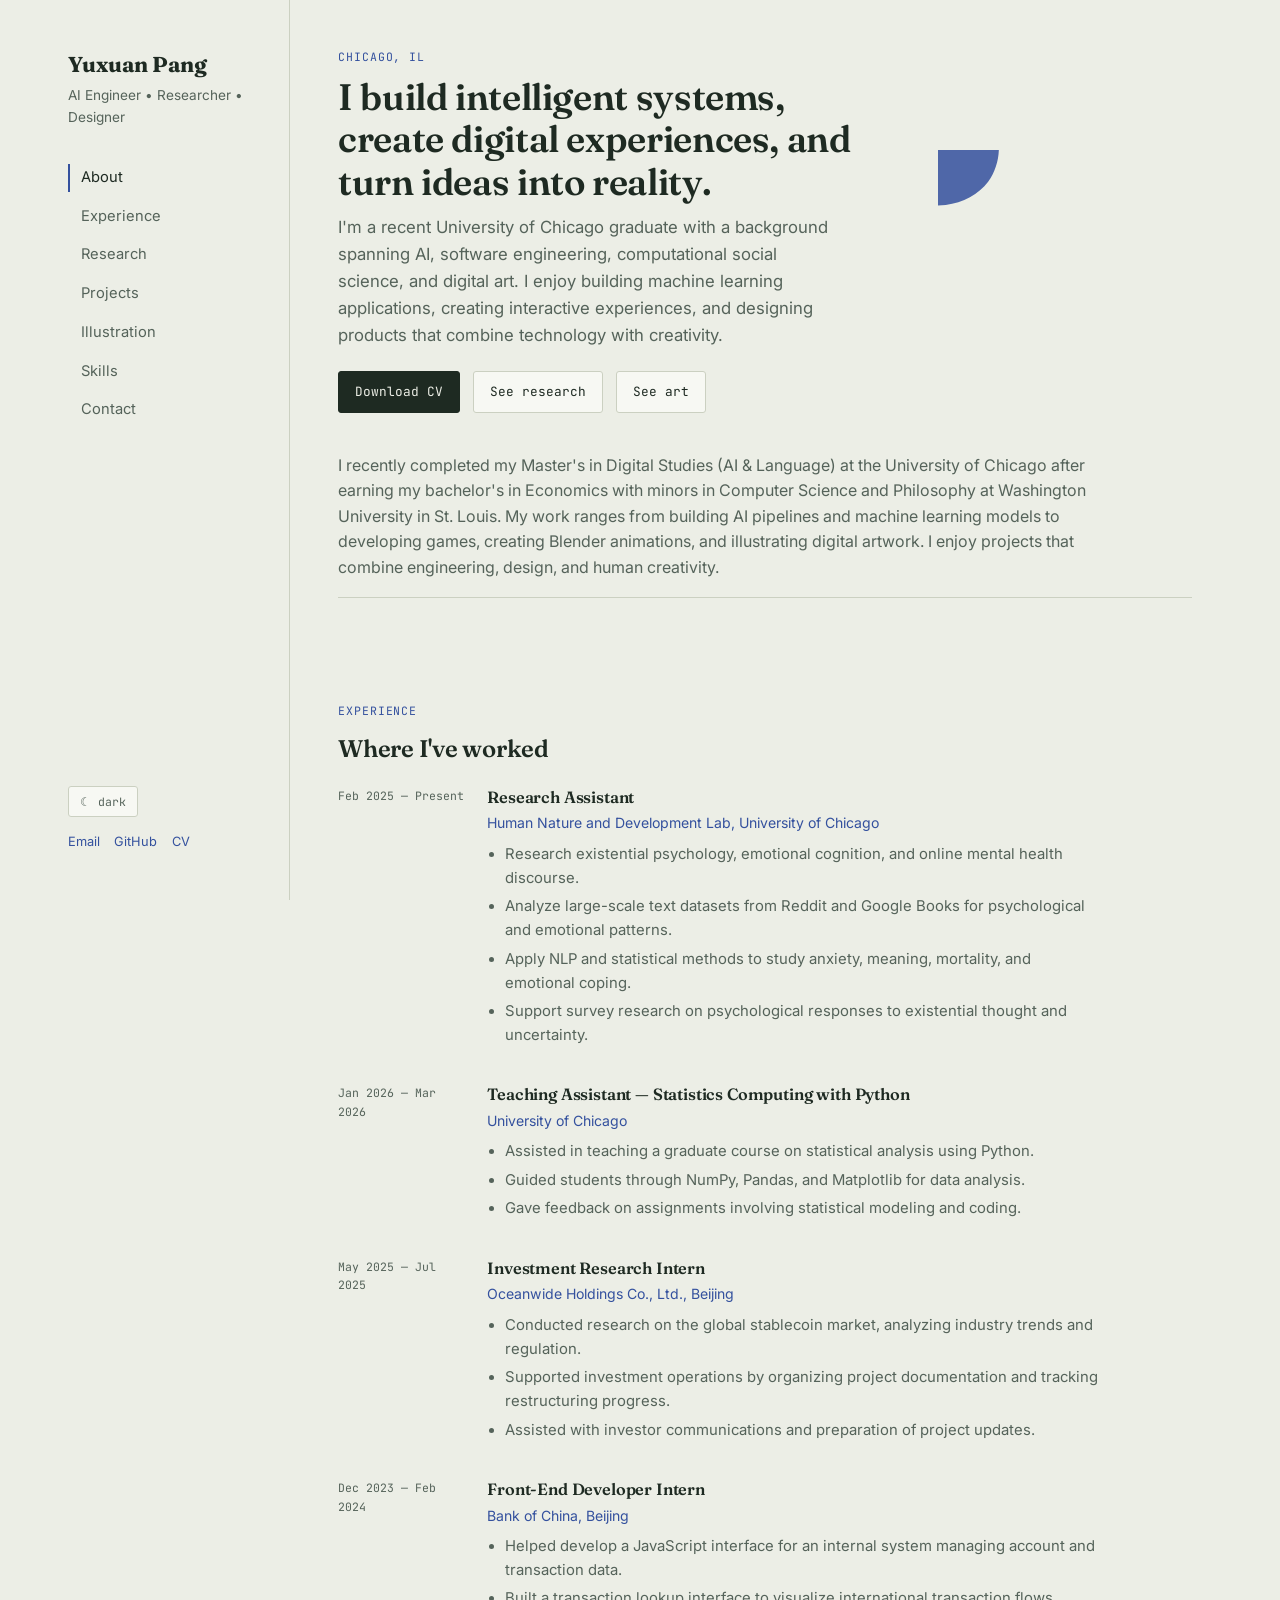
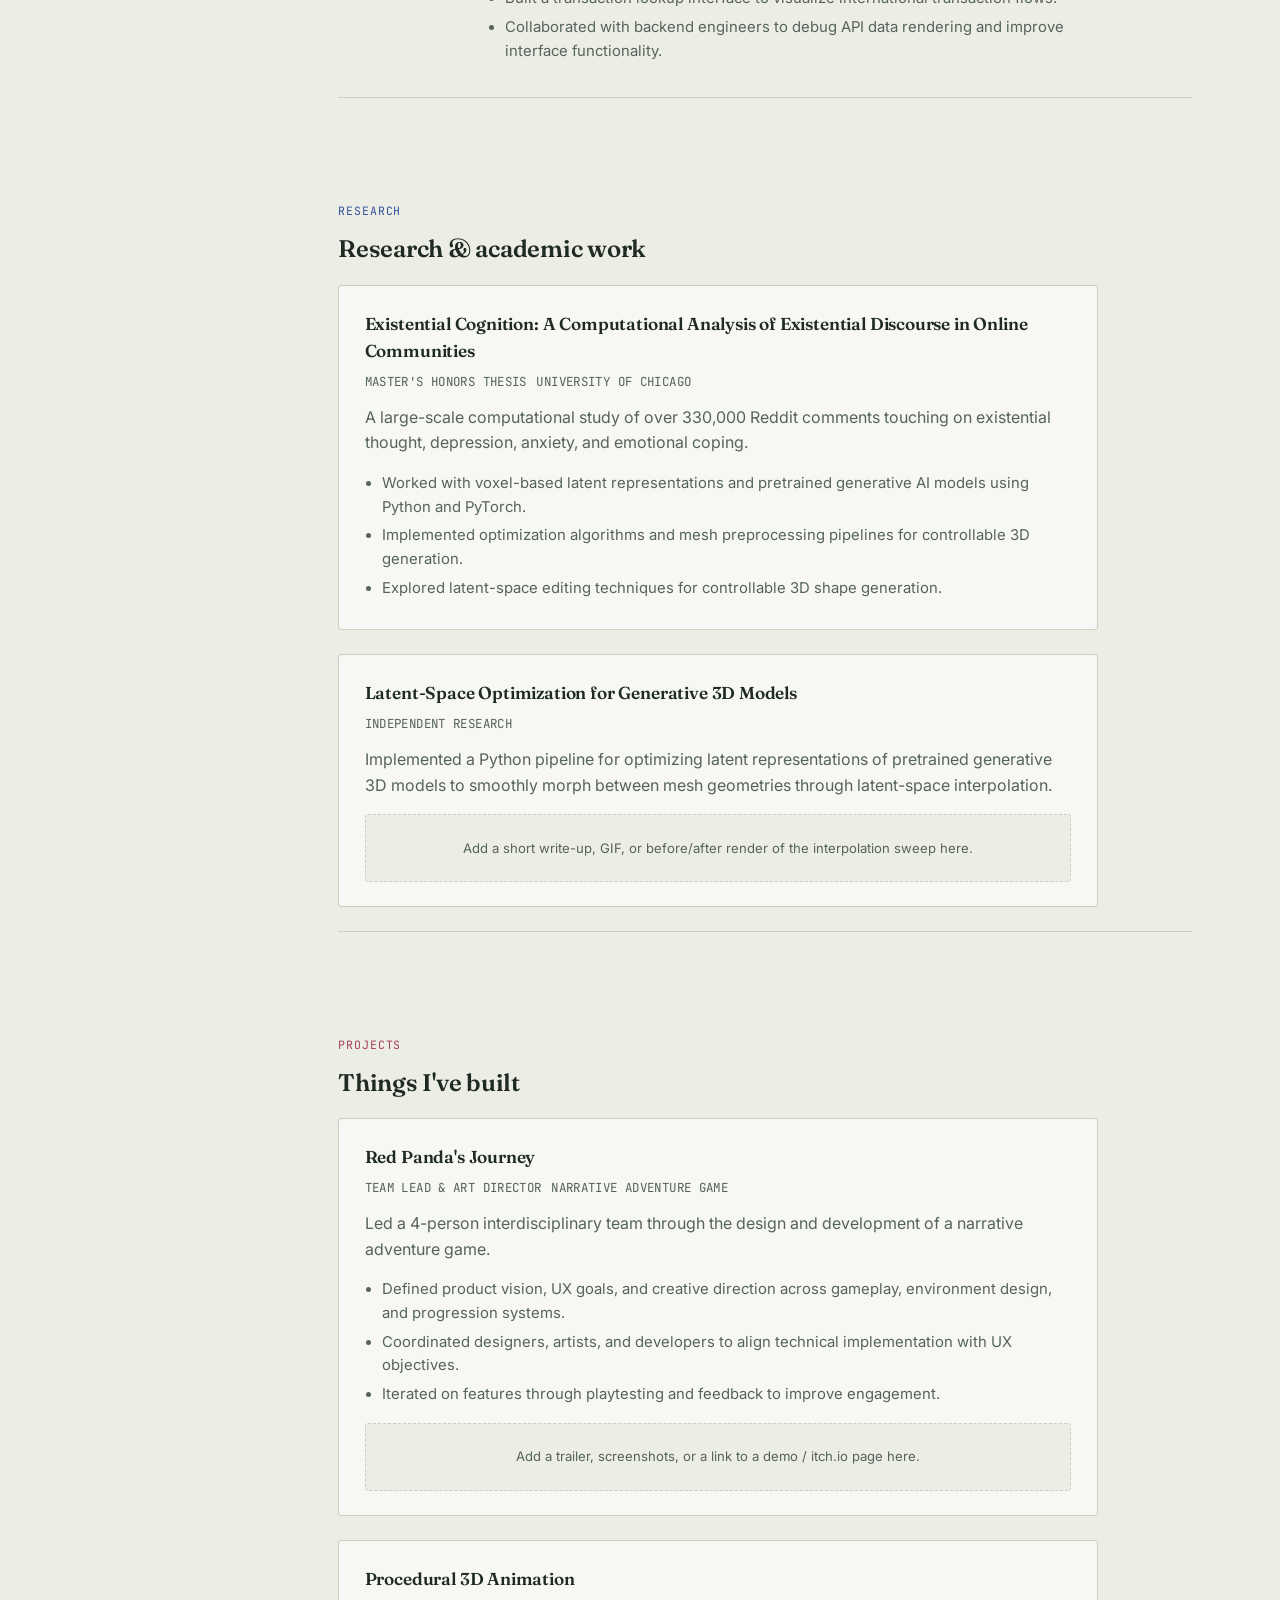
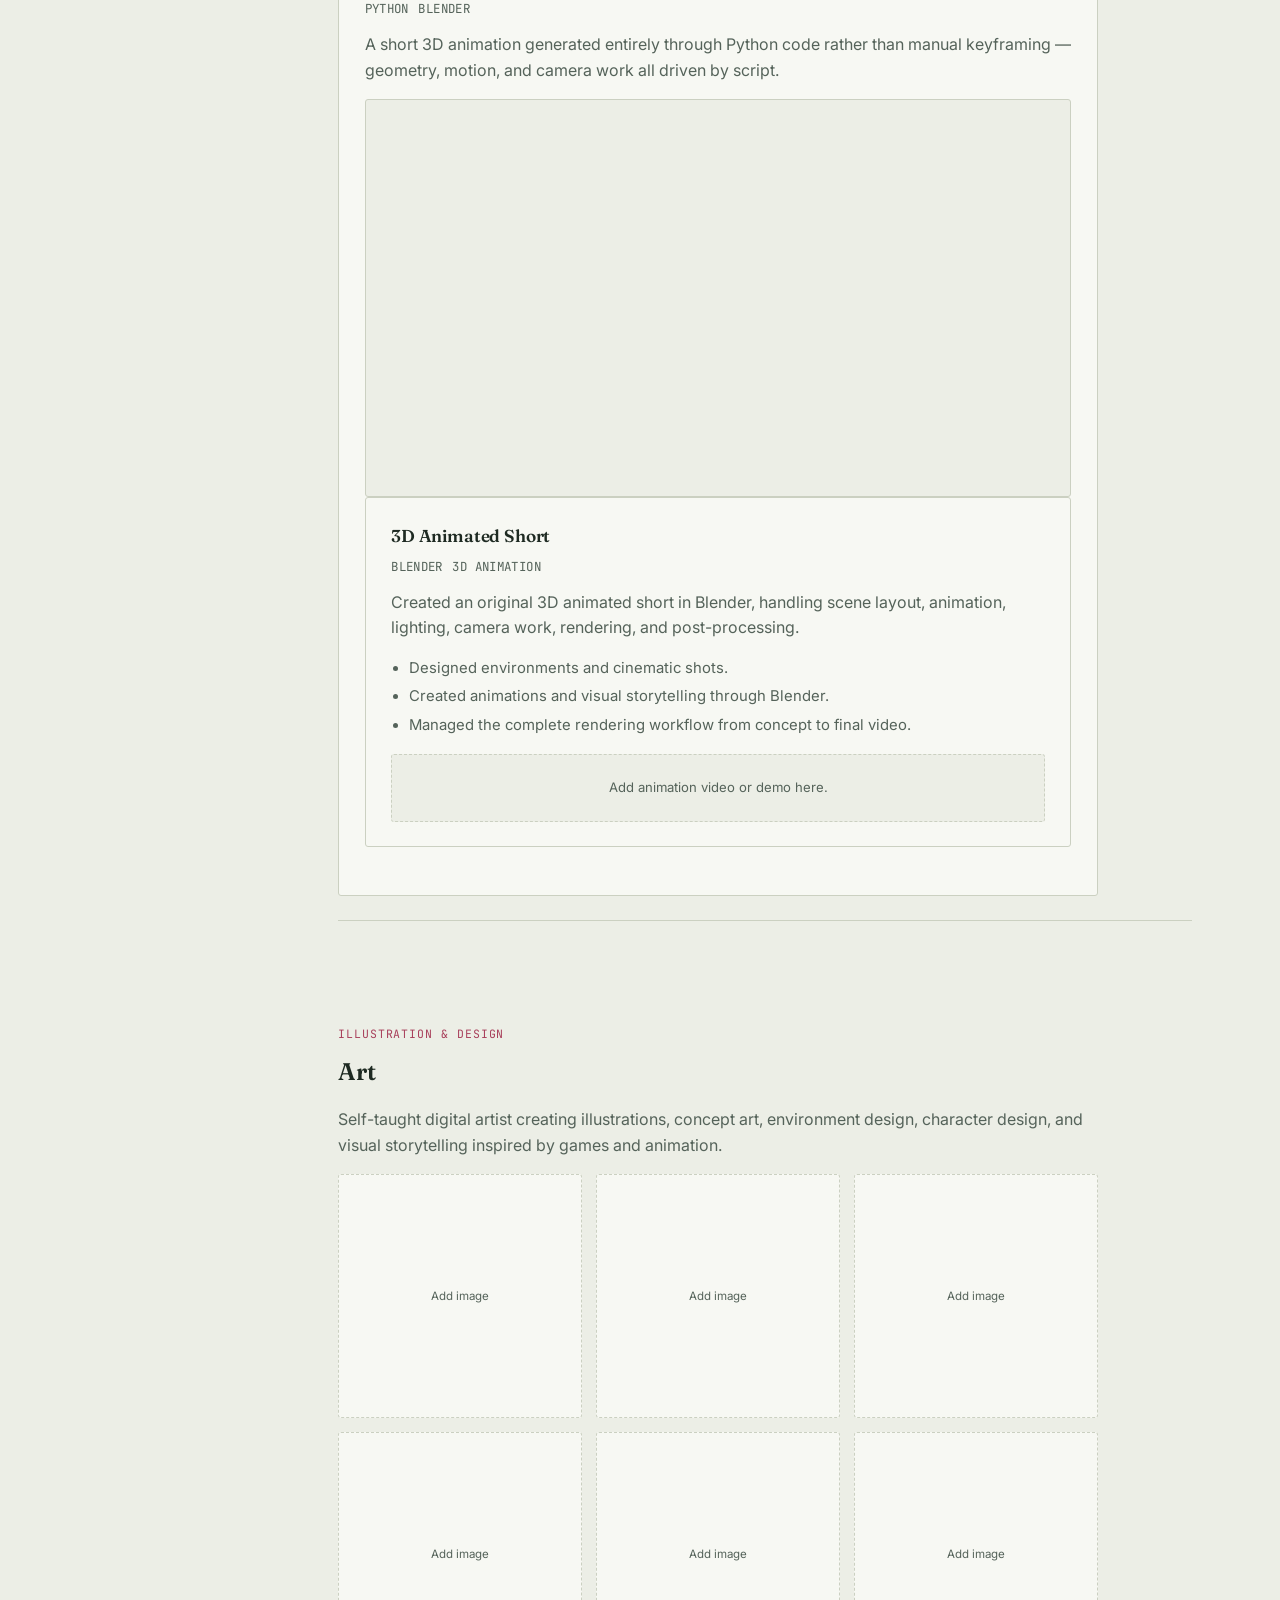
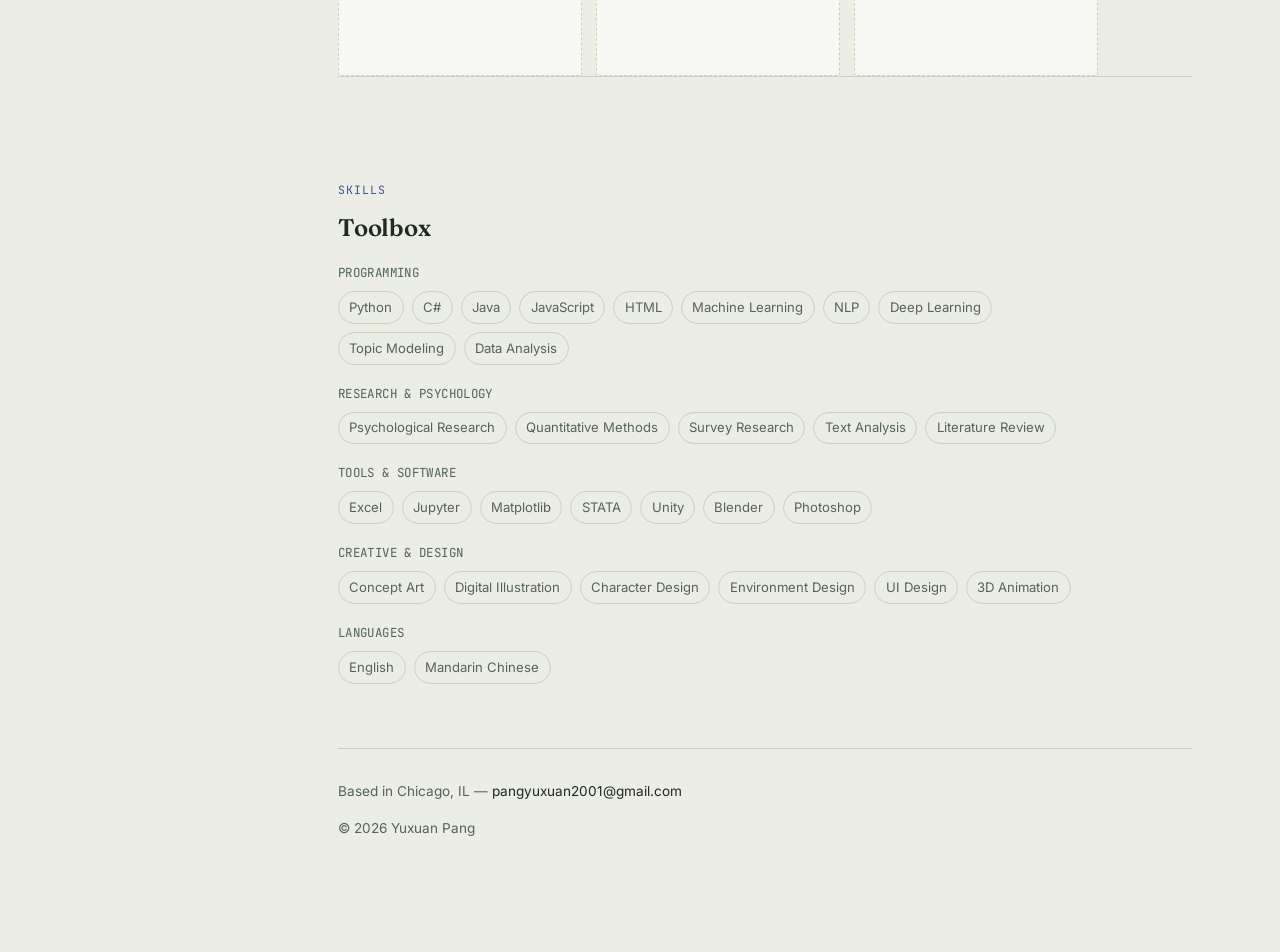
==== index.html @ 0842c8c3 "youtub" ====
<!doctype html>
<html lang="en" data-theme="light">
  <head>
    <meta charset="UTF-8" />
    <meta name="viewport" content="width=device-width, initial-scale=1.0" />
    <title>Yuxuan Pang</title>
    <meta
      name="description"
      content="Yuxuan Pang — computational social science researcher, developer, and self-taught artist."
    />
    <link rel="stylesheet" href="css/style.css" />
  </head>
  <body>
    <div class="shell">
      <aside class="sidebar">
        <div class="sidebar-top">
          <div>
            <div class="name">Yuxuan Pang</div>
            <div class="role">
              AI Engineer &bull; Researcher &bull; Designer
            </div>
          </div>
          <nav>
            <a href="#about">About</a>
            <a href="#experience">Experience</a>
            <a href="#research">Research</a>
            <a href="#projects">Projects</a>
            <a href="#illustration">Illustration</a>
            <a href="#skills">Skills</a>
            <a href="#contact">Contact</a>
          </nav>
        </div>
        <div class="sidebar-bottom">
          <button
            class="theme-toggle"
            id="theme-toggle"
            aria-label="Toggle color theme"
          >
            ☾ dark
          </button>
          <div class="socials">
            <a href="mailto:pangyuxuan2001@gmail.com">Email</a>
            <a href="#" id="github-link">GitHub</a>
            <a href="cv/Yuxuan_Pang_CV.pdf">CV</a>
          </div>
        </div>
      </aside>

      <main>
        <!-- ABOUT / HERO -->
        <section id="about">
          <div class="hero">
            <div class="hero-text">
              <span class="eyebrow">Chicago, IL</span>
              <h1>
                I build intelligent systems, create digital experiences, and
                turn ideas into reality.
              </h1>
              <p class="lede">
                I'm a recent University of Chicago graduate with a background
                spanning AI, software engineering, computational social science,
                and digital art. I enjoy building machine learning applications,
                creating interactive experiences, and designing products that
                combine technology with creativity.
              </p>
              <div class="hero-cta">
                <a class="btn primary" href="cv/Yuxuan_Pang_CV.pdf"
                  >Download CV</a
                >
                <a class="btn" href="#research">See research</a>
                <a class="btn" href="#illustration">See art</a>
              </div>
            </div>
            <div class="morph-wrap" aria-hidden="true">
              <svg viewBox="0 0 200 200">
                <path fill="var(--accent-research)" opacity="0.85">
                  <animate
                    attributeName="d"
                    dur="10s"
                    repeatCount="indefinite"
                    values="
                  M45,-58C59,-49,70,-34,74,-17C78,0,75,20,64,35C53,50,34,60,13,64C-8,68,-30,66,-46,54C-62,42,-72,20,-72,-2C-72,-24,-62,-46,-45,-58C-28,-70,-14,-72,2,-74C18,-76,31,-67,45,-58Z;
                  M52,-62C66,-51,74,-33,76,-14C78,5,74,26,62,42C50,58,30,69,8,71C-14,73,-38,66,-53,51C-68,36,-74,13,-71,-9C-68,-31,-56,-52,-38,-63C-20,-74,-4,-75,13,-74C30,-73,38,-73,52,-62Z;
                  M45,-58C59,-49,70,-34,74,-17C78,0,75,20,64,35C53,50,34,60,13,64C-8,68,-30,66,-46,54C-62,42,-72,20,-72,-2C-72,-24,-62,-46,-45,-58C-28,-70,-14,-72,2,-74C18,-76,31,-67,45,-58Z
                "
                  />
                </path>
              </svg>
            </div>
          </div>
          <p>
            I recently completed my Master's in Digital Studies (AI &amp;
            Language) at the University of Chicago after earning my bachelor's
            in Economics with minors in Computer Science and Philosophy at
            Washington University in St. Louis. My work ranges from building AI
            pipelines and machine learning models to developing games, creating
            Blender animations, and illustrating digital artwork. I enjoy
            projects that combine engineering, design, and human creativity.
          </p>
        </section>

        <hr class="divider" />

        <!-- EXPERIENCE -->
        <section id="experience">
          <span class="eyebrow">Experience</span>
          <h2>Where I've worked</h2>

          <div class="timeline-item">
            <div class="when">Feb 2025 — Present</div>
            <div>
              <h3>Research Assistant</h3>
              <span class="org"
                >Human Nature and Development Lab, University of Chicago</span
              >
              <ul>
                <li>
                  Research existential psychology, emotional cognition, and
                  online mental health discourse.
                </li>
                <li>
                  Analyze large-scale text datasets from Reddit and Google Books
                  for psychological and emotional patterns.
                </li>
                <li>
                  Apply NLP and statistical methods to study anxiety, meaning,
                  mortality, and emotional coping.
                </li>
                <li>
                  Support survey research on psychological responses to
                  existential thought and uncertainty.
                </li>
              </ul>
            </div>
          </div>

          <div class="timeline-item">
            <div class="when">Jan 2026 — Mar 2026</div>
            <div>
              <h3>Teaching Assistant — Statistics Computing with Python</h3>
              <span class="org">University of Chicago</span>
              <ul>
                <li>
                  Assisted in teaching a graduate course on statistical analysis
                  using Python.
                </li>
                <li>
                  Guided students through NumPy, Pandas, and Matplotlib for data
                  analysis.
                </li>
                <li>
                  Gave feedback on assignments involving statistical modeling
                  and coding.
                </li>
              </ul>
            </div>
          </div>

          <div class="timeline-item">
            <div class="when">May 2025 — Jul 2025</div>
            <div>
              <h3>Investment Research Intern</h3>
              <span class="org">Oceanwide Holdings Co., Ltd., Beijing</span>
              <ul>
                <li>
                  Conducted research on the global stablecoin market, analyzing
                  industry trends and regulation.
                </li>
                <li>
                  Supported investment operations by organizing project
                  documentation and tracking restructuring progress.
                </li>
                <li>
                  Assisted with investor communications and preparation of
                  project updates.
                </li>
              </ul>
            </div>
          </div>

          <div class="timeline-item">
            <div class="when">Dec 2023 — Feb 2024</div>
            <div>
              <h3>Front-End Developer Intern</h3>
              <span class="org">Bank of China, Beijing</span>
              <ul>
                <li>
                  Helped develop a JavaScript interface for an internal system
                  managing account and transaction data.
                </li>
                <li>
                  Built a transaction lookup interface to visualize
                  international transaction flows.
                </li>
                <li>
                  Collaborated with backend engineers to debug API data
                  rendering and improve interface functionality.
                </li>
              </ul>
            </div>
          </div>
        </section>

        <hr class="divider" />

        <!-- RESEARCH -->
        <section id="research">
          <span class="eyebrow">Research</span>
          <h2>Research &amp; academic work</h2>

          <div class="card">
            <h3>
              Existential Cognition: A Computational Analysis of Existential
              Discourse in Online Communities
            </h3>
            <div class="tag-row">
              <span class="mono">Master's Honors Thesis</span
              ><span class="mono">University of Chicago</span>
            </div>
            <p>
              A large-scale computational study of over 330,000 Reddit comments
              touching on existential thought, depression, anxiety, and
              emotional coping.
            </p>
            <ul>
              <li>
                Worked with voxel-based latent representations and pretrained
                generative AI models using Python and PyTorch.
              </li>
              <li>
                Implemented optimization algorithms and mesh preprocessing
                pipelines for controllable 3D generation.
              </li>
              <li>
                Explored latent-space editing techniques for controllable 3D
                shape generation.
              </li>
            </ul>
          </div>

          <div class="card">
            <h3>Latent-Space Optimization for Generative 3D Models</h3>
            <div class="tag-row">
              <span class="mono">Independent research</span>
            </div>
            <p>
              Implemented a Python pipeline for optimizing latent
              representations of pretrained generative 3D models to smoothly
              morph between mesh geometries through latent-space interpolation.
            </p>
            <div class="media-slot">
              Add a short write-up, GIF, or before/after render of the
              interpolation sweep here.
            </div>
          </div>
        </section>

        <hr class="divider" />

        <!-- PROJECTS -->
        <section id="projects">
          <span class="eyebrow">Projects</span>
          <h2>Things I've built</h2>

          <div class="card">
            <h3>Red Panda's Journey</h3>
            <div class="tag-row">
              <span class="mono">Team Lead &amp; Art Director</span
              ><span class="mono">Narrative adventure game</span>
            </div>
            <p>
              Led a 4-person interdisciplinary team through the design and
              development of a narrative adventure game.
            </p>
            <ul>
              <li>
                Defined product vision, UX goals, and creative direction across
                gameplay, environment design, and progression systems.
              </li>
              <li>
                Coordinated designers, artists, and developers to align
                technical implementation with UX objectives.
              </li>
              <li>
                Iterated on features through playtesting and feedback to improve
                engagement.
              </li>
            </ul>
            <div class="media-slot">
              Add a trailer, screenshots, or a link to a demo / itch.io page
              here.
            </div>
          </div>

          <div class="card">
            <h3>Procedural 3D Animation</h3>
            <div class="tag-row">
              <span class="mono">Python</span><span class="mono">Blender</span>
            </div>
            <p>
              A short 3D animation generated entirely through Python code rather
              than manual keyframing — geometry, motion, and camera work all
              driven by script.
            </p>
            <div class="media-slot" style="padding:0; border-style:solid; aspect-ratio:16/9; overflow:hidden;">
              <iframe width="100%" height="100%" src="https://www.youtube.com/embed/QjbVH9WRxBE"
                title="Procedural 3D Animation" frameborder="0" allowfullscreen></iframe>
              </div>

          <div class="card">
            <h3>3D Animated Short</h3>
            <div class="tag-row">
              <span class="mono">Blender</span
              ><span class="mono">3D Animation</span>
            </div>
            <p>
              Created an original 3D animated short in Blender, handling scene
              layout, animation, lighting, camera work, rendering, and
              post-processing.
            </p>
            <ul>
              <li>Designed environments and cinematic shots.</li>
              <li>
                Created animations and visual storytelling through Blender.
              </li>
              <li>
                Managed the complete rendering workflow from concept to final
                video.
              </li>
            </ul>
            <div class="media-slot">Add animation video or demo here.</div>
          </div>
        </section>

        <hr class="divider" />

        <!-- ILLUSTRATION -->
        <section id="illustration">
          <span class="eyebrow">Illustration &amp; design</span>
          <h2>Art</h2>
          <p>
            Self-taught digital artist creating illustrations, concept art,
            environment design, character design, and visual storytelling
            inspired by games and animation.
          </p>
          <div class="gallery">
            <div class="gallery-tile">Add image</div>
            <div class="gallery-tile">Add image</div>
            <div class="gallery-tile">Add image</div>
            <div class="gallery-tile">Add image</div>
            <div class="gallery-tile">Add image</div>
            <div class="gallery-tile">Add image</div>
          </div>
        </section>

        <hr class="divider" />

        <!-- SKILLS -->
        <section id="skills">
          <span class="eyebrow">Skills</span>
          <h2>Toolbox</h2>

          <div class="skill-group">
            <span class="mono">Programming</span>
            <div class="tag-list">
              <span>Python</span><span>C#</span><span>Java</span
              ><span>JavaScript</span><span>HTML</span>
              <span>Machine Learning</span><span>NLP</span
              ><span>Deep Learning</span><span>Topic Modeling</span>
              <span>Data Analysis</span>
            </div>
          </div>

          <div class="skill-group">
            <span class="mono">Research &amp; psychology</span>
            <div class="tag-list">
              <span>Psychological Research</span
              ><span>Quantitative Methods</span><span>Survey Research</span>
              <span>Text Analysis</span><span>Literature Review</span>
            </div>
          </div>

          <div class="skill-group">
            <span class="mono">Tools &amp; software</span>
            <div class="tag-list">
              <span>Excel</span><span>Jupyter</span><span>Matplotlib</span
              ><span>STATA</span><span>Unity</span> <span>Blender</span
              ><span>Photoshop</span>
            </div>
          </div>

          <div class="skill-group">
            <span class="mono">Creative &amp; design</span>
            <div class="tag-list">
              <span>Concept Art</span><span>Digital Illustration</span
              ><span>Character Design</span><span>Environment Design</span
              ><span>UI Design</span><span>3D Animation</span>
            </div>
          </div>

          <div class="skill-group">
            <span class="mono">Languages</span>
            <div class="tag-list">
              <span>English</span><span>Mandarin Chinese</span>
            </div>
          </div>
        </section>

        <footer class="contact" id="contact">
          <p>
            Based in Chicago, IL —
            <a href="mailto:pangyuxuan2001@gmail.com"
              >pangyuxuan2001@gmail.com</a
            >
          </p>
          <p>&copy; <span id="year"></span> Yuxuan Pang</p>
        </footer>
      </main>
    </div>

    <script src="js/main.js"></script>
  </body>
</html>
---- css/style.css ----
/* =========================================================
   Yuxuan Pang — personal site
   Design: stone/paper palette, indigo (research) + raspberry
   (creative) dual accent, Fraunces display / Inter body / 
   JetBrains Mono utility.
   ========================================================= */

@import url('https://fonts.googleapis.com/css2?family=Fraunces:opsz,wght@9..144,400;9..144,500;9..144,600;9..144,700&family=Inter:wght@400;500;600&family=JetBrains+Mono:wght@400;500&display=swap');

:root {
  --bg: #ECEEE6;
  --paper: #F7F8F3;
  --line: #CBD0C1;
  --ink: #1E2A22;
  --ink-soft: #55635a;
  --accent-research: #34519E;
  --accent-creative: #A83F5B;
  --radius: 3px;
  --sidebar-w: 250px;
  --maxw: 760px;
}

[data-theme="dark"] {
  --bg: #14181f;
  --paper: #1a1f26;
  --line: #2c3239;
  --ink: #e9ebe3;
  --ink-soft: #a3ab9f;
  --accent-research: #7C97DE;
  --accent-creative: #E68CA3;
}

* { box-sizing: border-box; }

html { scroll-behavior: smooth; }

body {
  margin: 0;
  background: var(--bg);
  color: var(--ink);
  font-family: 'Inter', -apple-system, BlinkMacSystemFont, sans-serif;
  font-size: 16px;
  line-height: 1.6;
  -webkit-font-smoothing: antialiased;
}

h1, h2, h3 {
  font-family: 'Fraunces', Georgia, serif;
  font-weight: 600;
  letter-spacing: -0.01em;
  color: var(--ink);
  margin: 0 0 0.4em;
}

a { color: var(--accent-research); text-decoration: none; }
a:hover { text-decoration: underline; }
a:focus-visible, button:focus-visible { outline: 2px solid var(--accent-research); outline-offset: 2px; }

.mono {
  font-family: 'JetBrains Mono', monospace;
  font-size: 0.78rem;
  letter-spacing: 0.03em;
  text-transform: uppercase;
  color: var(--ink-soft);
}

/* ---------- layout shell ---------- */
.shell {
  display: flex;
  min-height: 100vh;
  max-width: 1200px;
  margin: 0 auto;
}

.sidebar {
  width: var(--sidebar-w);
  flex-shrink: 0;
  padding: 3rem 1.75rem;
  position: sticky;
  top: 0;
  height: 100vh;
  display: flex;
  flex-direction: column;
  justify-content: space-between;
  border-right: 1px solid var(--line);
}

.sidebar-top .name {
  font-family: 'Fraunces', serif;
  font-size: 1.35rem;
  font-weight: 700;
  margin-bottom: 0.15rem;
}

.sidebar-top .role {
  font-size: 0.85rem;
  color: var(--ink-soft);
  margin-bottom: 2.2rem;
}

.sidebar nav {
  display: flex;
  flex-direction: column;
  gap: 0.65rem;
}

.sidebar nav a {
  color: var(--ink-soft);
  font-size: 0.92rem;
  padding: 0.15rem 0;
  border-left: 2px solid transparent;
  padding-left: 0.7rem;
  transition: color .15s, border-color .15s;
}

.sidebar nav a:hover,
.sidebar nav a.active {
  color: var(--ink);
  border-left-color: var(--accent-research);
  text-decoration: none;
}

.sidebar-bottom {
  display: flex;
  flex-direction: column;
  gap: 0.9rem;
}

.theme-toggle {
  background: var(--paper);
  border: 1px solid var(--line);
  color: var(--ink-soft);
  font-family: 'JetBrains Mono', monospace;
  font-size: 0.72rem;
  padding: 0.45rem 0.7rem;
  border-radius: var(--radius);
  cursor: pointer;
  width: fit-content;
}
.theme-toggle:hover { color: var(--ink); border-color: var(--ink-soft); }

.socials { display: flex; gap: 0.9rem; font-size: 0.8rem; }

/* ---------- main content ---------- */
main {
  flex: 1;
  min-width: 0;
  padding: 3rem 3rem 6rem;
}

section {
  max-width: var(--maxw);
  padding-top: 3.5rem;
  scroll-margin-top: 2rem;
}
section:first-of-type { padding-top: 0; }

.eyebrow {
  font-family: 'JetBrains Mono', monospace;
  font-size: 0.72rem;
  letter-spacing: 0.08em;
  text-transform: uppercase;
  color: var(--accent-research);
  margin-bottom: 0.6rem;
  display: block;
}
section#illustration .eyebrow,
section#projects .eyebrow { color: var(--accent-creative); }

h2 { font-size: 1.5rem; margin-bottom: 1rem; }

p { color: var(--ink-soft); margin: 0 0 1rem; }

hr.divider {
  border: none;
  border-top: 1px solid var(--line);
  margin: 0 0 3rem;
}

/* ---------- hero ---------- */
.hero {
  display: flex;
  align-items: center;
  gap: 2.5rem;
  padding-bottom: 2.5rem;
}

.hero-text h1 {
  font-size: 2.3rem;
  line-height: 1.15;
  margin-bottom: 0.7rem;
}

.hero-text .lede { font-size: 1.05rem; max-width: 46ch; }

.hero-cta {
  display: flex;
  gap: 0.8rem;
  margin-top: 1.4rem;
  flex-wrap: wrap;
}

.btn {
  font-family: 'JetBrains Mono', monospace;
  font-size: 0.8rem;
  padding: 0.6rem 1rem;
  border-radius: var(--radius);
  border: 1px solid var(--line);
  color: var(--ink);
  background: var(--paper);
  transition: border-color .15s, transform .15s;
}
.btn:hover { border-color: var(--accent-research); text-decoration: none; transform: translateY(-1px); }
.btn.primary { background: var(--ink); color: var(--bg); border-color: var(--ink); }
.btn.primary:hover { background: var(--accent-research); border-color: var(--accent-research); }

.morph-wrap { flex-shrink: 0; width: 160px; height: 160px; }
.morph-wrap svg { width: 100%; height: 100%; }

/* ---------- timeline (experience) ---------- */
.timeline-item {
  display: grid;
  grid-template-columns: 130px 1fr;
  gap: 1.2rem;
  margin-bottom: 1.8rem;
}
.timeline-item .when {
  font-family: 'JetBrains Mono', monospace;
  font-size: 0.72rem;
  color: var(--ink-soft);
  padding-top: 0.2rem;
}
.timeline-item h3 { font-size: 1.02rem; margin-bottom: 0.15rem; }
.timeline-item .org { font-size: 0.88rem; color: var(--accent-research); margin-bottom: 0.5rem; display: block; }
.timeline-item ul { margin: 0; padding-left: 1.1rem; color: var(--ink-soft); font-size: 0.93rem; }
.timeline-item li { margin-bottom: 0.3rem; }

@media (max-width: 640px) {
  .timeline-item { grid-template-columns: 1fr; gap: 0.2rem; }
}

/* ---------- cards (research / projects) ---------- */
.card {
  background: var(--paper);
  border: 1px solid var(--line);
  border-radius: var(--radius);
  padding: 1.5rem 1.6rem;
  margin-bottom: 1.5rem;
}
.card h3 { font-size: 1.08rem; margin-bottom: 0.2rem; }
.card .tag-row { margin-bottom: 0.7rem; }
.card .tag-row .mono { margin-right: 0.6rem; }
.card ul { margin: 0.6rem 0 0; padding-left: 1.1rem; color: var(--ink-soft); font-size: 0.93rem; }
.card li { margin-bottom: 0.3rem; }
.card .media-slot {
  margin-top: 1rem;
  border: 1px dashed var(--line);
  border-radius: var(--radius);
  padding: 1.4rem;
  text-align: center;
  color: var(--ink-soft);
  font-size: 0.82rem;
  background: var(--bg);
}

/* ---------- illustration gallery ---------- */
.gallery {
  display: grid;
  grid-template-columns: repeat(3, 1fr);
  gap: 0.9rem;
}
.gallery-tile {
  aspect-ratio: 1;
  border: 1px dashed var(--line);
  border-radius: var(--radius);
  display: flex;
  align-items: center;
  justify-content: center;
  color: var(--ink-soft);
  font-size: 0.72rem;
  text-align: center;
  padding: 0.6rem;
  background: var(--paper);
}
@media (max-width: 640px) {
  .gallery { grid-template-columns: repeat(2, 1fr); }
}

/* ---------- skills ---------- */
.skill-group { margin-bottom: 1.2rem; }
.skill-group .mono { display: block; margin-bottom: 0.5rem; }
.tag-list { display: flex; flex-wrap: wrap; gap: 0.5rem; }
.tag-list span {
  font-size: 0.82rem;
  padding: 0.3rem 0.65rem;
  border: 1px solid var(--line);
  border-radius: 20px;
  color: var(--ink-soft);
}

/* ---------- footer / contact ---------- */
footer.contact {
  border-top: 1px solid var(--line);
  margin-top: 4rem;
  padding-top: 2rem;
  font-size: 0.85rem;
  color: var(--ink-soft);
}
footer.contact a { color: var(--ink); }

/* ---------- mobile topbar ---------- */
.topbar { display: none; }

@media (max-width: 900px) {
  .shell { flex-direction: column; }
  .sidebar {
    position: static;
    height: auto;
    width: 100%;
    border-right: none;
    border-bottom: 1px solid var(--line);
    flex-direction: row;
    align-items: center;
    justify-content: space-between;
    padding: 1.2rem 1.5rem;
  }
  .sidebar-top { display: flex; align-items: center; gap: 1rem; }
  .sidebar-top .role { display: none; }
  .sidebar nav {
    flex-direction: row;
    gap: 1rem;
    overflow-x: auto;
    -webkit-overflow-scrolling: touch;
  }
  .sidebar nav a { padding-left: 0; border-left: none; border-bottom: 2px solid transparent; white-space: nowrap; }
  .sidebar nav a:hover, .sidebar nav a.active { border-left-color: transparent; border-bottom-color: var(--accent-research); }
  .sidebar-bottom { flex-direction: row; align-items: center; }
  main { padding: 2rem 1.4rem 4rem; }
  .hero { flex-direction: column-reverse; text-align: left; }
  .gallery { grid-template-columns: repeat(2, 1fr); }
}
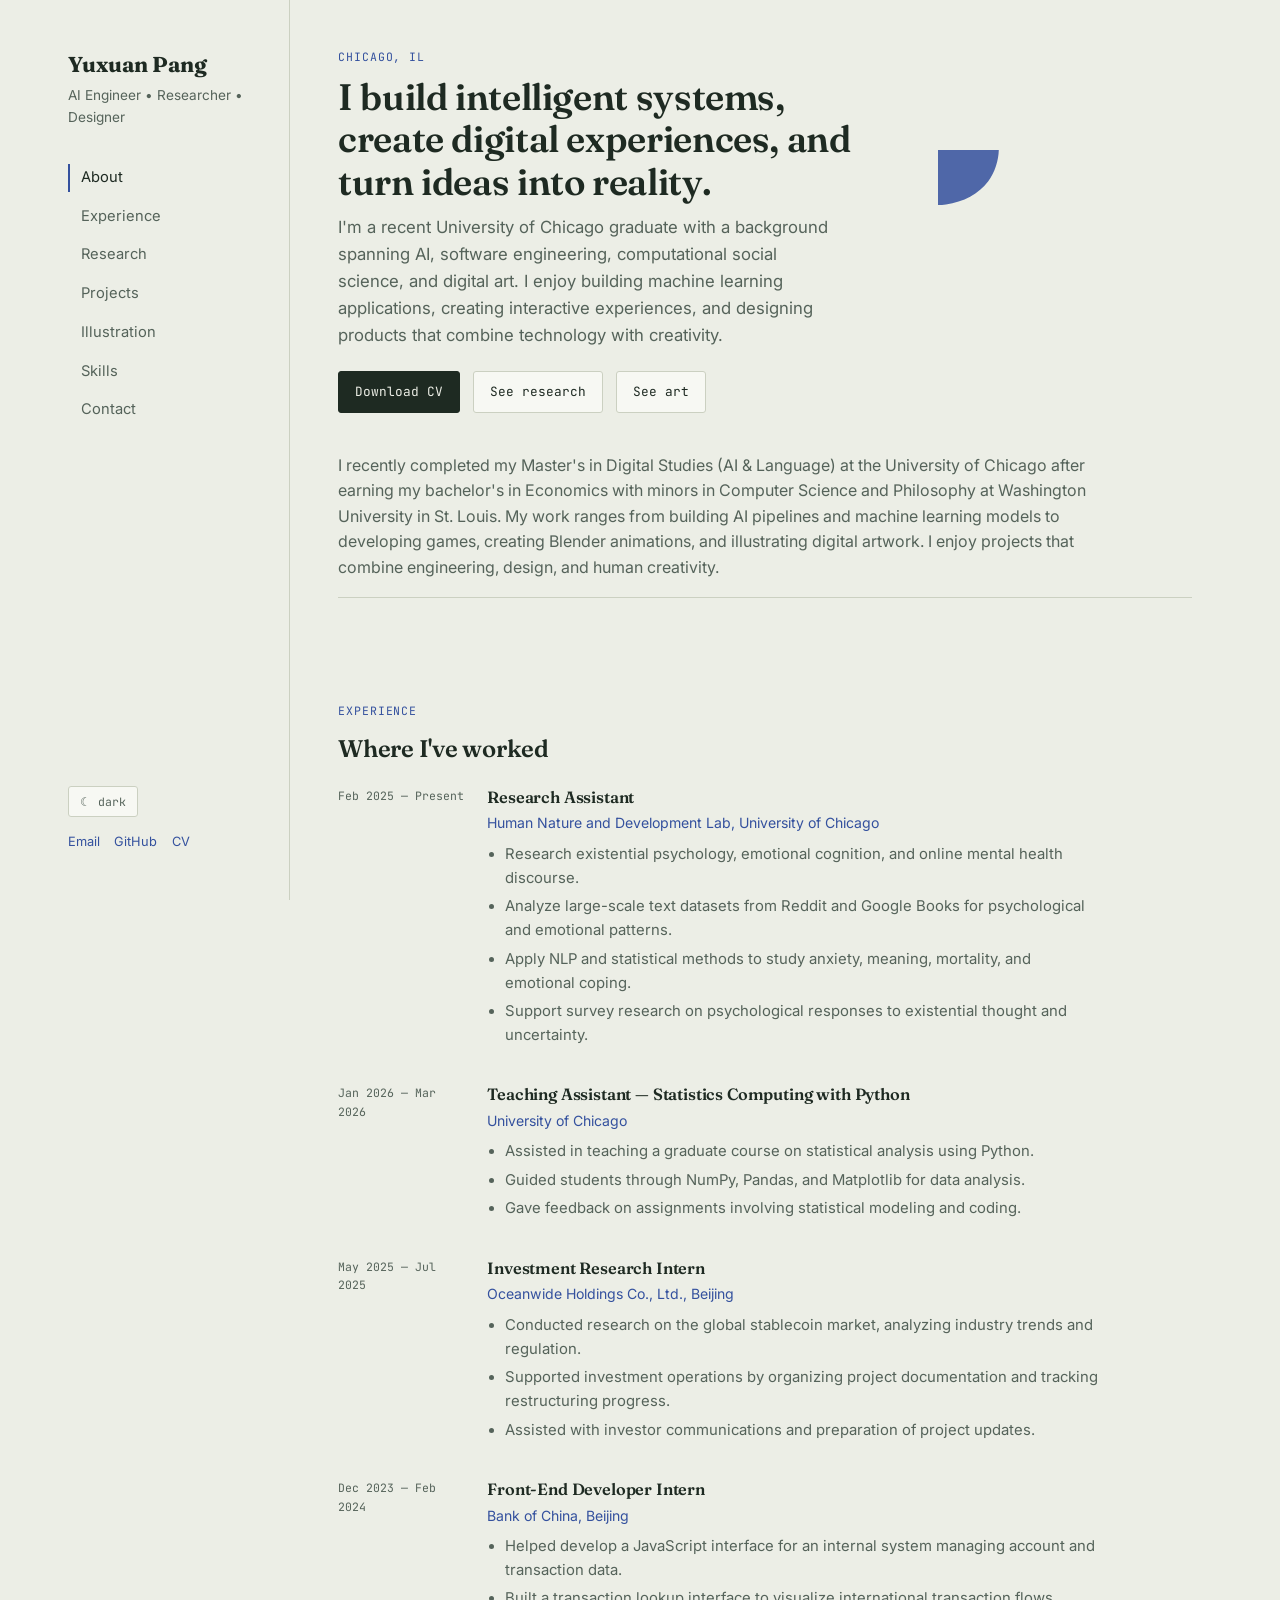
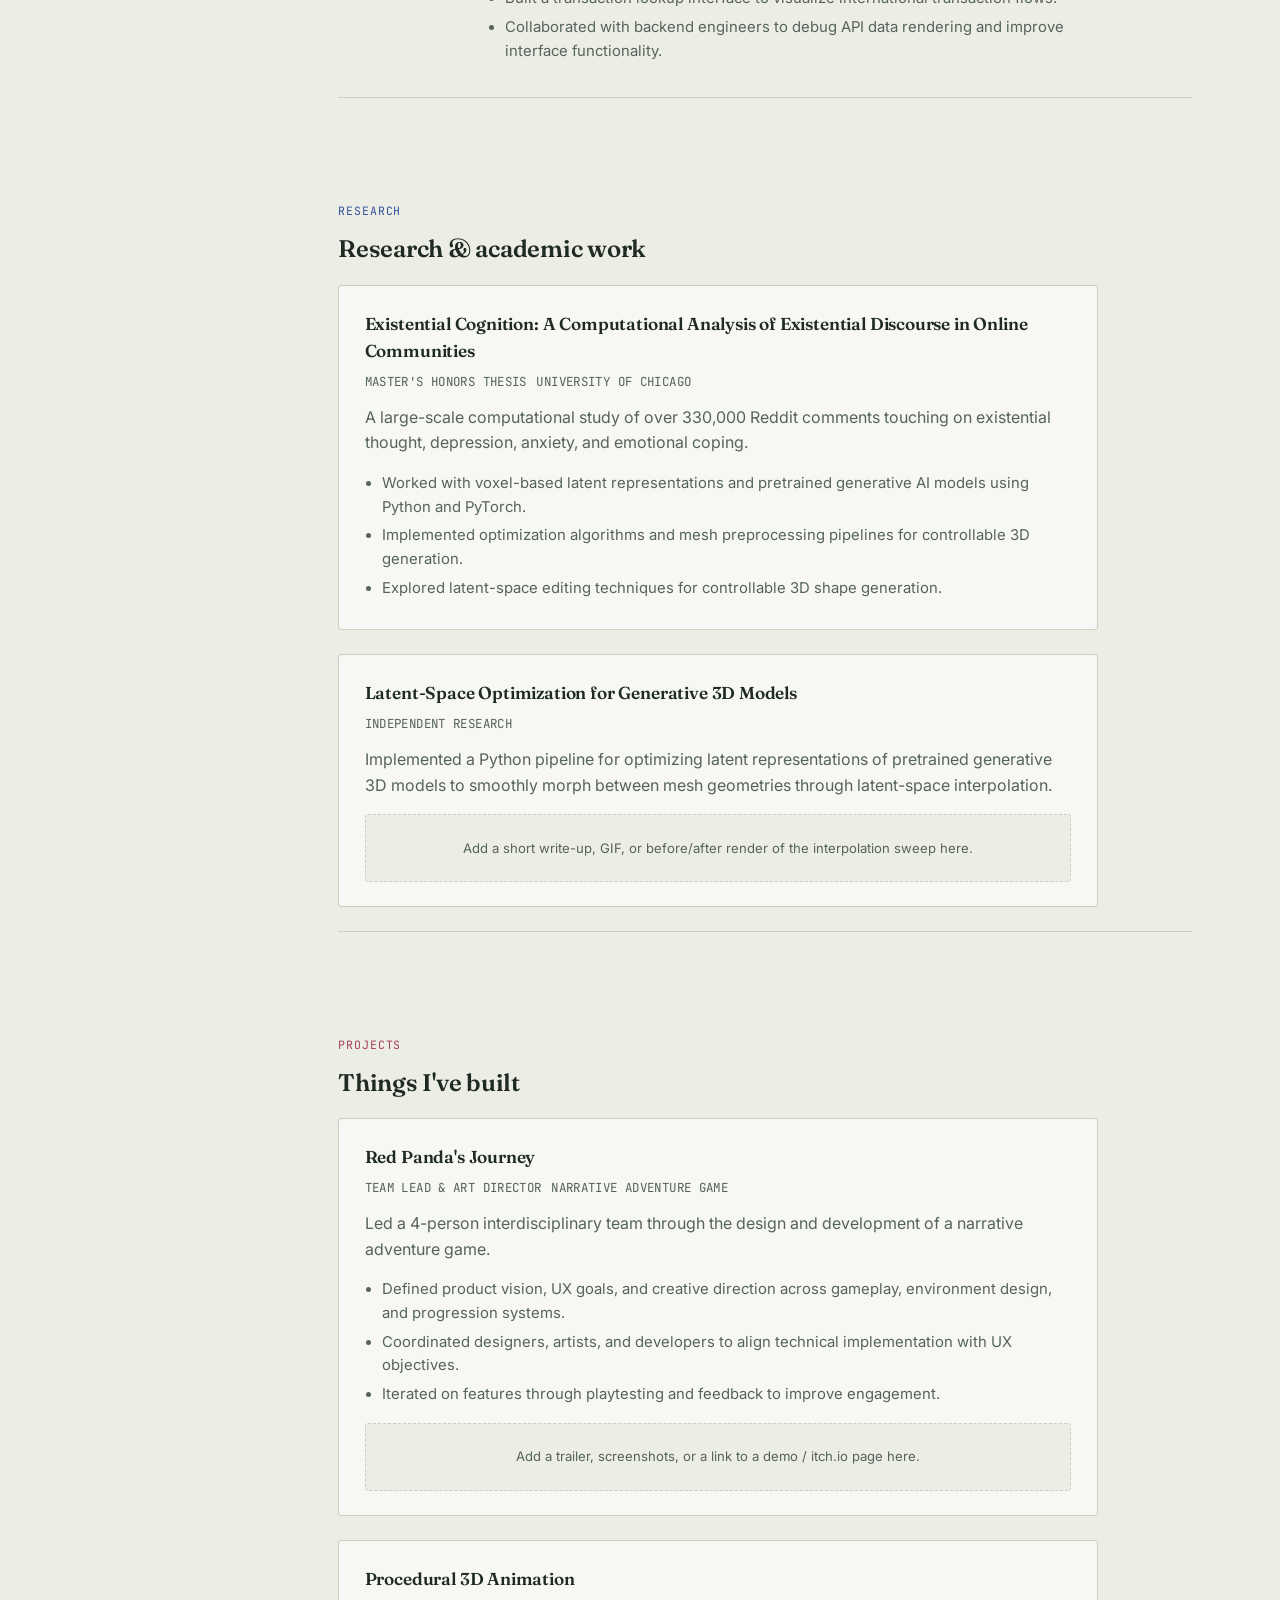
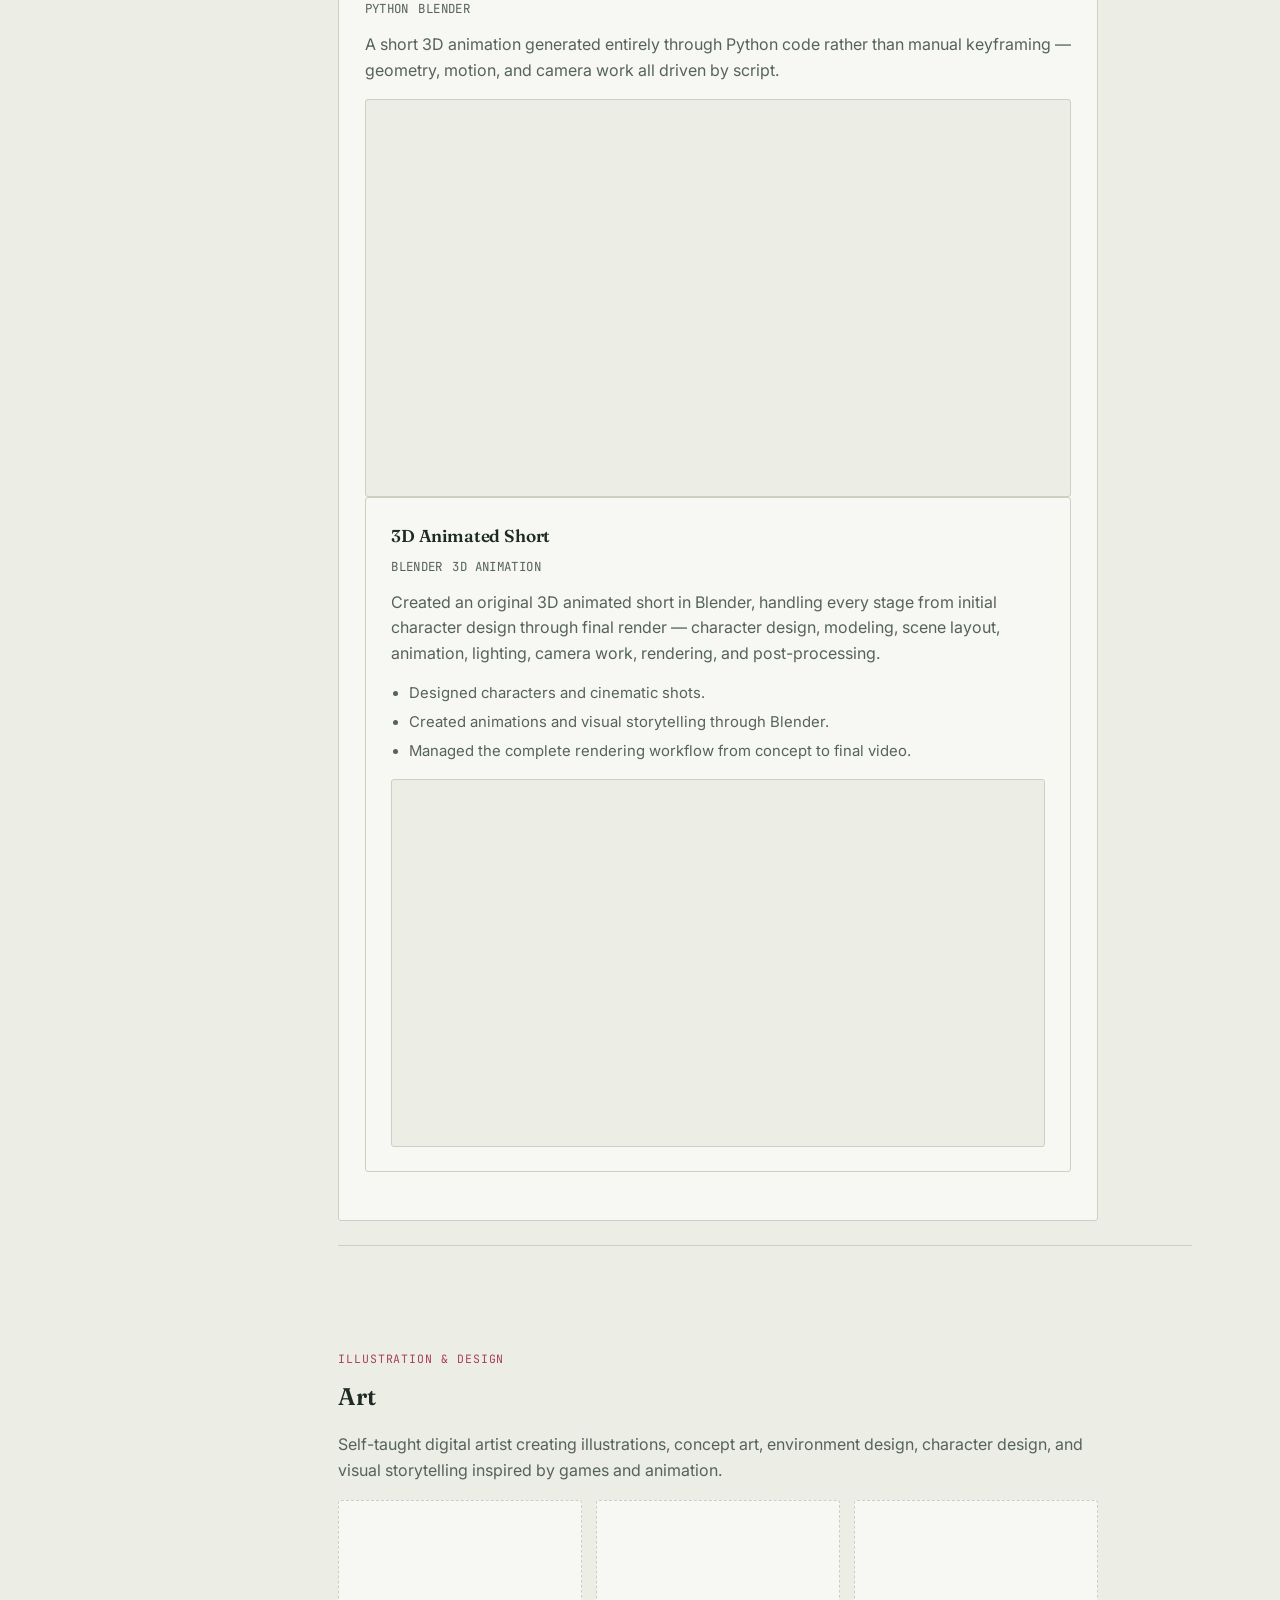
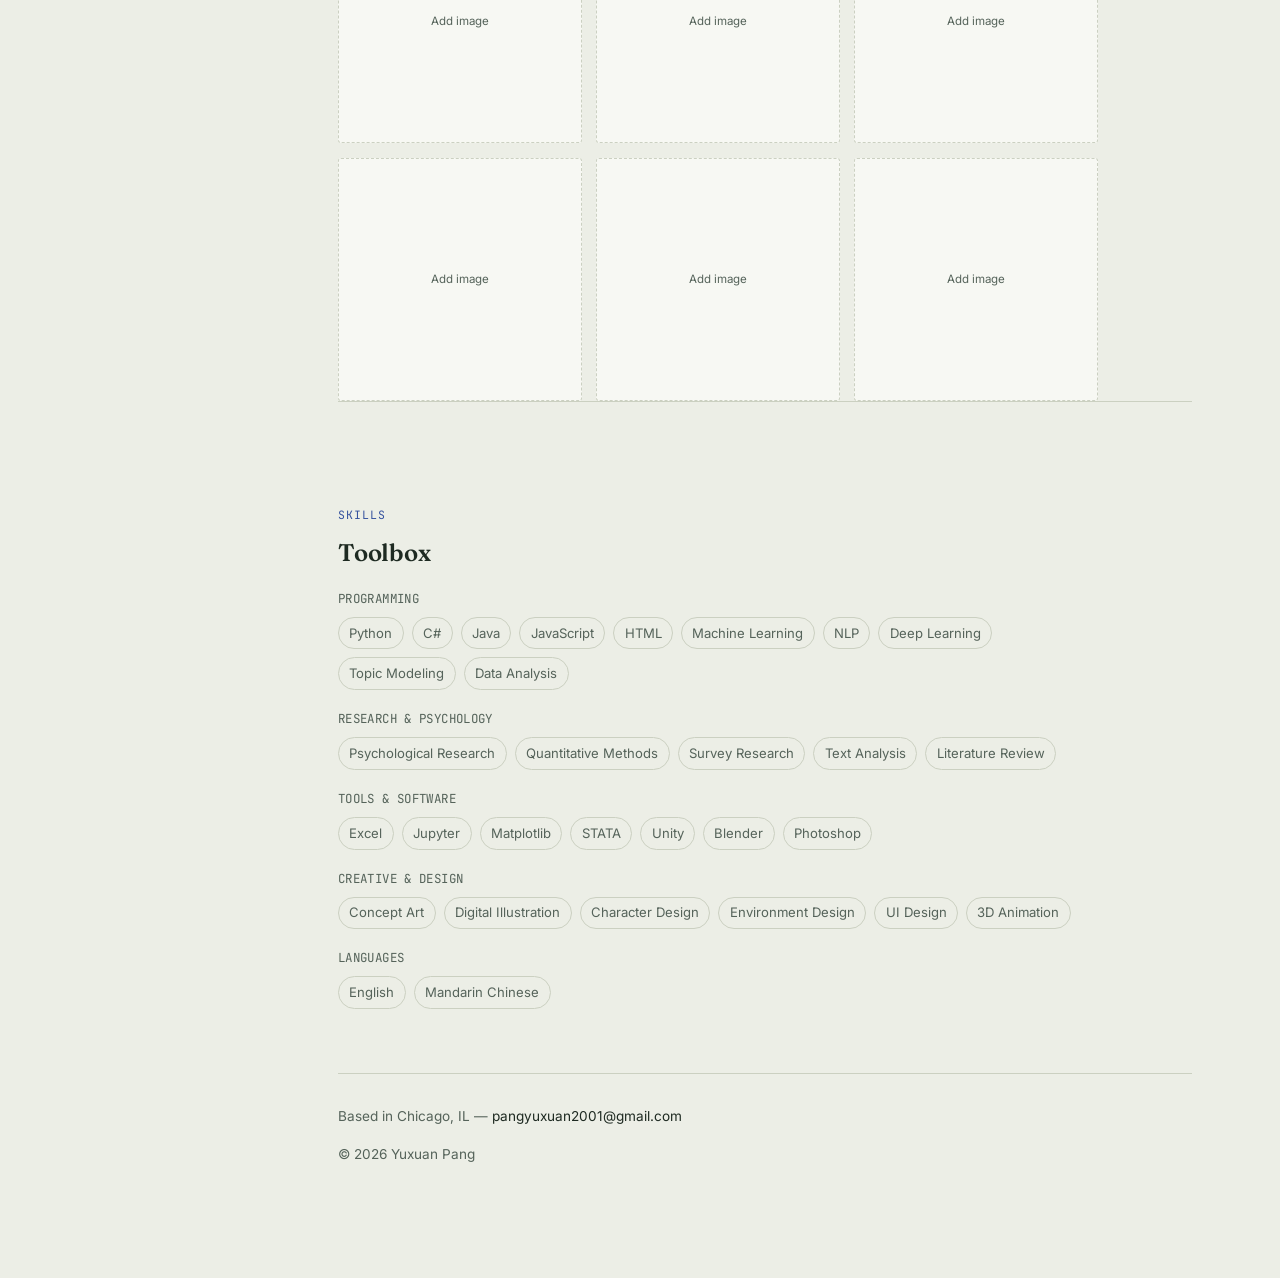
==== commit 56306126: "blender" ====
--- a/index.html
+++ b/index.html
@@ -314,12 +314,13 @@
               ><span class="mono">3D Animation</span>
             </div>
             <p>
-              Created an original 3D animated short in Blender, handling scene
-              layout, animation, lighting, camera work, rendering, and
+              Created an original 3D animated short in Blender, handling every stage
+              from initial character design through final render — character design,
+              modeling, scene layout, animation, lighting, camera work, rendering, and
               post-processing.
             </p>
             <ul>
-              <li>Designed environments and cinematic shots.</li>
+              <li>Designed characters and cinematic shots.</li>
               <li>
                 Created animations and visual storytelling through Blender.
               </li>
@@ -328,8 +329,10 @@
                 video.
               </li>
             </ul>
-            <div class="media-slot">Add animation video or demo here.</div>
-          </div>
+            <div class="media-slot" style="padding:0; border-style:solid; aspect-ratio:16/9; overflow:hidden;">
+                <iframe width="100%" height="100%" src="https://www.youtube.com/embed/gDL03Rq1xI8"
+                title="3D Animated Short" frameborder="0" allowfullscreen></iframe>
+            </div>
         </section>
 
         <hr class="divider" />
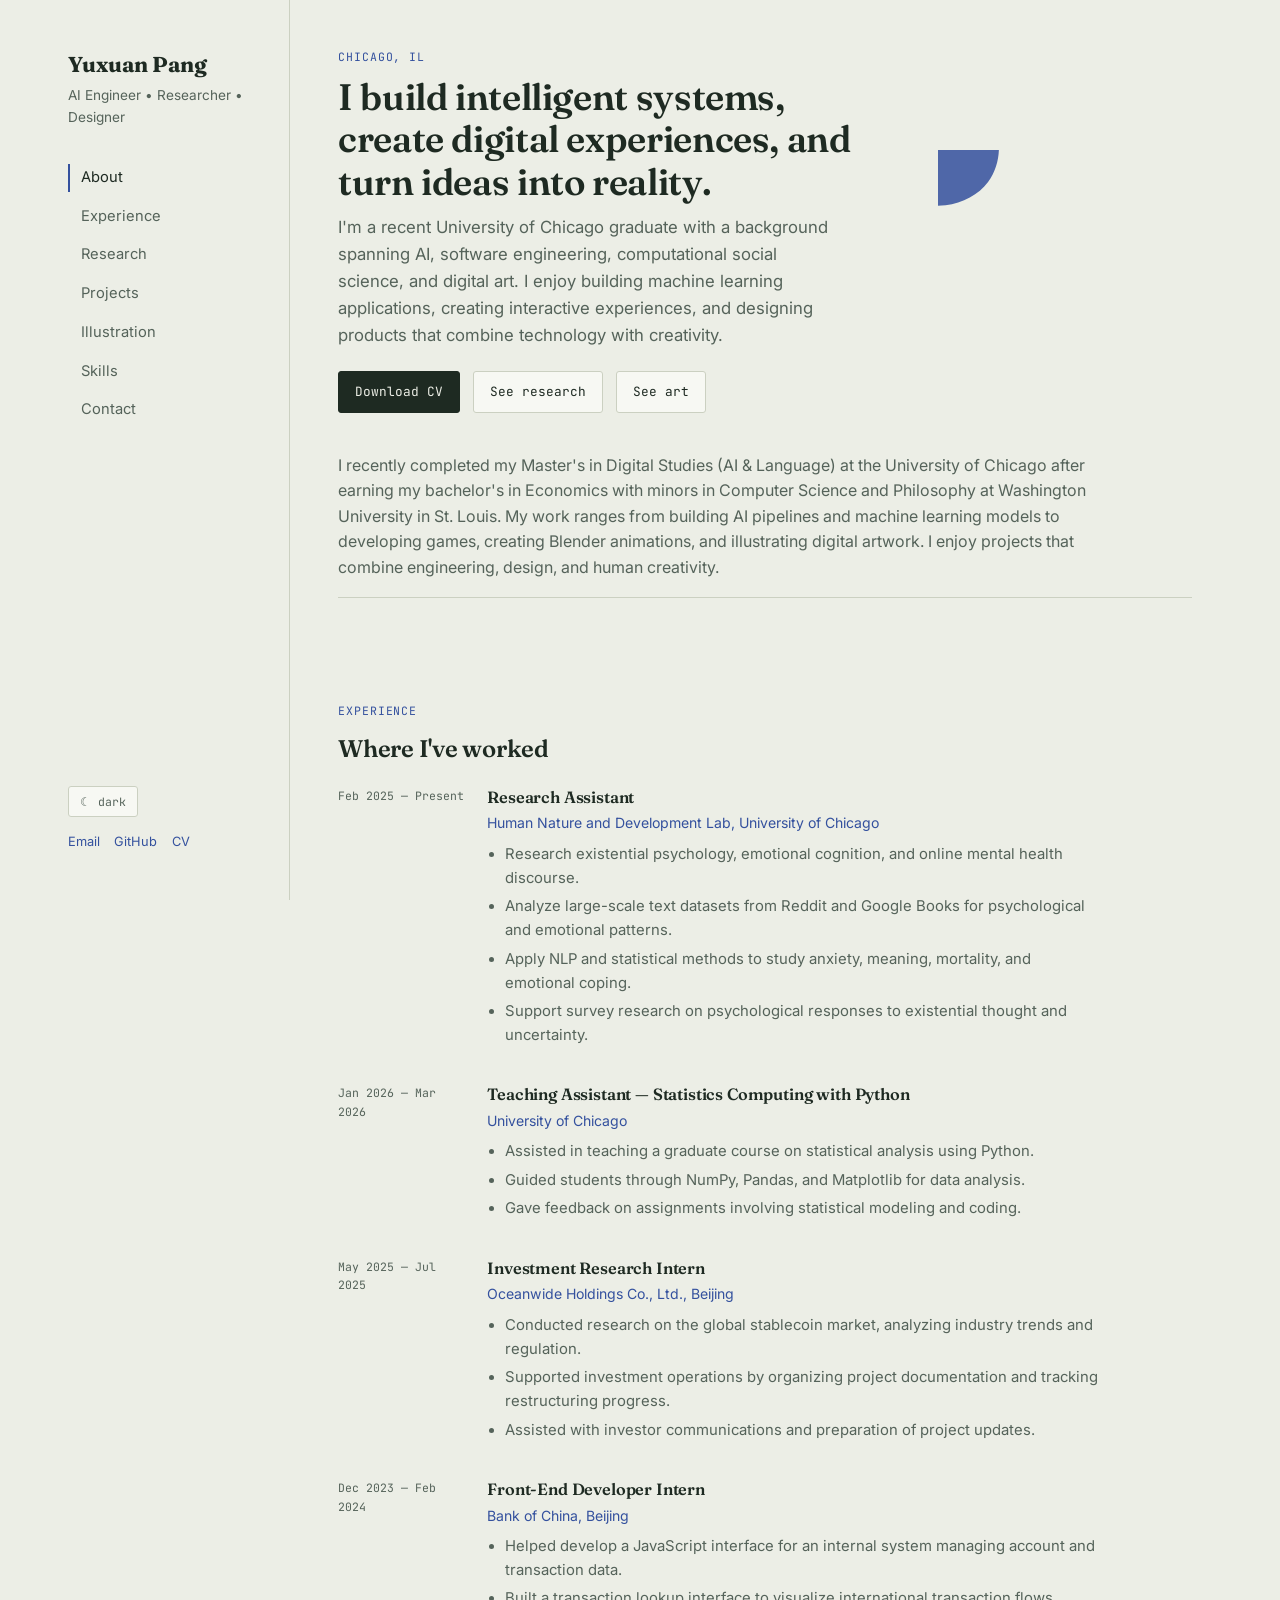
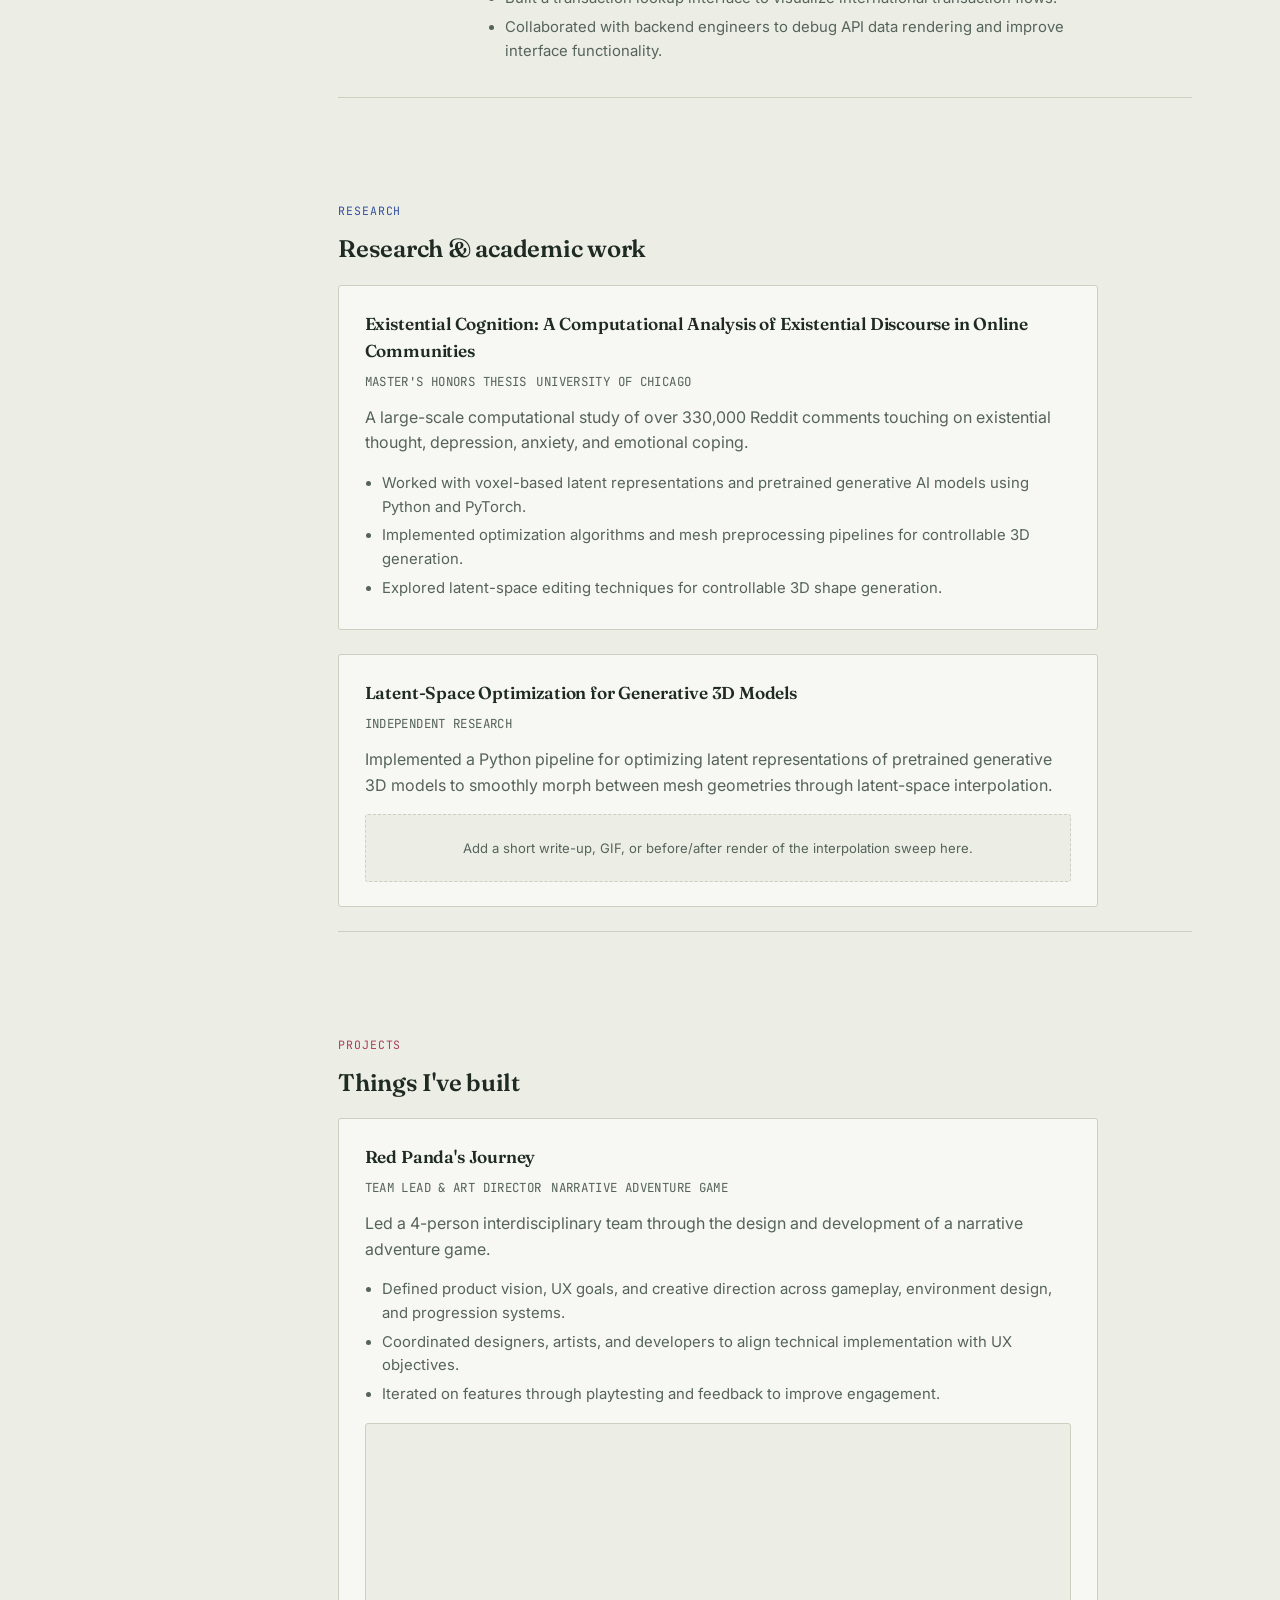
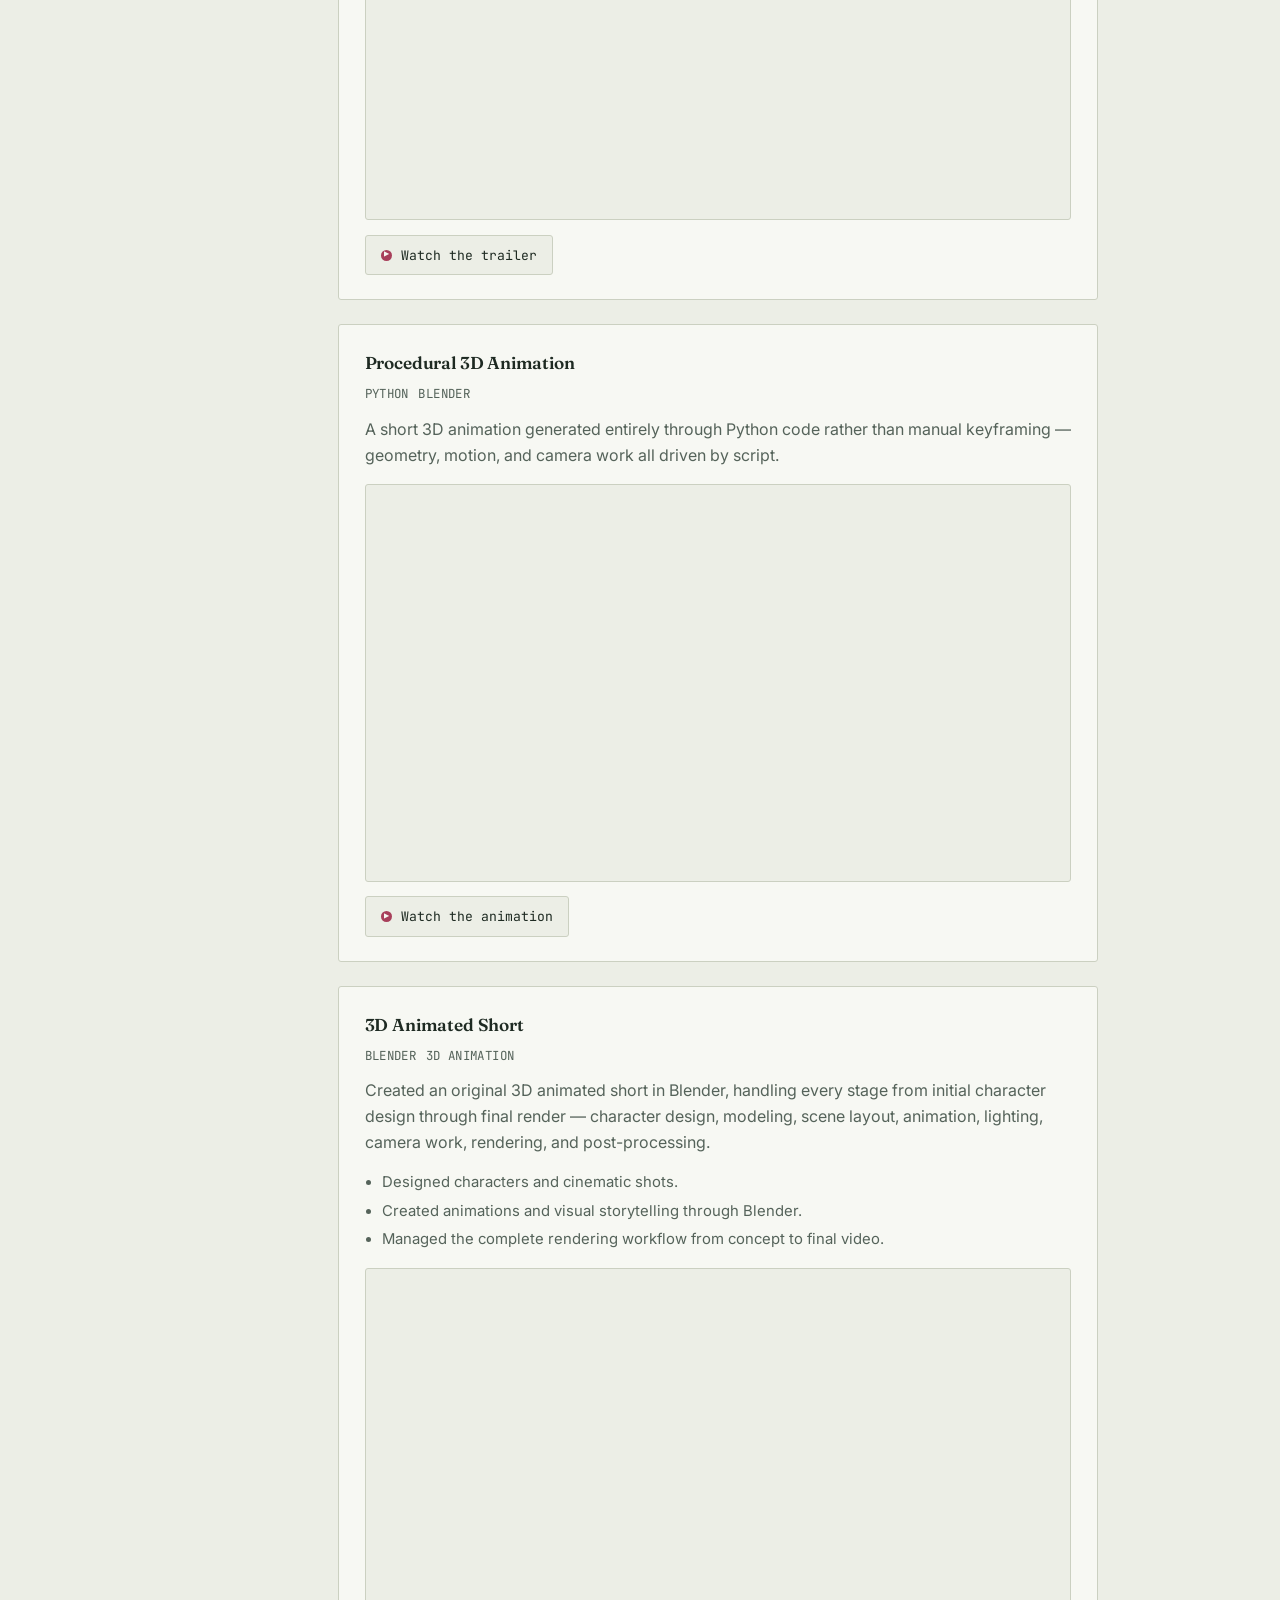
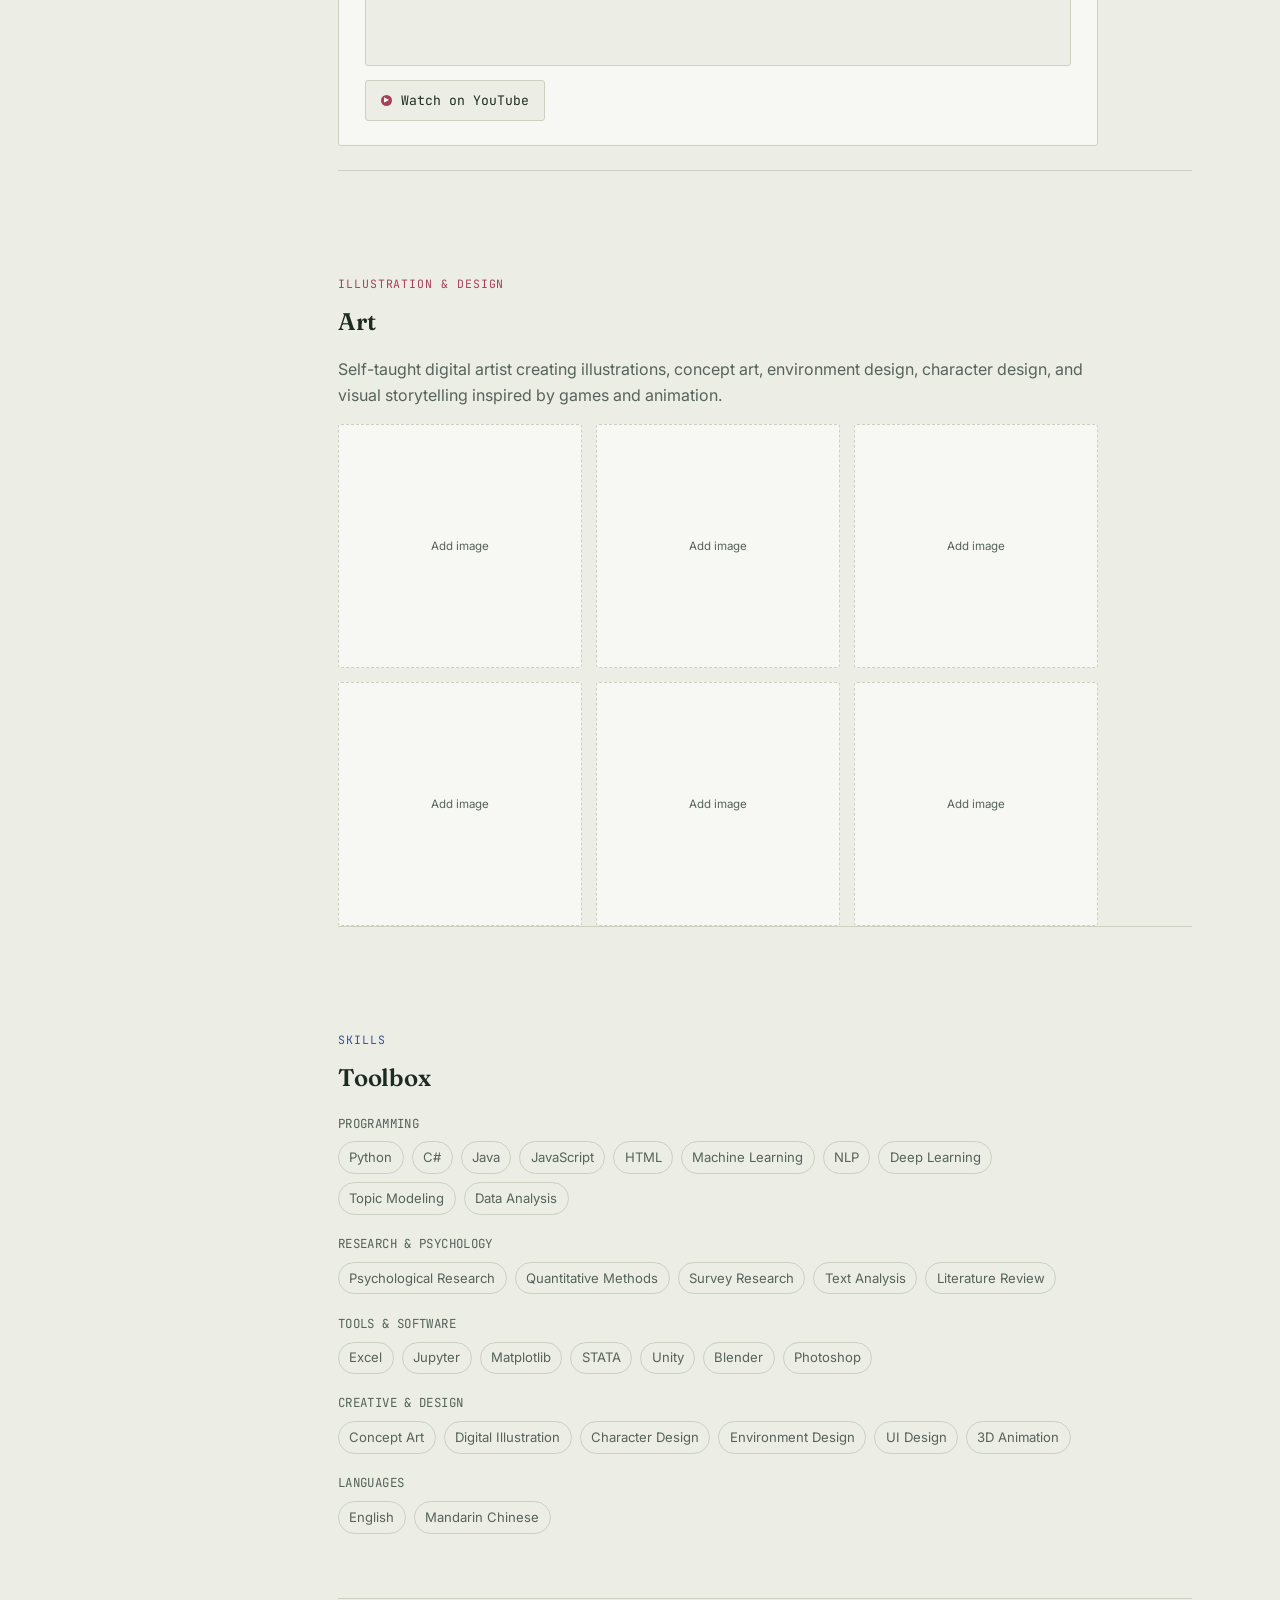
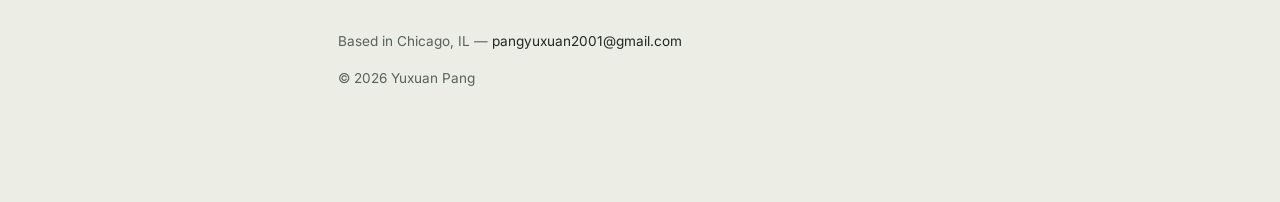
==== commit b1e70560: "change" ====
--- a/index.html
+++ b/index.html
@@ -256,7 +256,6 @@
         </section>
 
         <hr class="divider" />
-
         <!-- PROJECTS -->
         <section id="projects">
           <span class="eyebrow">Projects</span>
@@ -286,10 +285,32 @@
                 engagement.
               </li>
             </ul>
-            <div class="media-slot">
-              Add a trailer, screenshots, or a link to a demo / itch.io page
-              here.
-            </div>
+            <div
+              class="media-slot"
+              style="
+                padding: 0;
+                border-style: solid;
+                aspect-ratio: 16/9;
+                overflow: hidden;
+              "
+            >
+              <iframe
+                width="100%"
+                height="100%"
+                src="https://www.youtube.com/embed/azziTP1Il64"
+                title="Red Panda's Journey trailer"
+                frameborder="0"
+                allowfullscreen
+              ></iframe>
+            </div>
+            <a
+              class="watch-link"
+              href="https://www.youtube.com/watch?v=azziTP1Il64"
+              target="_blank"
+              rel="noopener"
+            >
+              <span class="watch-icon">▶</span> Watch the trailer
+            </a>
           </div>
 
           <div class="card">
@@ -302,10 +323,33 @@
               than manual keyframing — geometry, motion, and camera work all
               driven by script.
             </p>
-            <div class="media-slot" style="padding:0; border-style:solid; aspect-ratio:16/9; overflow:hidden;">
-              <iframe width="100%" height="100%" src="https://www.youtube.com/embed/QjbVH9WRxBE"
-                title="Procedural 3D Animation" frameborder="0" allowfullscreen></iframe>
-              </div>
+            <div
+              class="media-slot"
+              style="
+                padding: 0;
+                border-style: solid;
+                aspect-ratio: 16/9;
+                overflow: hidden;
+              "
+            >
+              <iframe
+                width="100%"
+                height="100%"
+                src="https://www.youtube.com/embed/QjbVH9WRxBE"
+                title="Procedural 3D Animation"
+                frameborder="0"
+                allowfullscreen
+              ></iframe>
+            </div>
+            <a
+              class="watch-link"
+              href="https://www.youtube.com/watch?v=QjbVH9WRxBE"
+              target="_blank"
+              rel="noopener"
+            >
+              <span class="watch-icon">▶</span> Watch the animation
+            </a>
+          </div>
 
           <div class="card">
             <h3>3D Animated Short</h3>
@@ -314,10 +358,10 @@
               ><span class="mono">3D Animation</span>
             </div>
             <p>
-              Created an original 3D animated short in Blender, handling every stage
-              from initial character design through final render — character design,
-              modeling, scene layout, animation, lighting, camera work, rendering, and
-              post-processing.
+              Created an original 3D animated short in Blender, handling every
+              stage from initial character design through final render —
+              character design, modeling, scene layout, animation, lighting,
+              camera work, rendering, and post-processing.
             </p>
             <ul>
               <li>Designed characters and cinematic shots.</li>
@@ -329,10 +373,33 @@
                 video.
               </li>
             </ul>
-            <div class="media-slot" style="padding:0; border-style:solid; aspect-ratio:16/9; overflow:hidden;">
-                <iframe width="100%" height="100%" src="https://www.youtube.com/embed/gDL03Rq1xI8"
-                title="3D Animated Short" frameborder="0" allowfullscreen></iframe>
-            </div>
+            <div
+              class="media-slot"
+              style="
+                padding: 0;
+                border-style: solid;
+                aspect-ratio: 16/9;
+                overflow: hidden;
+              "
+            >
+              <iframe
+                width="100%"
+                height="100%"
+                src="https://www.youtube.com/embed/gDL03Rq1xI8"
+                title="3D Animated Short"
+                frameborder="0"
+                allowfullscreen
+              ></iframe>
+            </div>
+            <a
+              class="watch-link"
+              href="https://www.youtube.com/watch?v=gDL03Rq1xI8"
+              target="_blank"
+              rel="noopener"
+            >
+              <span class="watch-icon">▶</span> Watch on YouTube
+            </a>
+          </div>
         </section>
 
         <hr class="divider" />
--- a/css/style.css
+++ b/css/style.css
@@ -5,16 +5,16 @@
    JetBrains Mono utility.
    ========================================================= */
 
-@import url('https://fonts.googleapis.com/css2?family=Fraunces:opsz,wght@9..144,400;9..144,500;9..144,600;9..144,700&family=Inter:wght@400;500;600&family=JetBrains+Mono:wght@400;500&display=swap');
+@import url("https://fonts.googleapis.com/css2?family=Fraunces:opsz,wght@9..144,400;9..144,500;9..144,600;9..144,700&family=Inter:wght@400;500;600&family=JetBrains+Mono:wght@400;500&display=swap");
 
 :root {
-  --bg: #ECEEE6;
-  --paper: #F7F8F3;
-  --line: #CBD0C1;
-  --ink: #1E2A22;
+  --bg: #eceee6;
+  --paper: #f7f8f3;
+  --line: #cbd0c1;
+  --ink: #1e2a22;
   --ink-soft: #55635a;
-  --accent-research: #34519E;
-  --accent-creative: #A83F5B;
+  --accent-research: #34519e;
+  --accent-creative: #a83f5b;
   --radius: 3px;
   --sidebar-w: 250px;
   --maxw: 760px;
@@ -26,38 +26,57 @@
   --line: #2c3239;
   --ink: #e9ebe3;
   --ink-soft: #a3ab9f;
-  --accent-research: #7C97DE;
-  --accent-creative: #E68CA3;
-}
-
-* { box-sizing: border-box; }
-
-html { scroll-behavior: smooth; }
+  --accent-research: #7c97de;
+  --accent-creative: #e68ca3;
+}
+
+* {
+  box-sizing: border-box;
+}
+
+html {
+  scroll-behavior: smooth;
+}
 
 body {
   margin: 0;
   background: var(--bg);
   color: var(--ink);
-  font-family: 'Inter', -apple-system, BlinkMacSystemFont, sans-serif;
+  font-family:
+    "Inter",
+    -apple-system,
+    BlinkMacSystemFont,
+    sans-serif;
   font-size: 16px;
   line-height: 1.6;
   -webkit-font-smoothing: antialiased;
 }
 
-h1, h2, h3 {
-  font-family: 'Fraunces', Georgia, serif;
+h1,
+h2,
+h3 {
+  font-family: "Fraunces", Georgia, serif;
   font-weight: 600;
   letter-spacing: -0.01em;
   color: var(--ink);
   margin: 0 0 0.4em;
 }
 
-a { color: var(--accent-research); text-decoration: none; }
-a:hover { text-decoration: underline; }
-a:focus-visible, button:focus-visible { outline: 2px solid var(--accent-research); outline-offset: 2px; }
+a {
+  color: var(--accent-research);
+  text-decoration: none;
+}
+a:hover {
+  text-decoration: underline;
+}
+a:focus-visible,
+button:focus-visible {
+  outline: 2px solid var(--accent-research);
+  outline-offset: 2px;
+}
 
 .mono {
-  font-family: 'JetBrains Mono', monospace;
+  font-family: "JetBrains Mono", monospace;
   font-size: 0.78rem;
   letter-spacing: 0.03em;
   text-transform: uppercase;
@@ -86,7 +105,7 @@
 }
 
 .sidebar-top .name {
-  font-family: 'Fraunces', serif;
+  font-family: "Fraunces", serif;
   font-size: 1.35rem;
   font-weight: 700;
   margin-bottom: 0.15rem;
@@ -110,7 +129,9 @@
   padding: 0.15rem 0;
   border-left: 2px solid transparent;
   padding-left: 0.7rem;
-  transition: color .15s, border-color .15s;
+  transition:
+    color 0.15s,
+    border-color 0.15s;
 }
 
 .sidebar nav a:hover,
@@ -130,16 +151,23 @@
   background: var(--paper);
   border: 1px solid var(--line);
   color: var(--ink-soft);
-  font-family: 'JetBrains Mono', monospace;
+  font-family: "JetBrains Mono", monospace;
   font-size: 0.72rem;
   padding: 0.45rem 0.7rem;
   border-radius: var(--radius);
   cursor: pointer;
   width: fit-content;
 }
-.theme-toggle:hover { color: var(--ink); border-color: var(--ink-soft); }
-
-.socials { display: flex; gap: 0.9rem; font-size: 0.8rem; }
+.theme-toggle:hover {
+  color: var(--ink);
+  border-color: var(--ink-soft);
+}
+
+.socials {
+  display: flex;
+  gap: 0.9rem;
+  font-size: 0.8rem;
+}
 
 /* ---------- main content ---------- */
 main {
@@ -153,10 +181,12 @@
   padding-top: 3.5rem;
   scroll-margin-top: 2rem;
 }
-section:first-of-type { padding-top: 0; }
+section:first-of-type {
+  padding-top: 0;
+}
 
 .eyebrow {
-  font-family: 'JetBrains Mono', monospace;
+  font-family: "JetBrains Mono", monospace;
   font-size: 0.72rem;
   letter-spacing: 0.08em;
   text-transform: uppercase;
@@ -165,11 +195,19 @@
   display: block;
 }
 section#illustration .eyebrow,
-section#projects .eyebrow { color: var(--accent-creative); }
-
-h2 { font-size: 1.5rem; margin-bottom: 1rem; }
-
-p { color: var(--ink-soft); margin: 0 0 1rem; }
+section#projects .eyebrow {
+  color: var(--accent-creative);
+}
+
+h2 {
+  font-size: 1.5rem;
+  margin-bottom: 1rem;
+}
+
+p {
+  color: var(--ink-soft);
+  margin: 0 0 1rem;
+}
 
 hr.divider {
   border: none;
@@ -191,7 +229,10 @@
   margin-bottom: 0.7rem;
 }
 
-.hero-text .lede { font-size: 1.05rem; max-width: 46ch; }
+.hero-text .lede {
+  font-size: 1.05rem;
+  max-width: 46ch;
+}
 
 .hero-cta {
   display: flex;
@@ -201,21 +242,41 @@
 }
 
 .btn {
-  font-family: 'JetBrains Mono', monospace;
+  font-family: "JetBrains Mono", monospace;
   font-size: 0.8rem;
   padding: 0.6rem 1rem;
   border-radius: var(--radius);
   border: 1px solid var(--line);
   color: var(--ink);
   background: var(--paper);
-  transition: border-color .15s, transform .15s;
-}
-.btn:hover { border-color: var(--accent-research); text-decoration: none; transform: translateY(-1px); }
-.btn.primary { background: var(--ink); color: var(--bg); border-color: var(--ink); }
-.btn.primary:hover { background: var(--accent-research); border-color: var(--accent-research); }
-
-.morph-wrap { flex-shrink: 0; width: 160px; height: 160px; }
-.morph-wrap svg { width: 100%; height: 100%; }
+  transition:
+    border-color 0.15s,
+    transform 0.15s;
+}
+.btn:hover {
+  border-color: var(--accent-research);
+  text-decoration: none;
+  transform: translateY(-1px);
+}
+.btn.primary {
+  background: var(--ink);
+  color: var(--bg);
+  border-color: var(--ink);
+}
+.btn.primary:hover {
+  background: var(--accent-research);
+  border-color: var(--accent-research);
+}
+
+.morph-wrap {
+  flex-shrink: 0;
+  width: 160px;
+  height: 160px;
+}
+.morph-wrap svg {
+  width: 100%;
+  height: 100%;
+}
 
 /* ---------- timeline (experience) ---------- */
 .timeline-item {
@@ -225,18 +286,36 @@
   margin-bottom: 1.8rem;
 }
 .timeline-item .when {
-  font-family: 'JetBrains Mono', monospace;
+  font-family: "JetBrains Mono", monospace;
   font-size: 0.72rem;
   color: var(--ink-soft);
   padding-top: 0.2rem;
 }
-.timeline-item h3 { font-size: 1.02rem; margin-bottom: 0.15rem; }
-.timeline-item .org { font-size: 0.88rem; color: var(--accent-research); margin-bottom: 0.5rem; display: block; }
-.timeline-item ul { margin: 0; padding-left: 1.1rem; color: var(--ink-soft); font-size: 0.93rem; }
-.timeline-item li { margin-bottom: 0.3rem; }
+.timeline-item h3 {
+  font-size: 1.02rem;
+  margin-bottom: 0.15rem;
+}
+.timeline-item .org {
+  font-size: 0.88rem;
+  color: var(--accent-research);
+  margin-bottom: 0.5rem;
+  display: block;
+}
+.timeline-item ul {
+  margin: 0;
+  padding-left: 1.1rem;
+  color: var(--ink-soft);
+  font-size: 0.93rem;
+}
+.timeline-item li {
+  margin-bottom: 0.3rem;
+}
 
 @media (max-width: 640px) {
-  .timeline-item { grid-template-columns: 1fr; gap: 0.2rem; }
+  .timeline-item {
+    grid-template-columns: 1fr;
+    gap: 0.2rem;
+  }
 }
 
 /* ---------- cards (research / projects) ---------- */
@@ -247,11 +326,25 @@
   padding: 1.5rem 1.6rem;
   margin-bottom: 1.5rem;
 }
-.card h3 { font-size: 1.08rem; margin-bottom: 0.2rem; }
-.card .tag-row { margin-bottom: 0.7rem; }
-.card .tag-row .mono { margin-right: 0.6rem; }
-.card ul { margin: 0.6rem 0 0; padding-left: 1.1rem; color: var(--ink-soft); font-size: 0.93rem; }
-.card li { margin-bottom: 0.3rem; }
+.card h3 {
+  font-size: 1.08rem;
+  margin-bottom: 0.2rem;
+}
+.card .tag-row {
+  margin-bottom: 0.7rem;
+}
+.card .tag-row .mono {
+  margin-right: 0.6rem;
+}
+.card ul {
+  margin: 0.6rem 0 0;
+  padding-left: 1.1rem;
+  color: var(--ink-soft);
+  font-size: 0.93rem;
+}
+.card li {
+  margin-bottom: 0.3rem;
+}
 .card .media-slot {
   margin-top: 1rem;
   border: 1px dashed var(--line);
@@ -283,13 +376,24 @@
   background: var(--paper);
 }
 @media (max-width: 640px) {
-  .gallery { grid-template-columns: repeat(2, 1fr); }
+  .gallery {
+    grid-template-columns: repeat(2, 1fr);
+  }
 }
 
 /* ---------- skills ---------- */
-.skill-group { margin-bottom: 1.2rem; }
-.skill-group .mono { display: block; margin-bottom: 0.5rem; }
-.tag-list { display: flex; flex-wrap: wrap; gap: 0.5rem; }
+.skill-group {
+  margin-bottom: 1.2rem;
+}
+.skill-group .mono {
+  display: block;
+  margin-bottom: 0.5rem;
+}
+.tag-list {
+  display: flex;
+  flex-wrap: wrap;
+  gap: 0.5rem;
+}
 .tag-list span {
   font-size: 0.82rem;
   padding: 0.3rem 0.65rem;
@@ -306,13 +410,19 @@
   font-size: 0.85rem;
   color: var(--ink-soft);
 }
-footer.contact a { color: var(--ink); }
+footer.contact a {
+  color: var(--ink);
+}
 
 /* ---------- mobile topbar ---------- */
-.topbar { display: none; }
+.topbar {
+  display: none;
+}
 
 @media (max-width: 900px) {
-  .shell { flex-direction: column; }
+  .shell {
+    flex-direction: column;
+  }
   .sidebar {
     position: static;
     height: auto;
@@ -324,18 +434,77 @@
     justify-content: space-between;
     padding: 1.2rem 1.5rem;
   }
-  .sidebar-top { display: flex; align-items: center; gap: 1rem; }
-  .sidebar-top .role { display: none; }
+  .sidebar-top {
+    display: flex;
+    align-items: center;
+    gap: 1rem;
+  }
+  .sidebar-top .role {
+    display: none;
+  }
   .sidebar nav {
     flex-direction: row;
     gap: 1rem;
     overflow-x: auto;
     -webkit-overflow-scrolling: touch;
   }
-  .sidebar nav a { padding-left: 0; border-left: none; border-bottom: 2px solid transparent; white-space: nowrap; }
-  .sidebar nav a:hover, .sidebar nav a.active { border-left-color: transparent; border-bottom-color: var(--accent-research); }
-  .sidebar-bottom { flex-direction: row; align-items: center; }
-  main { padding: 2rem 1.4rem 4rem; }
-  .hero { flex-direction: column-reverse; text-align: left; }
-  .gallery { grid-template-columns: repeat(2, 1fr); }
-}
+  .sidebar nav a {
+    padding-left: 0;
+    border-left: none;
+    border-bottom: 2px solid transparent;
+    white-space: nowrap;
+  }
+  .sidebar nav a:hover,
+  .sidebar nav a.active {
+    border-left-color: transparent;
+    border-bottom-color: var(--accent-research);
+  }
+  .sidebar-bottom {
+    flex-direction: row;
+    align-items: center;
+  }
+  main {
+    padding: 2rem 1.4rem 4rem;
+  }
+  .hero {
+    flex-direction: column-reverse;
+    text-align: left;
+  }
+  .gallery {
+    grid-template-columns: repeat(2, 1fr);
+  }
+}
+
+.watch-link {
+  display: inline-flex;
+  align-items: center;
+  gap: 0.55rem;
+  margin-top: 0.9rem;
+  font-family: "JetBrains Mono", monospace;
+  font-size: 0.82rem;
+  color: var(--ink);
+  padding: 0.55rem 0.95rem;
+  border: 1px solid var(--line);
+  border-radius: var(--radius);
+  background: var(--bg);
+  transition:
+    border-color 0.15s,
+    transform 0.15s;
+}
+.watch-link:hover {
+  border-color: var(--accent-creative);
+  text-decoration: none;
+  transform: translateY(-1px);
+}
+.watch-icon {
+  display: inline-flex;
+  align-items: center;
+  justify-content: center;
+  width: 1.3em;
+  height: 1.3em;
+  border-radius: 50%;
+  background: var(--accent-creative);
+  color: var(--paper);
+  font-size: 0.65em;
+  padding-left: 1px;
+}
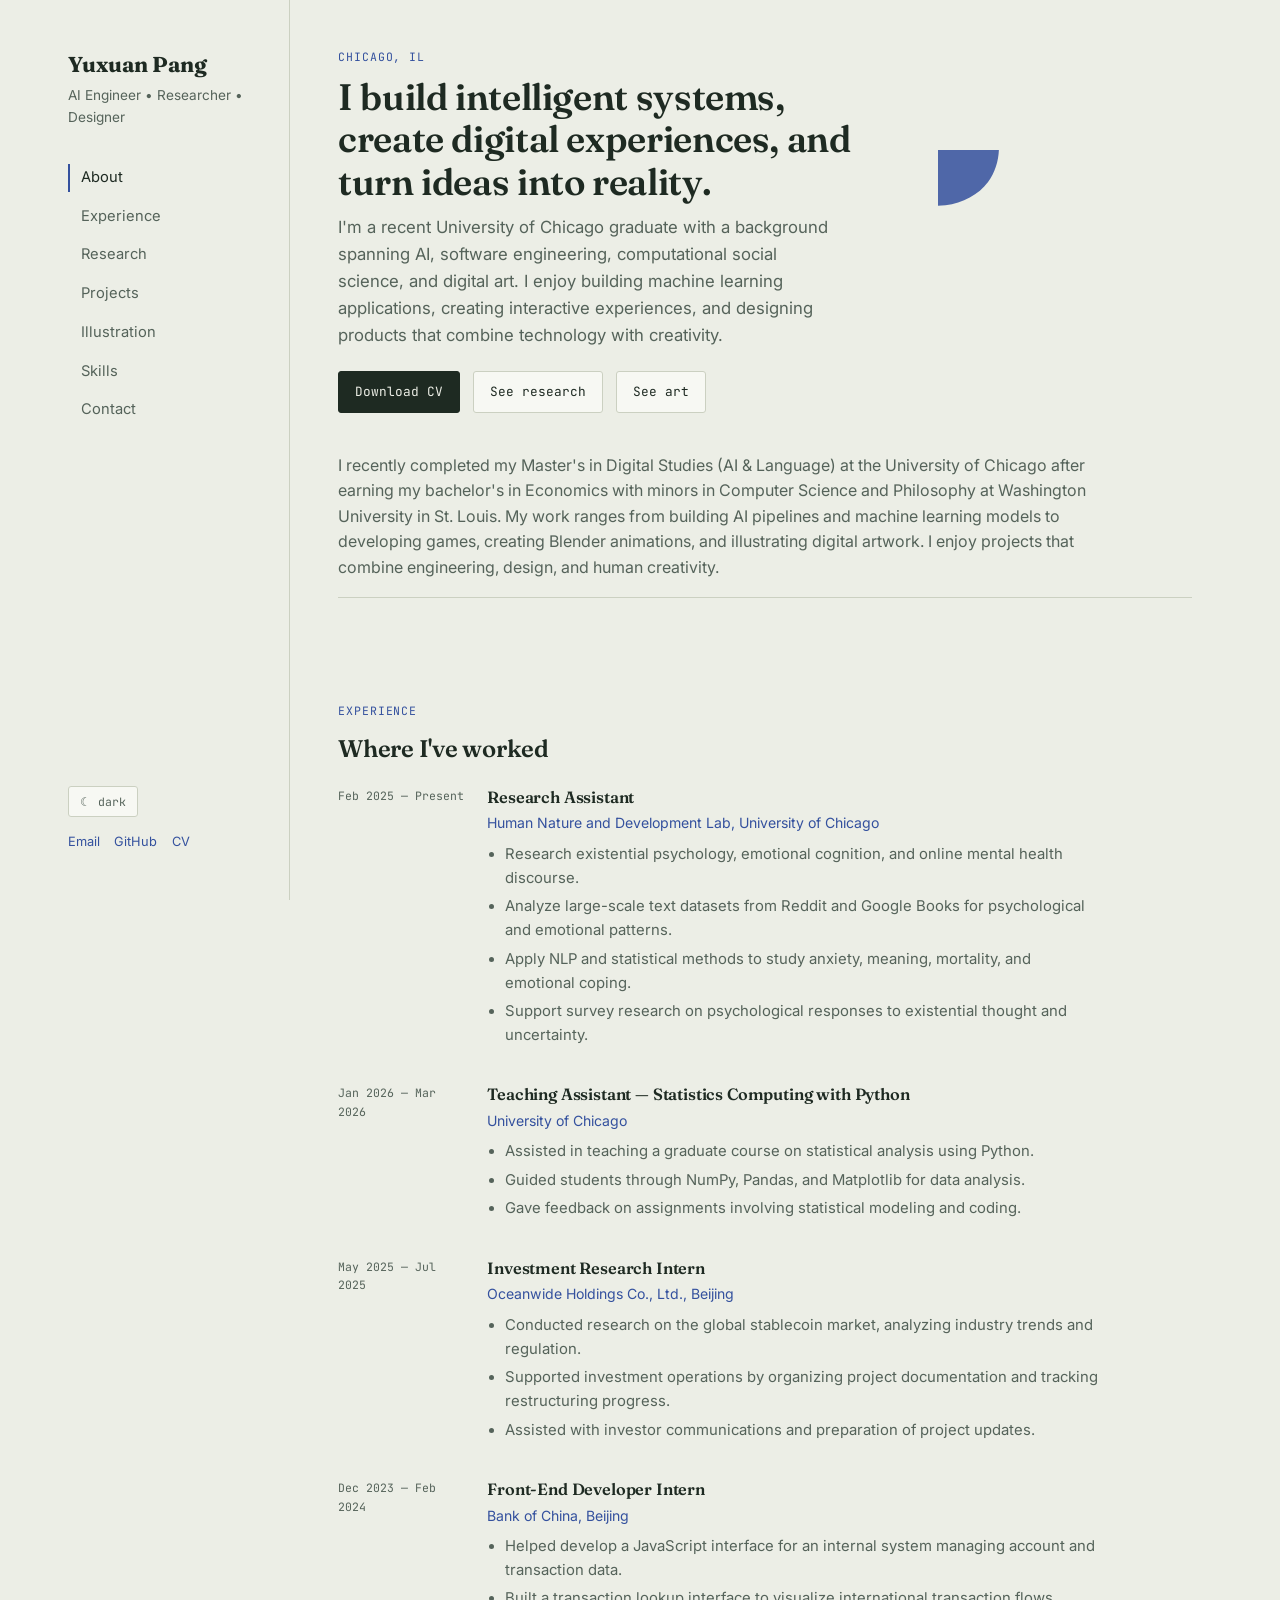
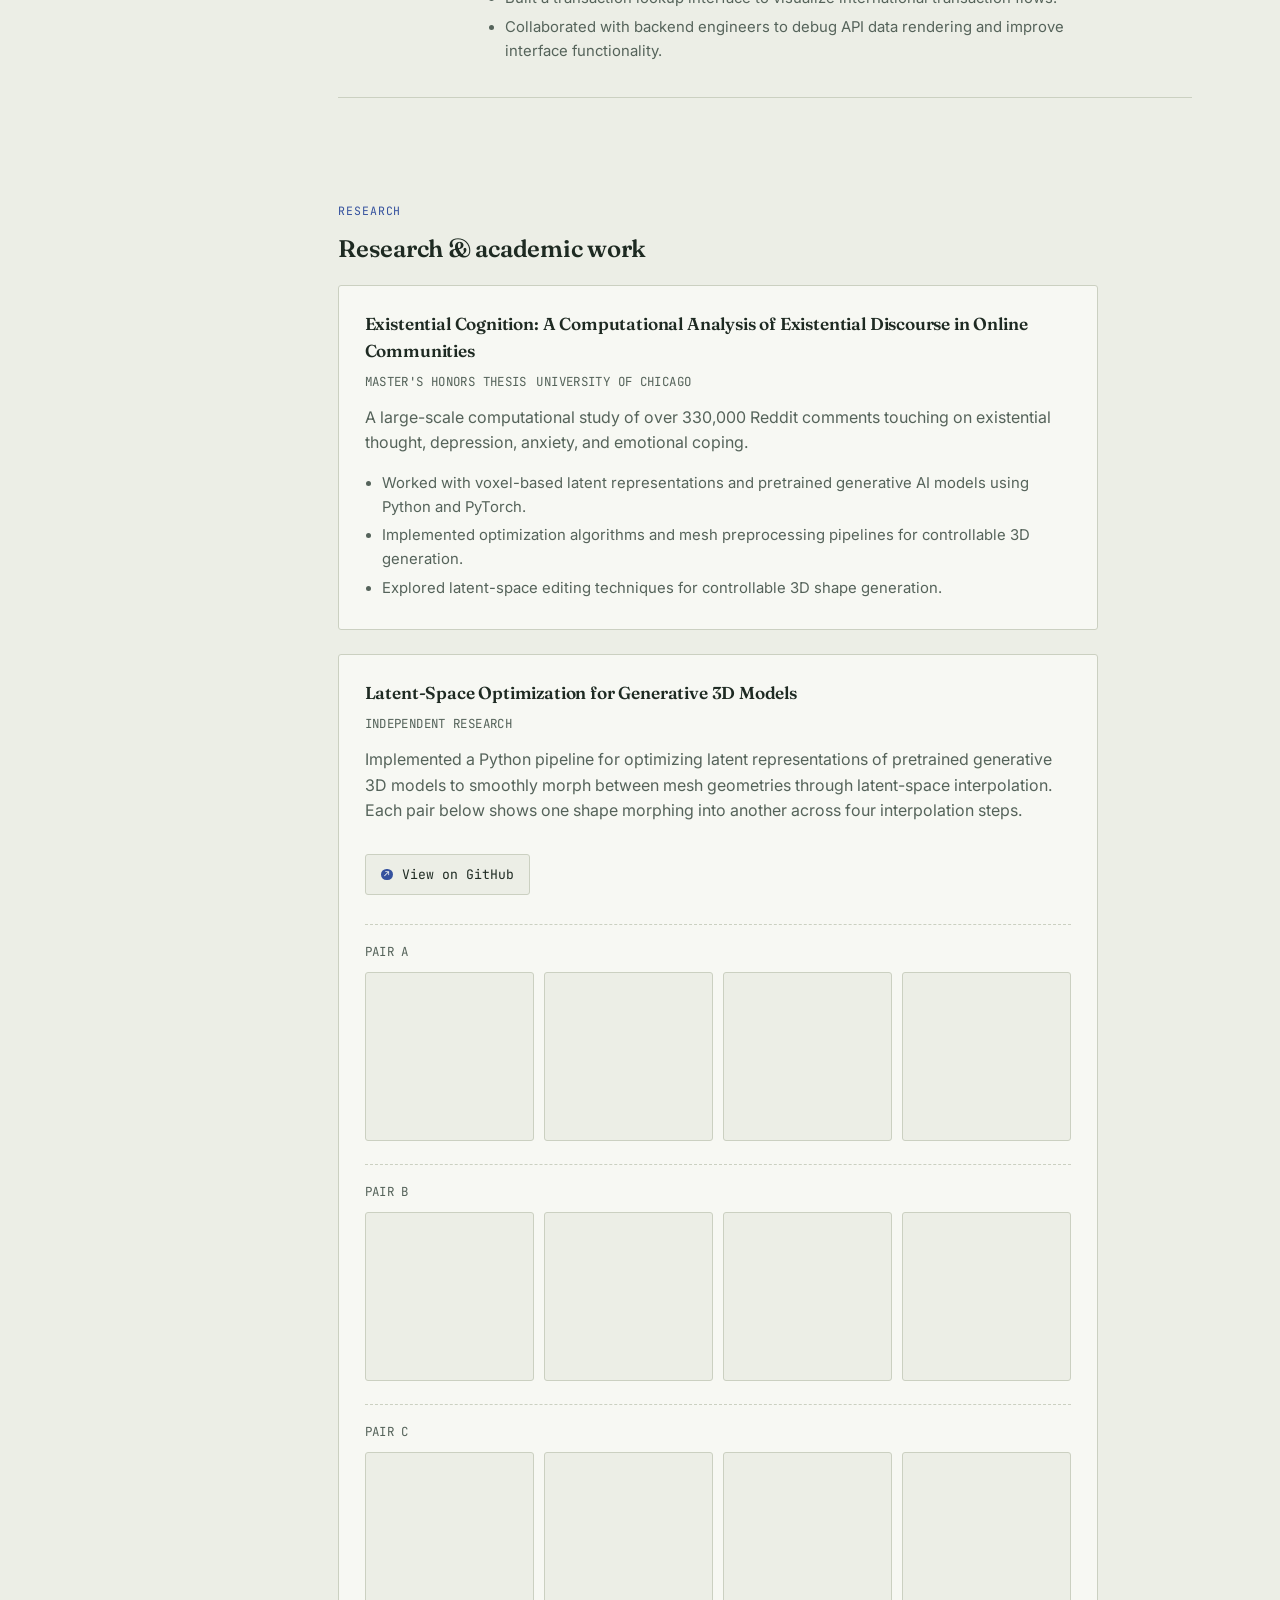
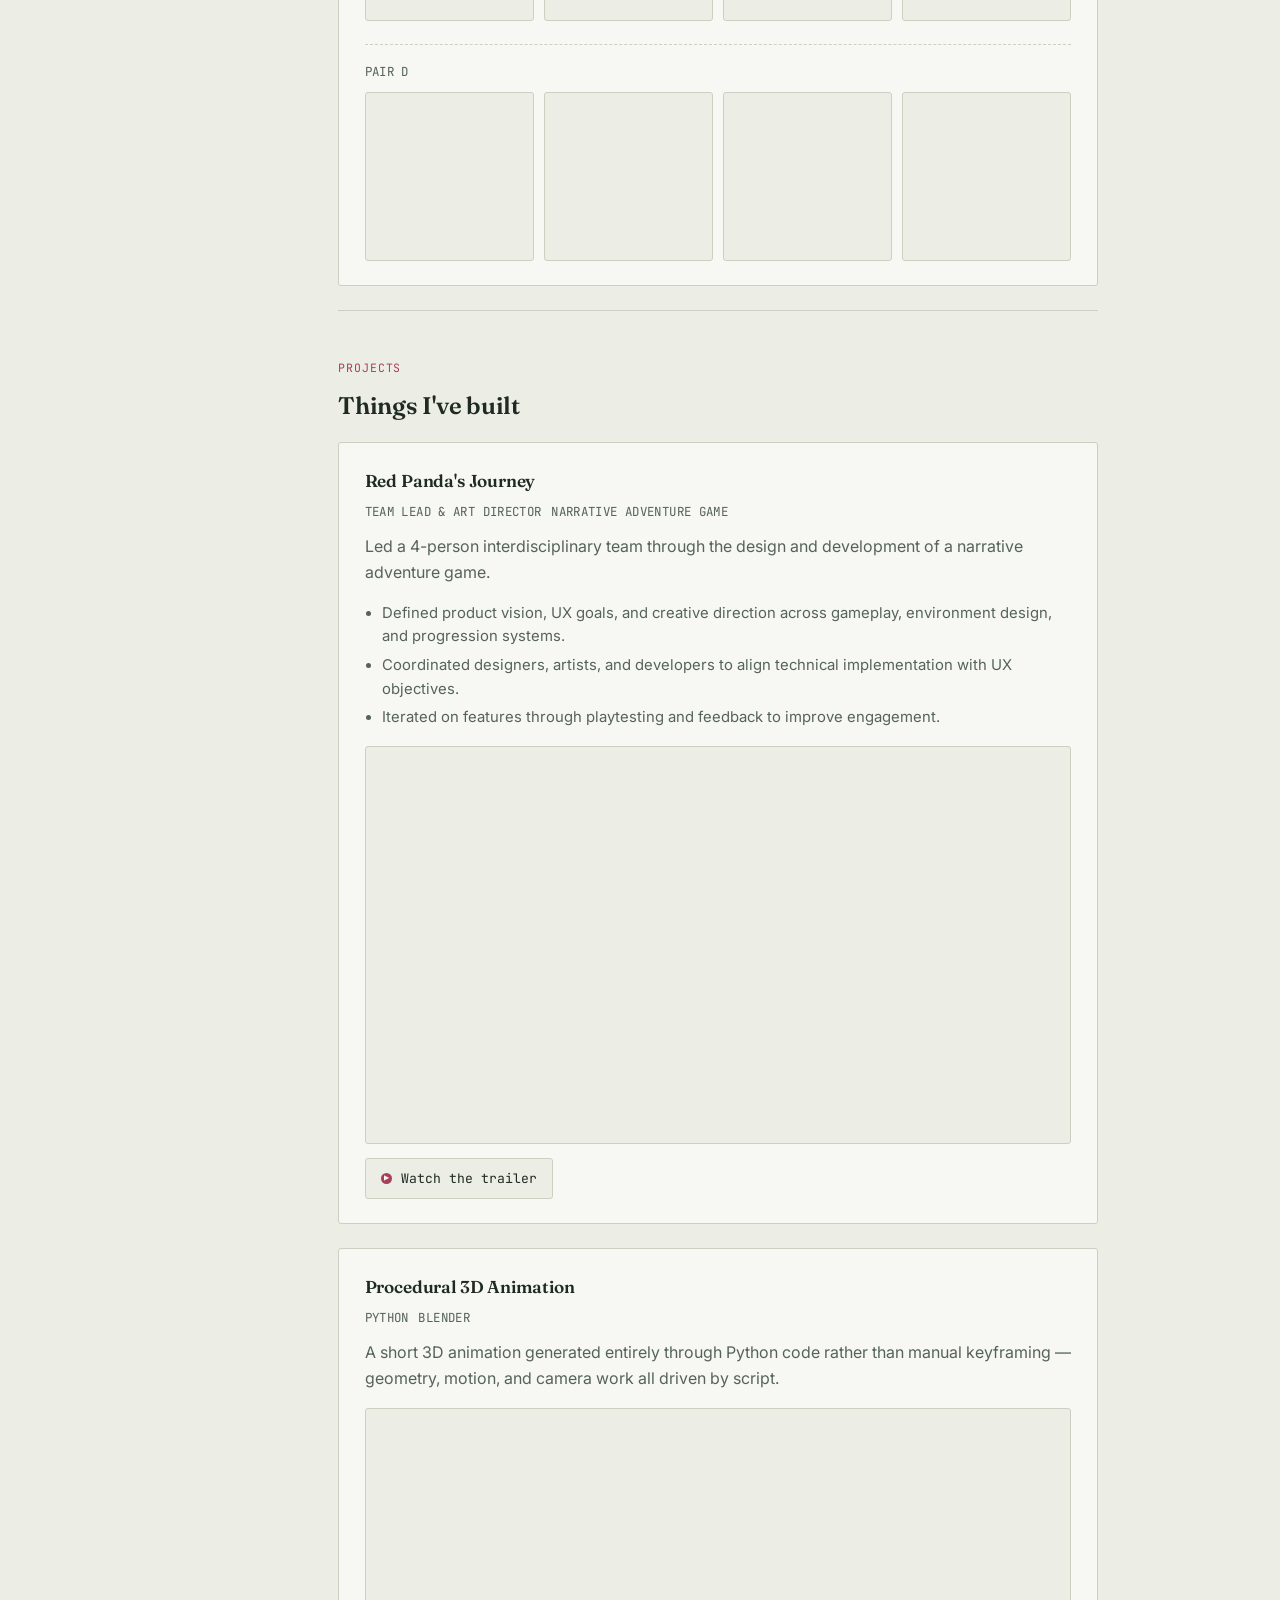
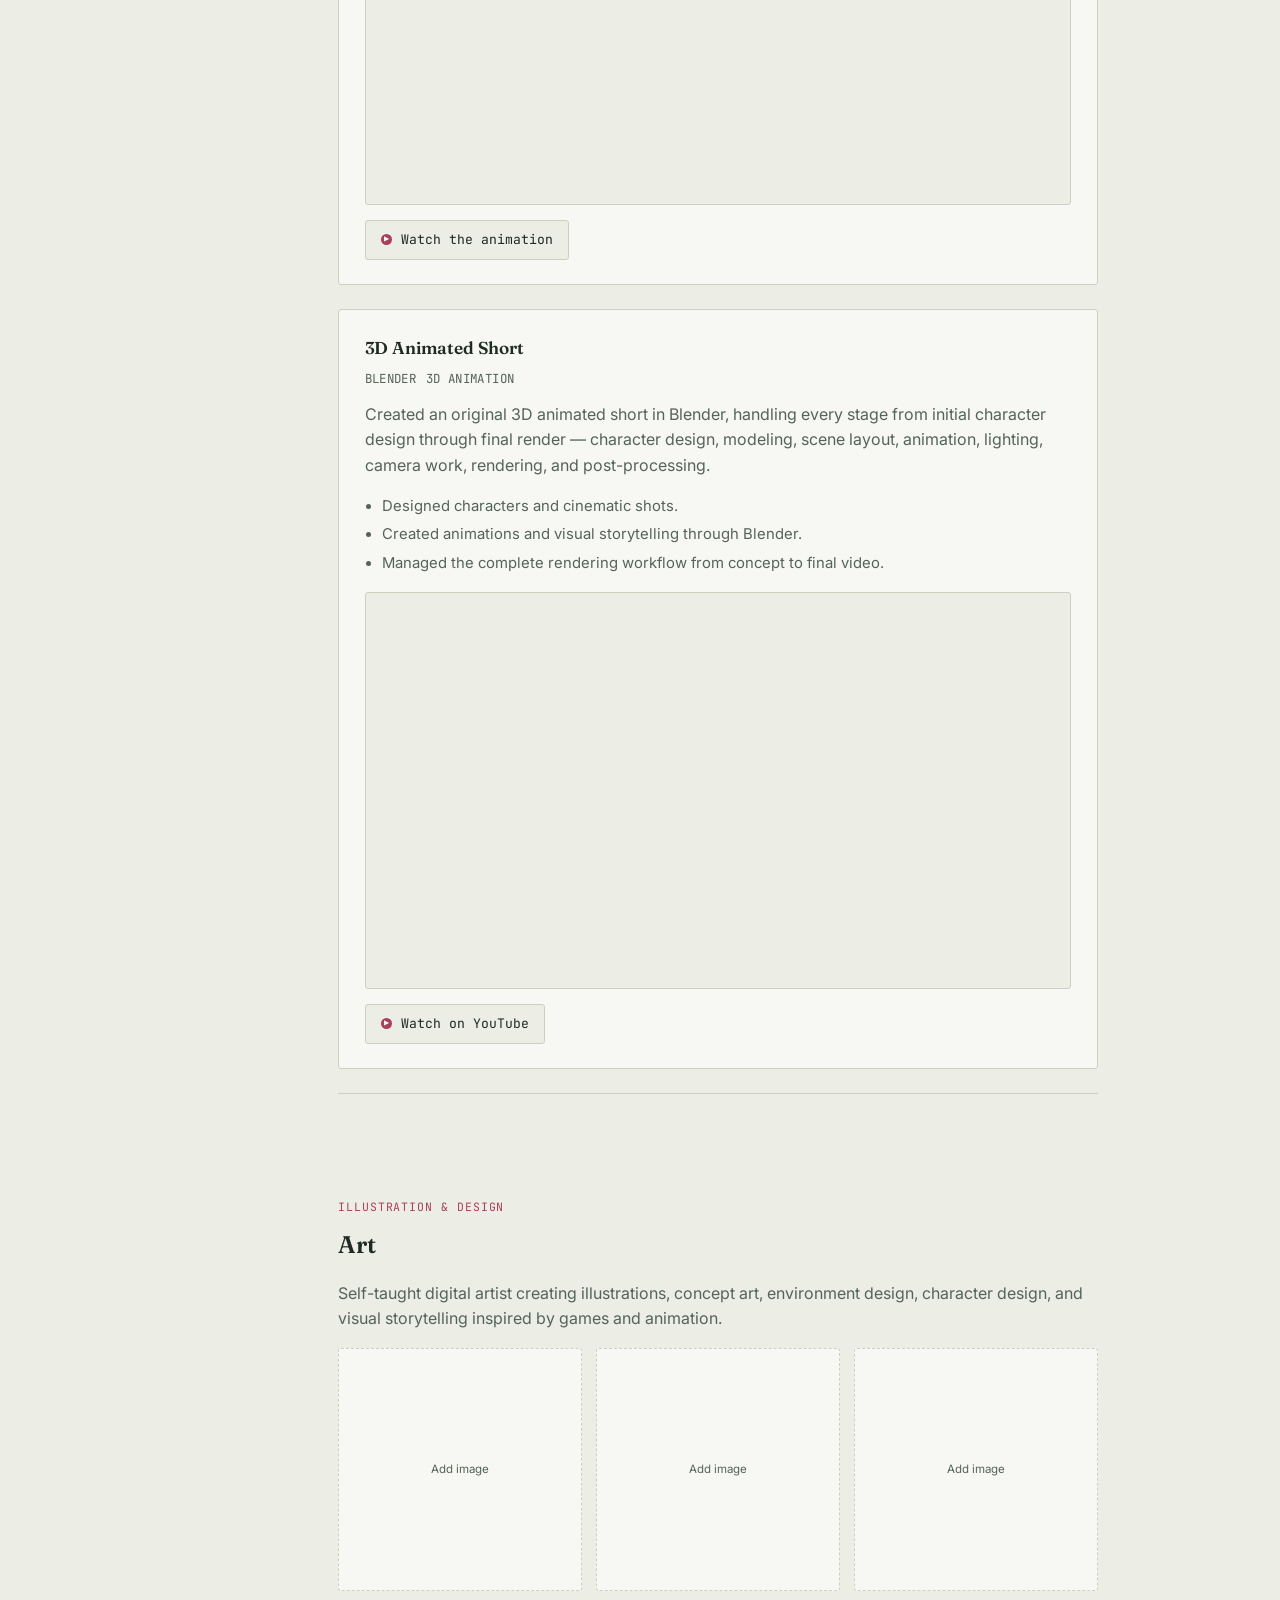
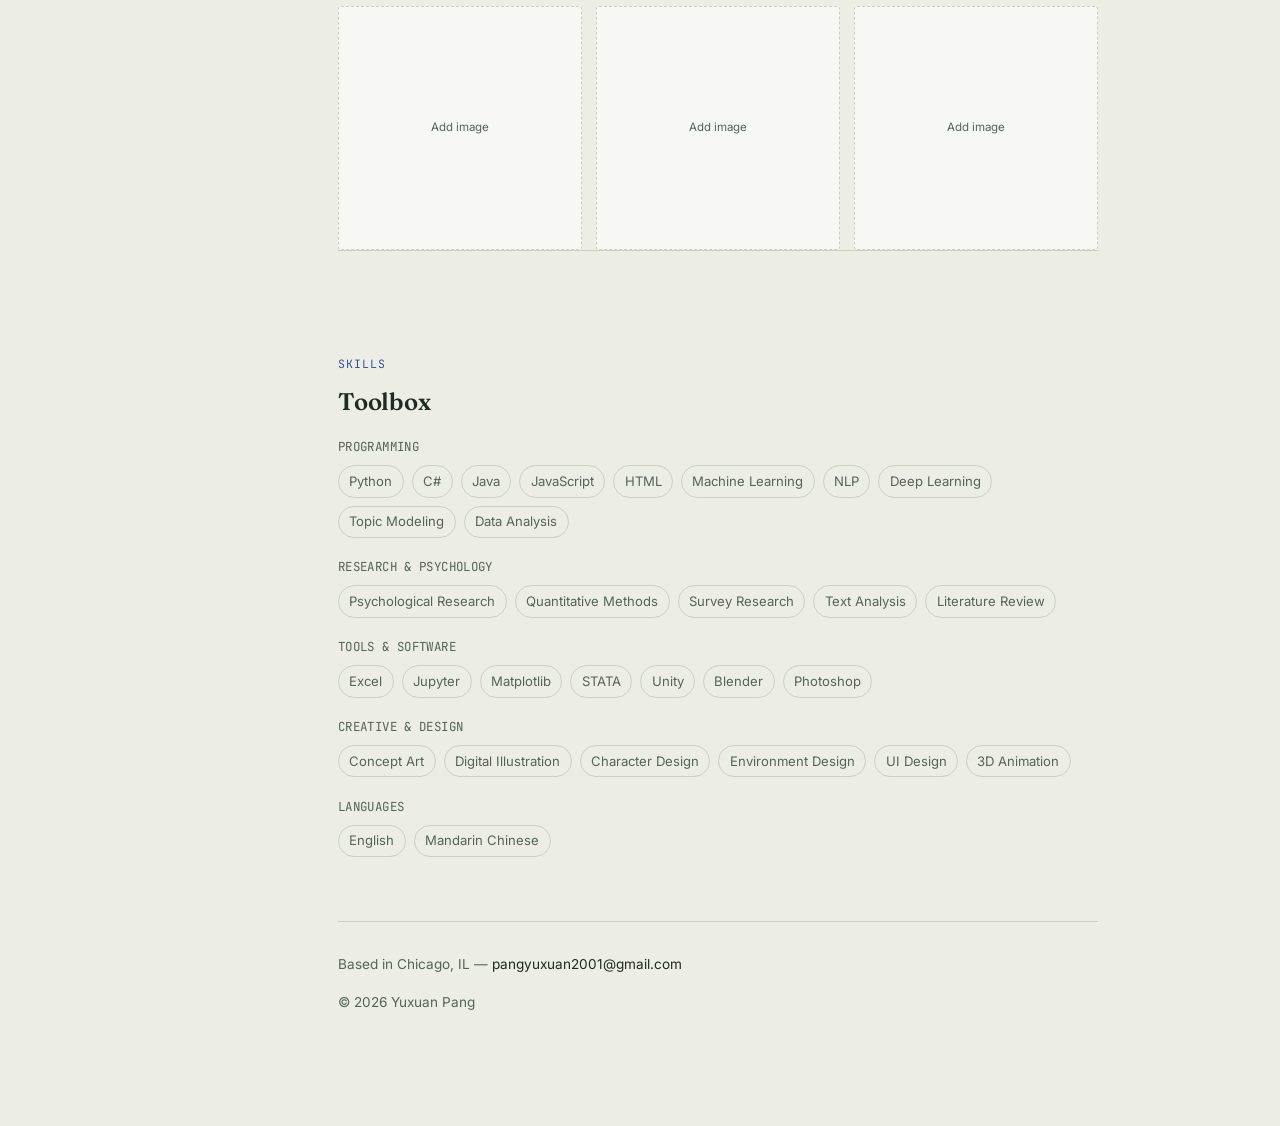
==== commit 31133b12: "meshes" ====
--- a/index.html
+++ b/index.html
@@ -244,16 +244,57 @@
               <span class="mono">Independent research</span>
             </div>
             <p>
-              Implemented a Python pipeline for optimizing latent
-              representations of pretrained generative 3D models to smoothly
-              morph between mesh geometries through latent-space interpolation.
+              Implemented a Python pipeline for optimizing latent representations of
+              pretrained generative 3D models to smoothly morph between mesh
+              geometries through latent-space interpolation. Each pair below shows
+              one shape morphing into another across four interpolation steps.
             </p>
-            <div class="media-slot">
-              Add a short write-up, GIF, or before/after render of the
-              interpolation sweep here.
-            </div>
-          </div>
-        </section>
+
+            <a class="repo-link" href="https://github.com/yourusername/your-repo-name" target="_blank" rel="noopener">
+              <span class="repo-icon">↗</span> View on GitHub
+            </a>
+
+            <div class="morph-group">
+              <span class="morph-label mono">Pair A</span>
+              <div class="morph-grid">
+                <model-viewer src="assets/projects/A1.glb" alt="Pair A, interpolation step 1" auto-rotate camera-controls loading="lazy" shadow-intensity="1"></model-viewer>
+                <model-viewer src="assets/projects/A2.glb" alt="Pair A, interpolation step 2" auto-rotate camera-controls loading="lazy" shadow-intensity="1"></model-viewer>
+                <model-viewer src="assets/projects/A3.glb" alt="Pair A, interpolation step 3" auto-rotate camera-controls loading="lazy" shadow-intensity="1"></model-viewer>
+                <model-viewer src="assets/projects/A4.glb" alt="Pair A, interpolation step 4" auto-rotate camera-controls loading="lazy" shadow-intensity="1"></model-viewer>
+              </div>
+            </div>
+
+            <div class="morph-group">
+              <span class="morph-label mono">Pair B</span>
+              <div class="morph-grid">
+                <model-viewer src="assets/projects/B1.glb" alt="Pair B, interpolation step 1" auto-rotate camera-controls loading="lazy" shadow-intensity="1"></model-viewer>
+                <model-viewer src="assets/projects/B2.glb" alt="Pair B, interpolation step 2" auto-rotate camera-controls loading="lazy" shadow-intensity="1"></model-viewer>
+                <model-viewer src="assets/projects/B3.glb" alt="Pair B, interpolation step 3" auto-rotate camera-controls loading="lazy" shadow-intensity="1"></model-viewer>
+                <model-viewer src="assets/projects/B4.glb" alt="Pair B, interpolation step 4" auto-rotate camera-controls loading="lazy" shadow-intensity="1"></model-viewer>
+              </div>
+            </div>
+
+            <div class="morph-group">
+              <span class="morph-label mono">Pair C</span>
+              <div class="morph-grid">
+                <model-viewer src="assets/projects/C1.glb" alt="Pair C, interpolation step 1" auto-rotate camera-controls loading="lazy" shadow-intensity="1"></model-viewer>
+                <model-viewer src="assets/projects/C2.glb" alt="Pair C, interpolation step 2" auto-rotate camera-controls loading="lazy" shadow-intensity="1"></model-viewer>
+                <model-viewer src="assets/projects/C3.glb" alt="Pair C, interpolation step 3" auto-rotate camera-controls loading="lazy" shadow-intensity="1"></model-viewer>
+                <model-viewer src="assets/projects/C4.glb" alt="Pair C, interpolation step 4" auto-rotate camera-controls loading="lazy" shadow-intensity="1"></model-viewer>
+              </div>
+            </div>
+
+            <div class="morph-group">
+              <span class="morph-label mono">Pair D</span>
+              <div class="morph-grid">
+                <model-viewer src="assets/projects/D1.glb" alt="Pair D, interpolation step 1" auto-rotate camera-controls loading="lazy" shadow-intensity="1"></model-viewer>
+                <model-viewer src="assets/projects/D2.glb" alt="Pair D, interpolation step 2" auto-rotate camera-controls loading="lazy" shadow-intensity="1"></model-viewer>
+                <model-viewer src="assets/projects/D3.glb" alt="Pair D, interpolation step 3" auto-rotate camera-controls loading="lazy" shadow-intensity="1"></model-viewer>
+                <model-viewer src="assets/projects/D4.glb" alt="Pair D, interpolation step 4" auto-rotate camera-controls loading="lazy" shadow-intensity="1"></model-viewer>
+              </div>
+            </div>
+
+          </div>
 
         <hr class="divider" />
         <!-- PROJECTS -->
--- a/css/style.css
+++ b/css/style.css
@@ -508,3 +508,67 @@
   font-size: 0.65em;
   padding-left: 1px;
 }
+
+.morph-group {
+  margin-top: 1.4rem;
+  padding-top: 1.1rem;
+  border-top: 1px dashed var(--line);
+}
+.morph-group:first-of-type {
+  border-top: none;
+  margin-top: 1.6rem;
+}
+.morph-label {
+  display: block;
+  margin-bottom: 0.6rem;
+}
+.morph-grid {
+  display: grid;
+  grid-template-columns: repeat(4, 1fr);
+  gap: 0.6rem;
+}
+.morph-grid model-viewer {
+  width: 100%;
+  aspect-ratio: 1;
+  background: var(--bg);
+  border: 1px solid var(--line);
+  border-radius: var(--radius);
+}
+@media (max-width: 640px) {
+  .morph-grid {
+    grid-template-columns: repeat(2, 1fr);
+  }
+}
+
+.repo-link {
+  display: inline-flex;
+  align-items: center;
+  gap: 0.55rem;
+  margin: 0.9rem 0 0.4rem;
+  font-family: "JetBrains Mono", monospace;
+  font-size: 0.82rem;
+  color: var(--ink);
+  padding: 0.55rem 0.95rem;
+  border: 1px solid var(--line);
+  border-radius: var(--radius);
+  background: var(--bg);
+  transition:
+    border-color 0.15s,
+    transform 0.15s;
+}
+.repo-link:hover {
+  border-color: var(--accent-research);
+  text-decoration: none;
+  transform: translateY(-1px);
+}
+.repo-icon {
+  display: inline-flex;
+  align-items: center;
+  justify-content: center;
+  width: 1.3em;
+  height: 1.3em;
+  border-radius: 50%;
+  background: var(--accent-research);
+  color: var(--paper);
+  font-size: 0.7em;
+}
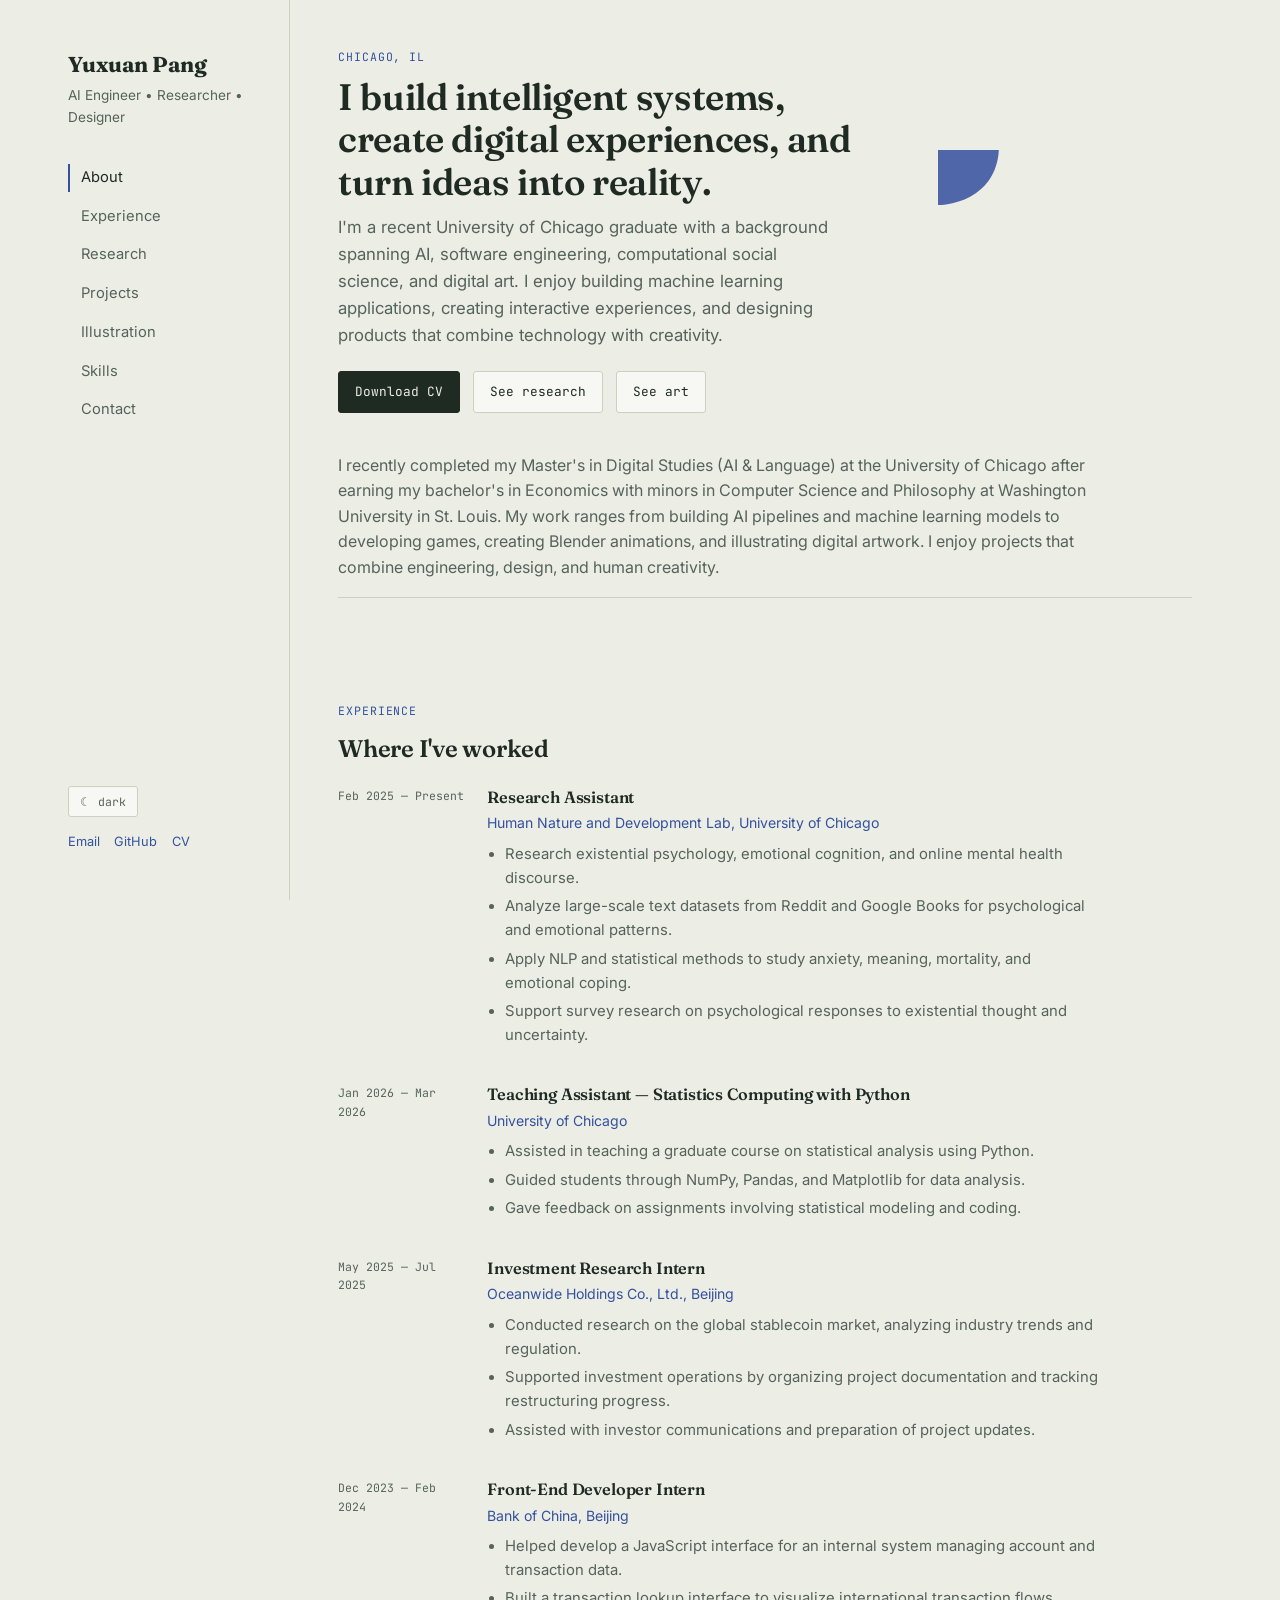
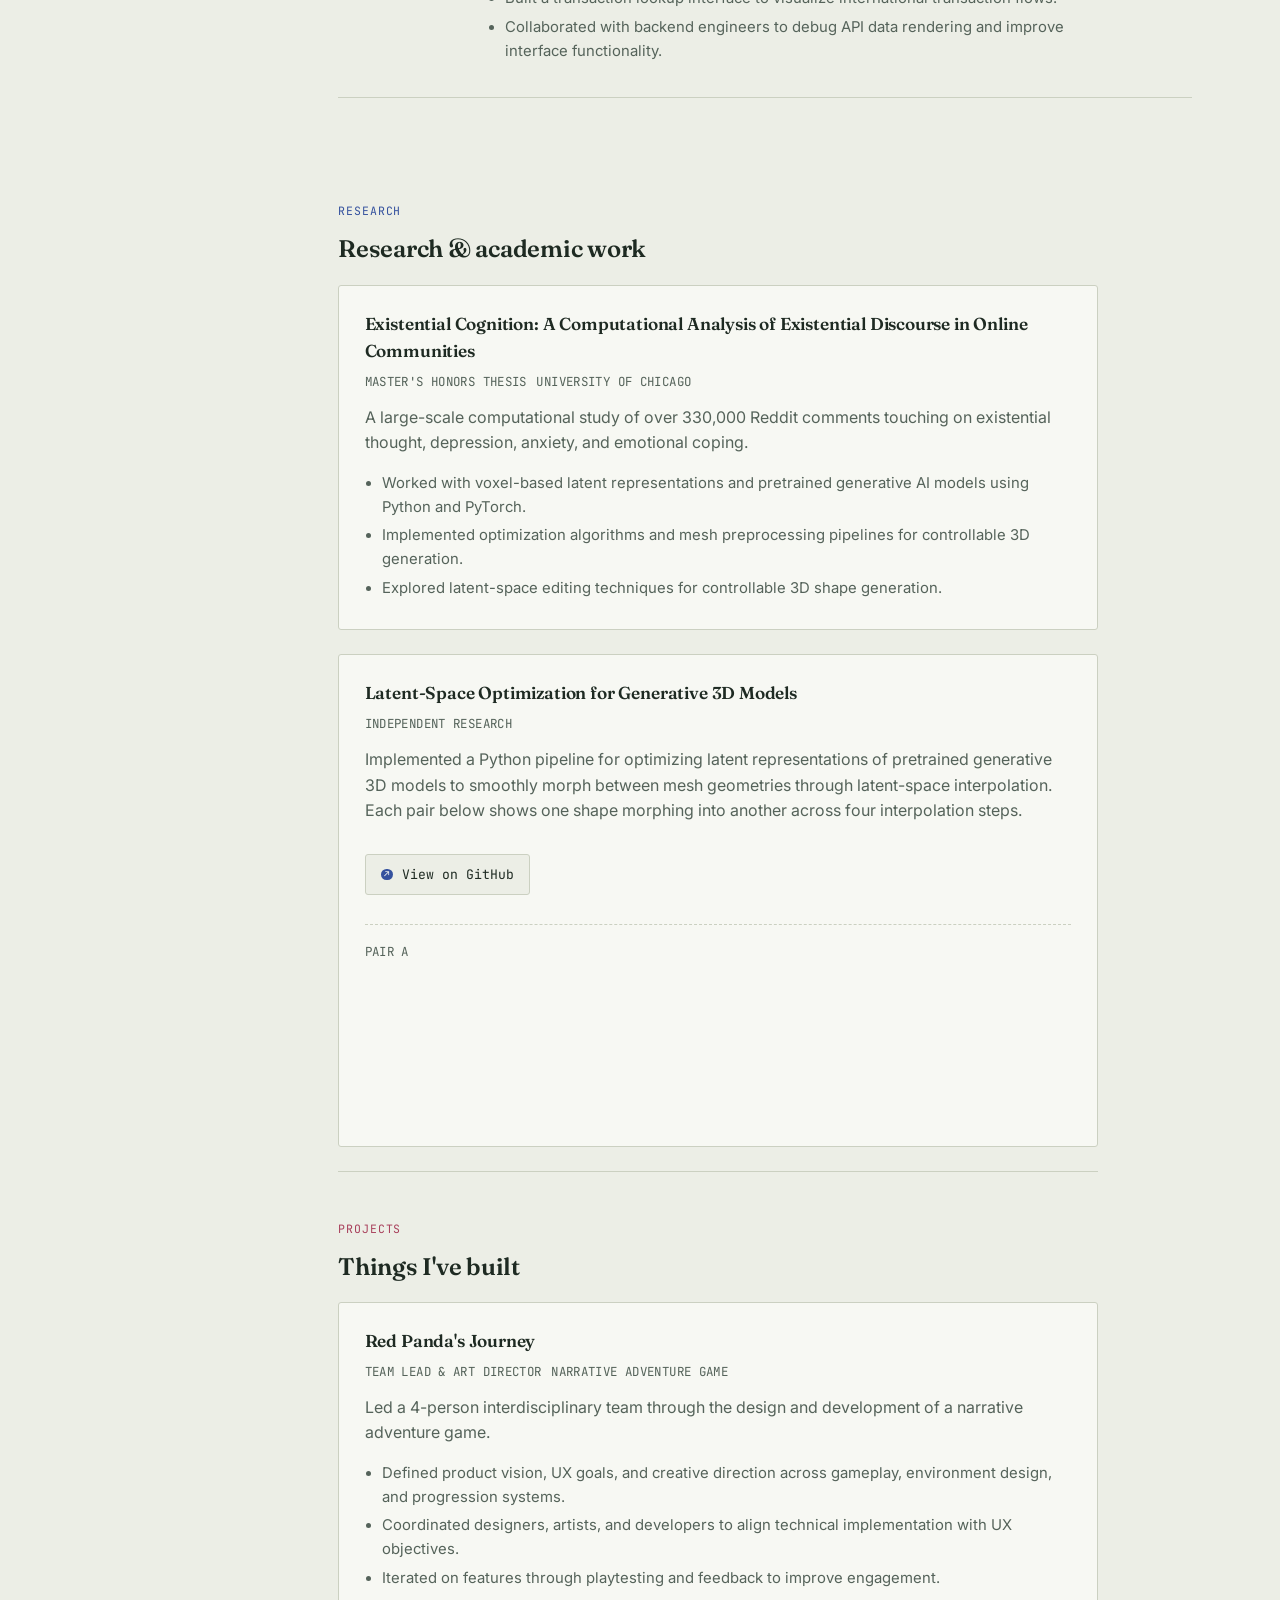
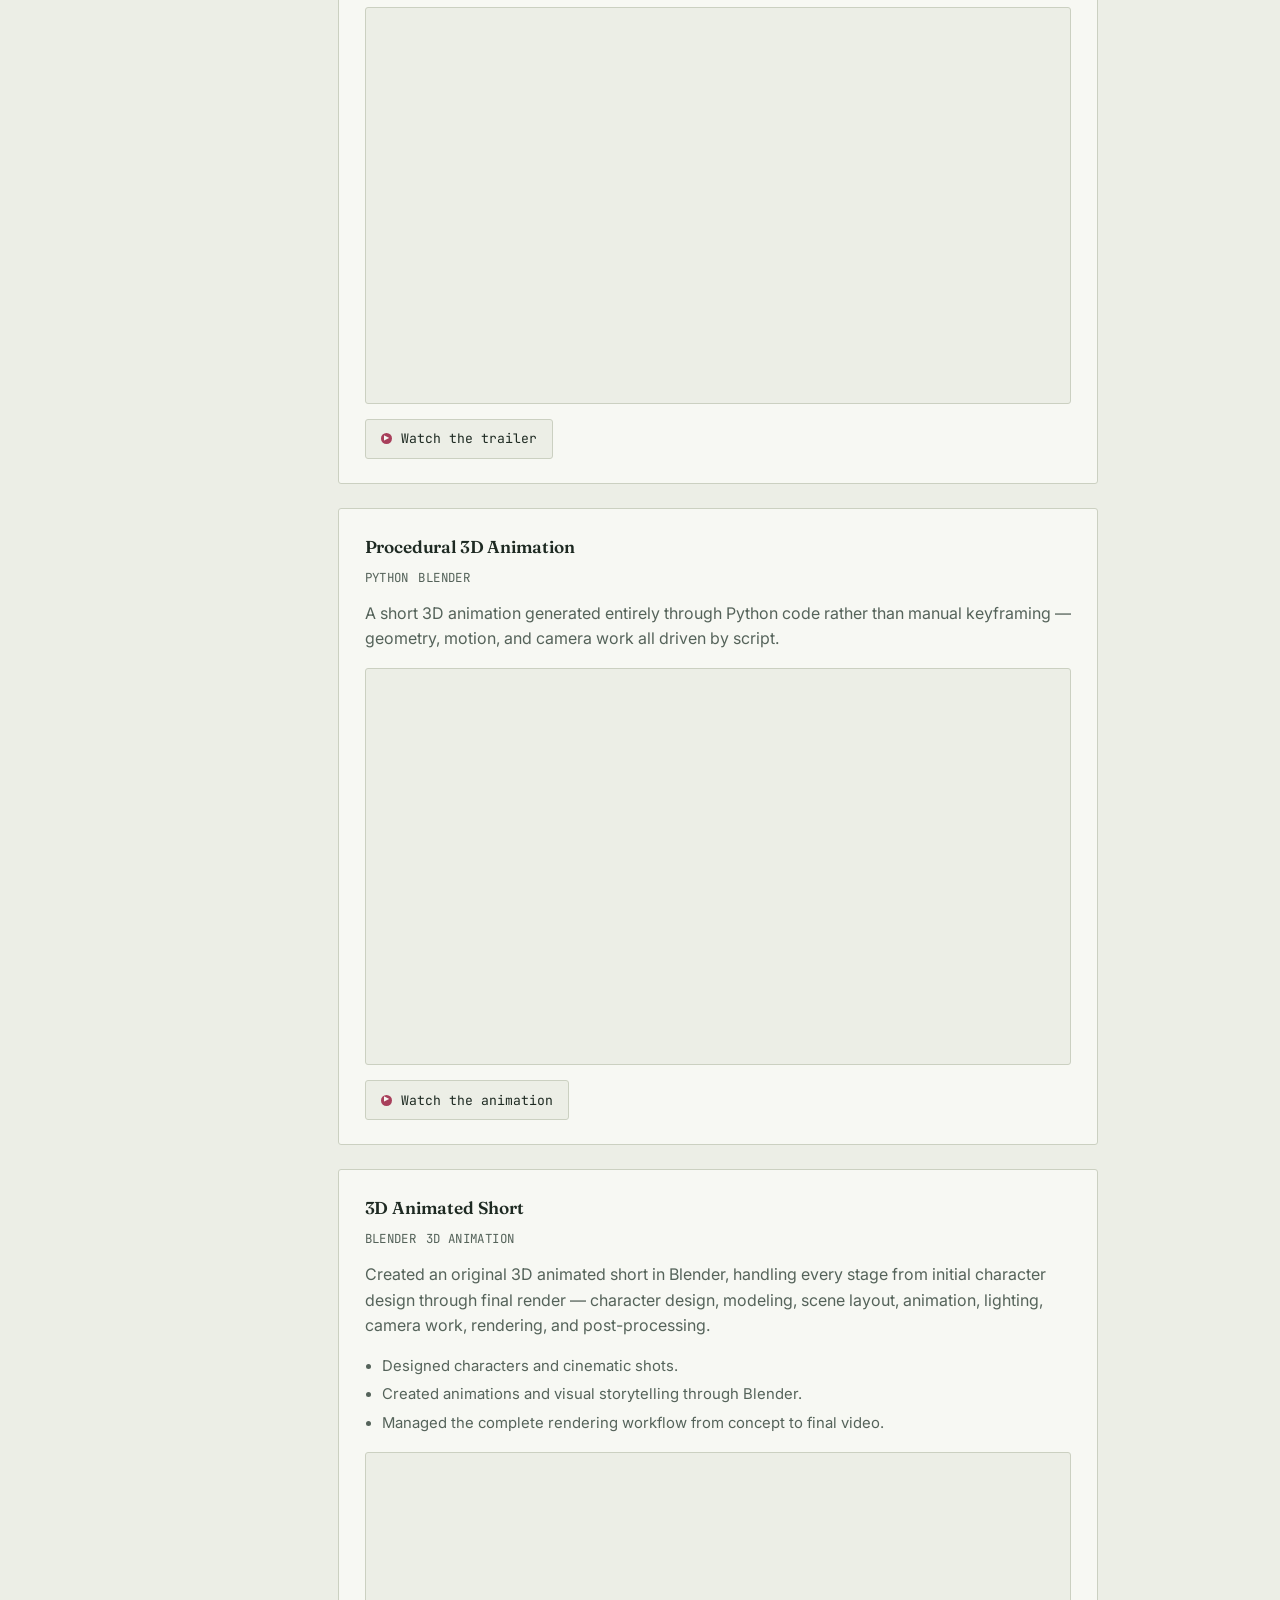
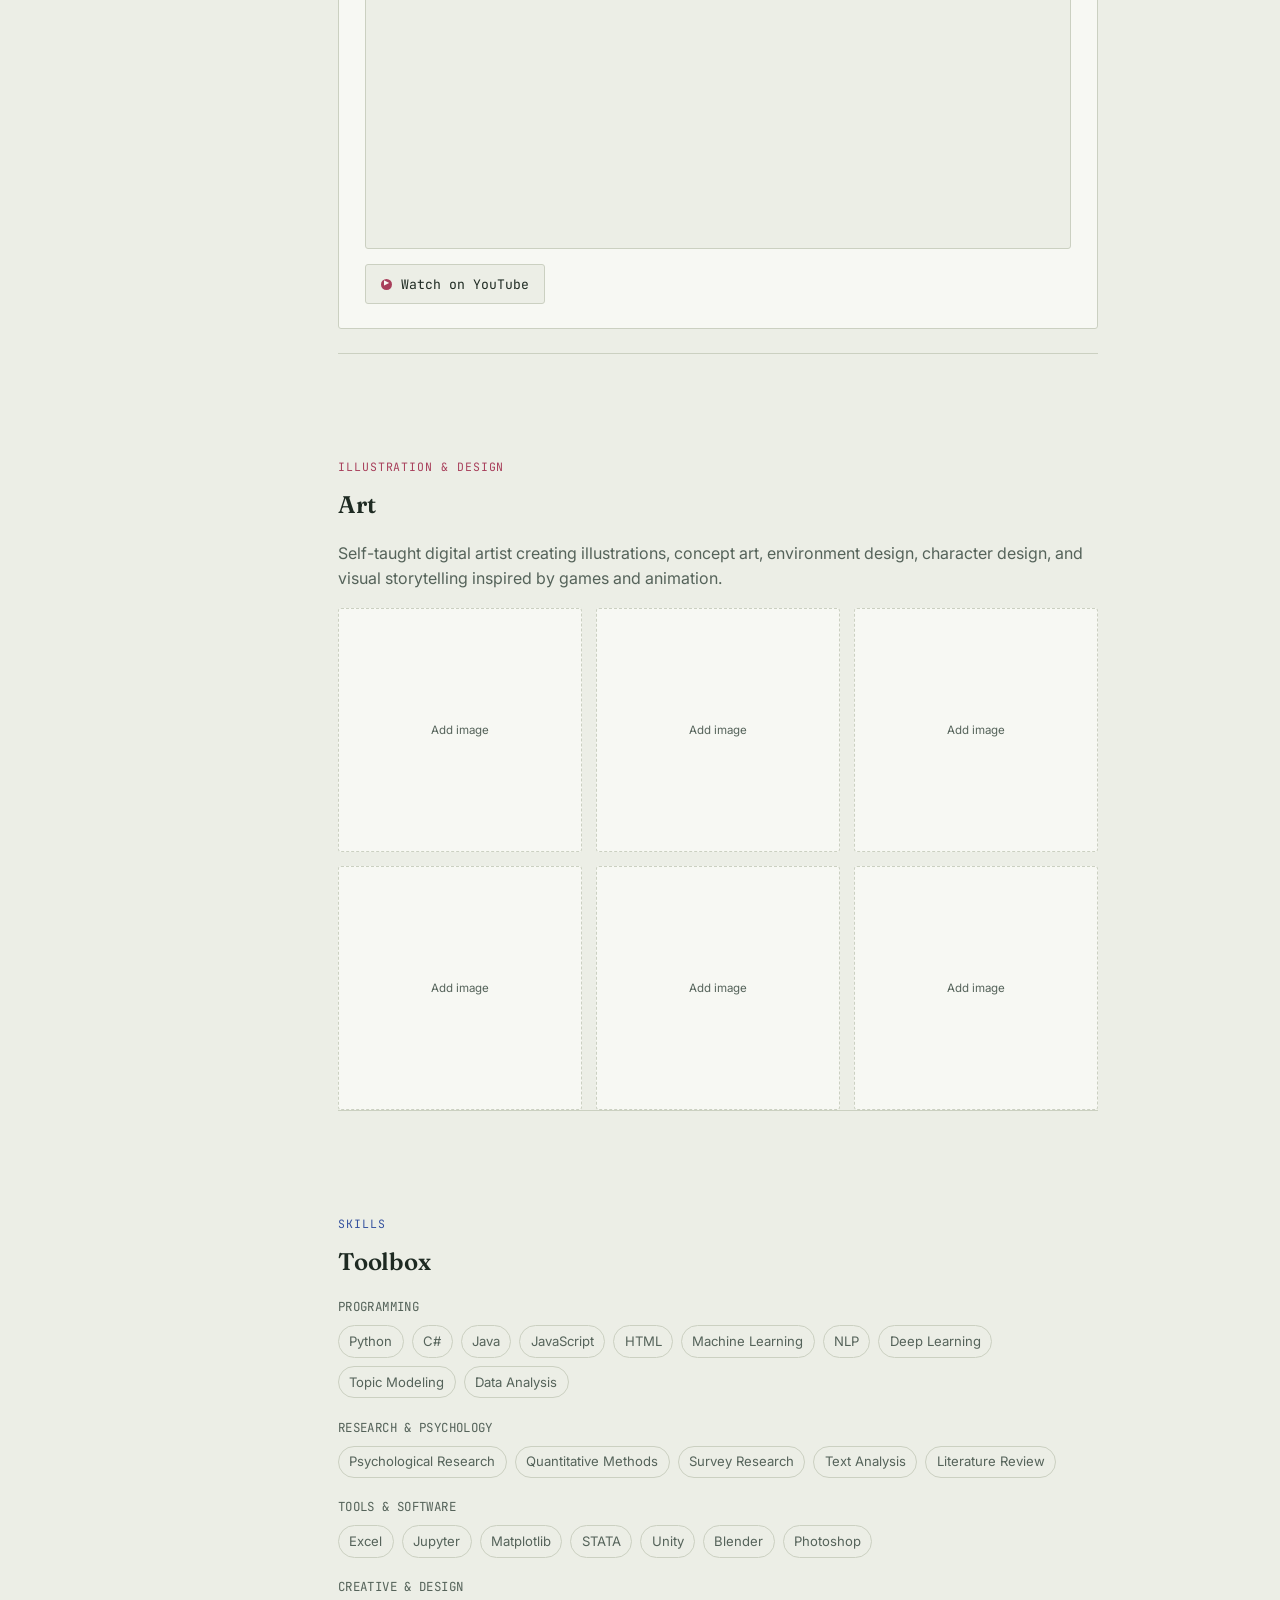
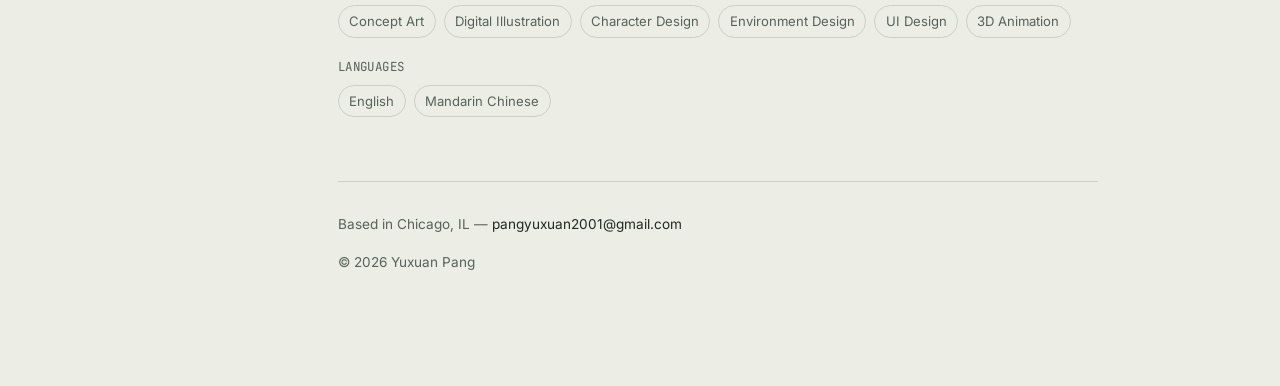
==== commit 2418dd7f: "pairA" ====
--- a/index.html
+++ b/index.html
@@ -257,40 +257,10 @@
             <div class="morph-group">
               <span class="morph-label mono">Pair A</span>
               <div class="morph-grid">
-                <model-viewer src="assets/projects/A1.glb" alt="Pair A, interpolation step 1" auto-rotate camera-controls loading="lazy" shadow-intensity="1"></model-viewer>
-                <model-viewer src="assets/projects/A2.glb" alt="Pair A, interpolation step 2" auto-rotate camera-controls loading="lazy" shadow-intensity="1"></model-viewer>
-                <model-viewer src="assets/projects/A3.glb" alt="Pair A, interpolation step 3" auto-rotate camera-controls loading="lazy" shadow-intensity="1"></model-viewer>
-                <model-viewer src="assets/projects/A4.glb" alt="Pair A, interpolation step 4" auto-rotate camera-controls loading="lazy" shadow-intensity="1"></model-viewer>
-              </div>
-            </div>
-
-            <div class="morph-group">
-              <span class="morph-label mono">Pair B</span>
-              <div class="morph-grid">
-                <model-viewer src="assets/projects/B1.glb" alt="Pair B, interpolation step 1" auto-rotate camera-controls loading="lazy" shadow-intensity="1"></model-viewer>
-                <model-viewer src="assets/projects/B2.glb" alt="Pair B, interpolation step 2" auto-rotate camera-controls loading="lazy" shadow-intensity="1"></model-viewer>
-                <model-viewer src="assets/projects/B3.glb" alt="Pair B, interpolation step 3" auto-rotate camera-controls loading="lazy" shadow-intensity="1"></model-viewer>
-                <model-viewer src="assets/projects/B4.glb" alt="Pair B, interpolation step 4" auto-rotate camera-controls loading="lazy" shadow-intensity="1"></model-viewer>
-              </div>
-            </div>
-
-            <div class="morph-group">
-              <span class="morph-label mono">Pair C</span>
-              <div class="morph-grid">
-                <model-viewer src="assets/projects/C1.glb" alt="Pair C, interpolation step 1" auto-rotate camera-controls loading="lazy" shadow-intensity="1"></model-viewer>
-                <model-viewer src="assets/projects/C2.glb" alt="Pair C, interpolation step 2" auto-rotate camera-controls loading="lazy" shadow-intensity="1"></model-viewer>
-                <model-viewer src="assets/projects/C3.glb" alt="Pair C, interpolation step 3" auto-rotate camera-controls loading="lazy" shadow-intensity="1"></model-viewer>
-                <model-viewer src="assets/projects/C4.glb" alt="Pair C, interpolation step 4" auto-rotate camera-controls loading="lazy" shadow-intensity="1"></model-viewer>
-              </div>
-            </div>
-
-            <div class="morph-group">
-              <span class="morph-label mono">Pair D</span>
-              <div class="morph-grid">
-                <model-viewer src="assets/projects/D1.glb" alt="Pair D, interpolation step 1" auto-rotate camera-controls loading="lazy" shadow-intensity="1"></model-viewer>
-                <model-viewer src="assets/projects/D2.glb" alt="Pair D, interpolation step 2" auto-rotate camera-controls loading="lazy" shadow-intensity="1"></model-viewer>
-                <model-viewer src="assets/projects/D3.glb" alt="Pair D, interpolation step 3" auto-rotate camera-controls loading="lazy" shadow-intensity="1"></model-viewer>
-                <model-viewer src="assets/projects/D4.glb" alt="Pair D, interpolation step 4" auto-rotate camera-controls loading="lazy" shadow-intensity="1"></model-viewer>
+                <video autoplay muted loop playsinline src="assets/projects/A1.mp4"></video>
+                <video autoplay muted loop playsinline src="assets/projects/A2.mp4"></video>
+                <video autoplay muted loop playsinline src="assets/projects/A3.mp4"></video>
+                <video autoplay muted loop playsinline src="assets/projects/A4.mp4"></video>
               </div>
             </div>
 
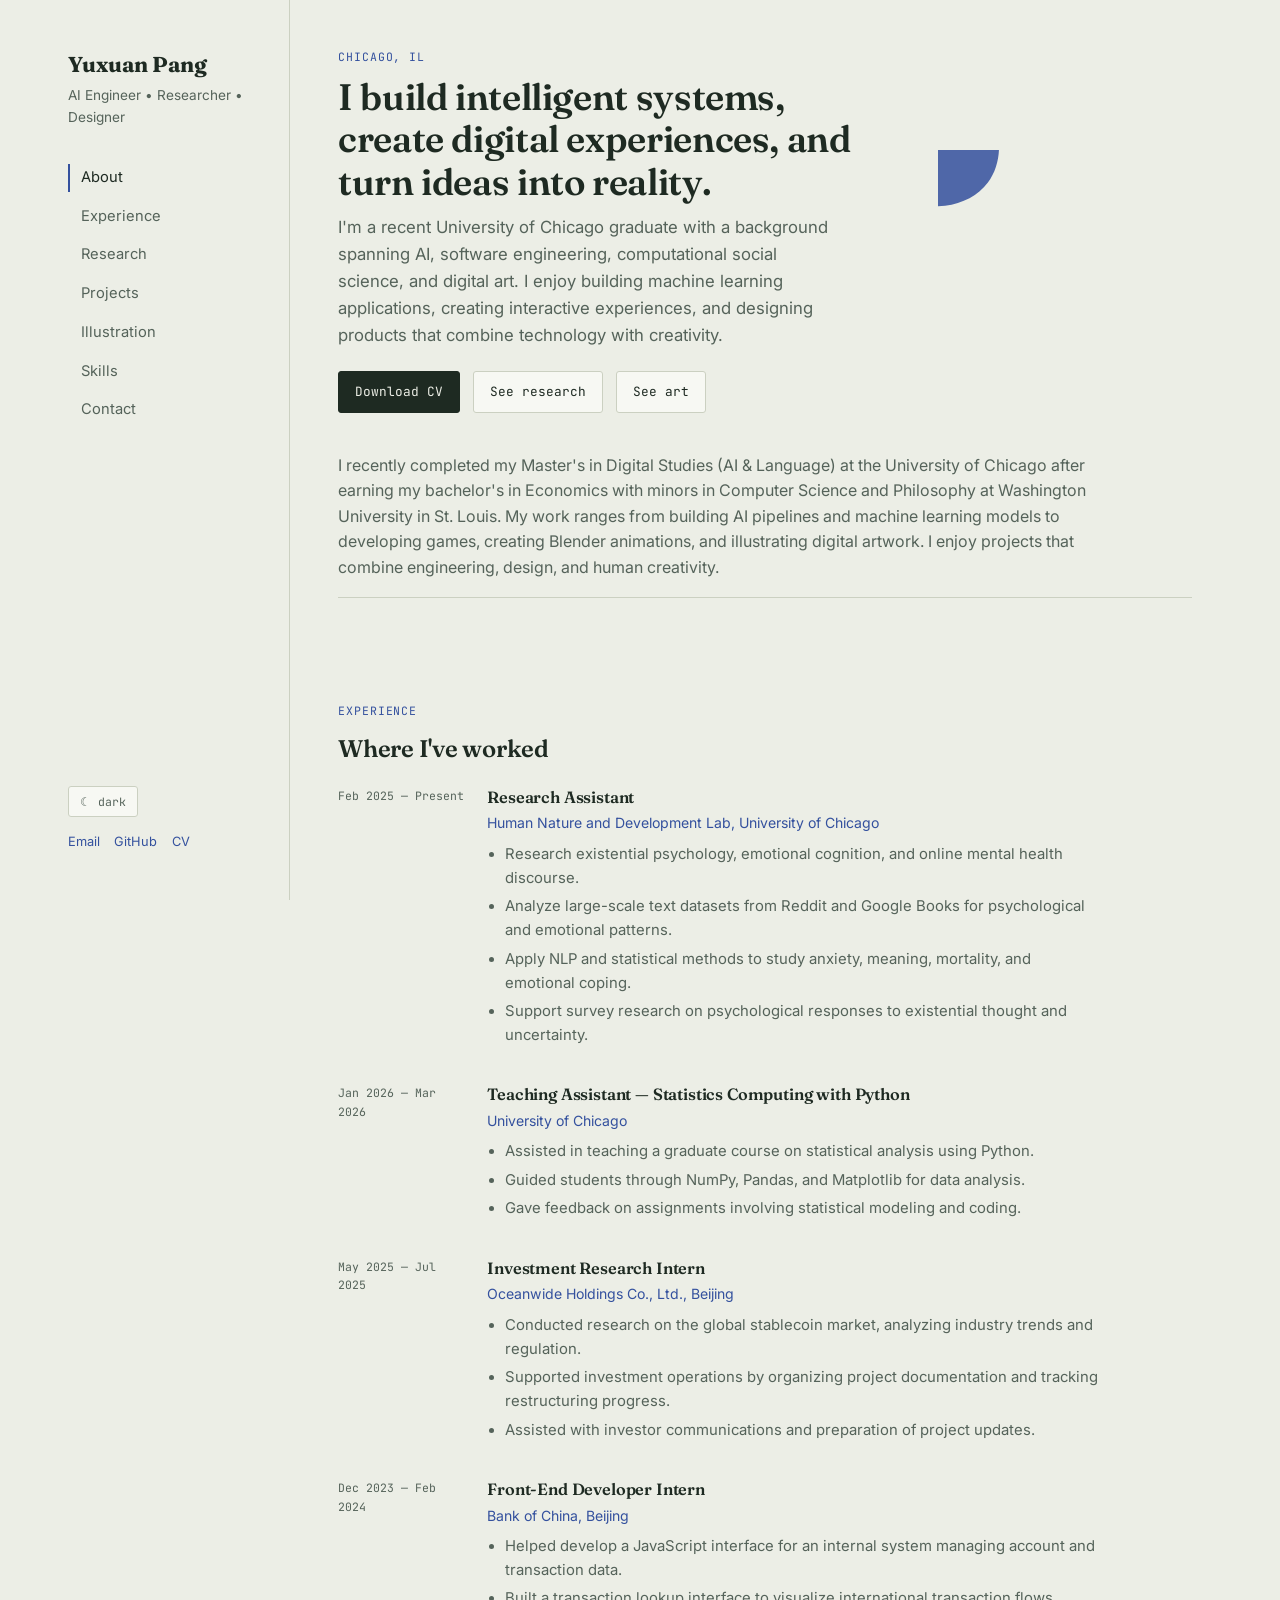
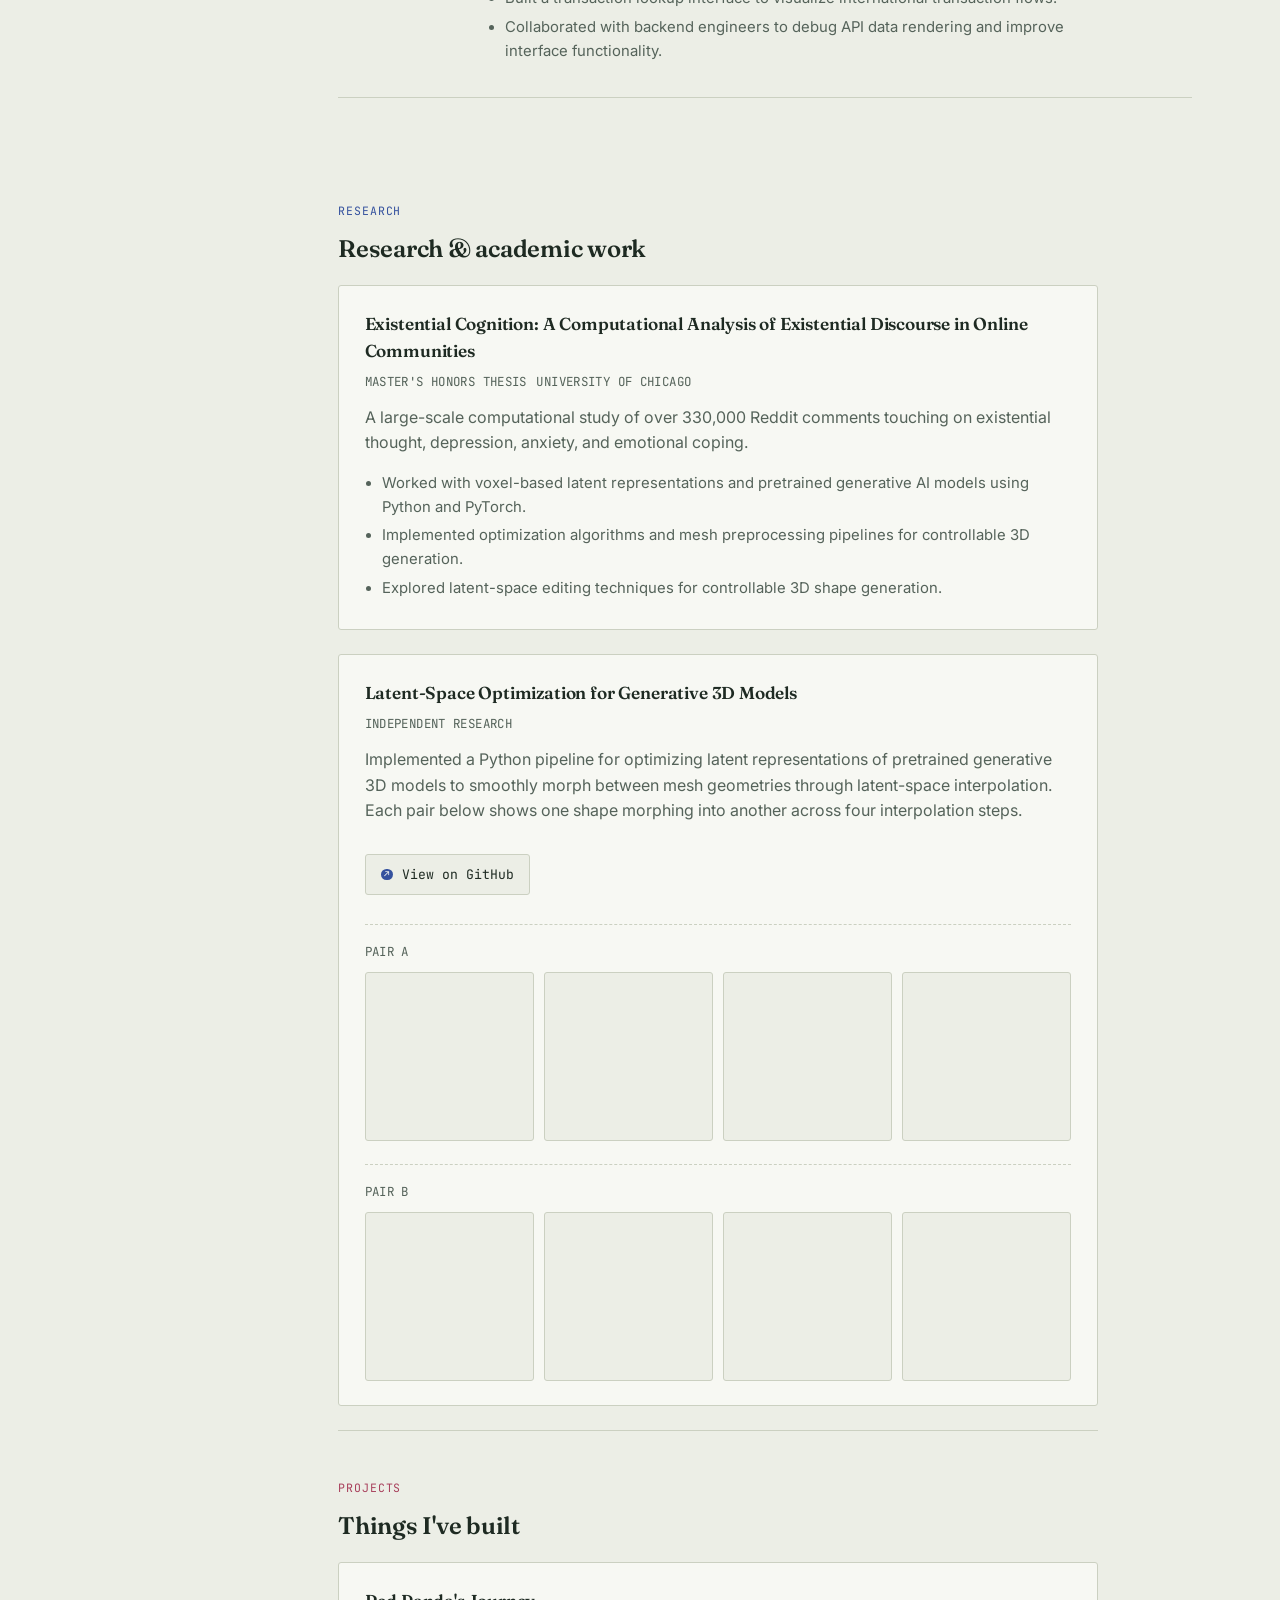
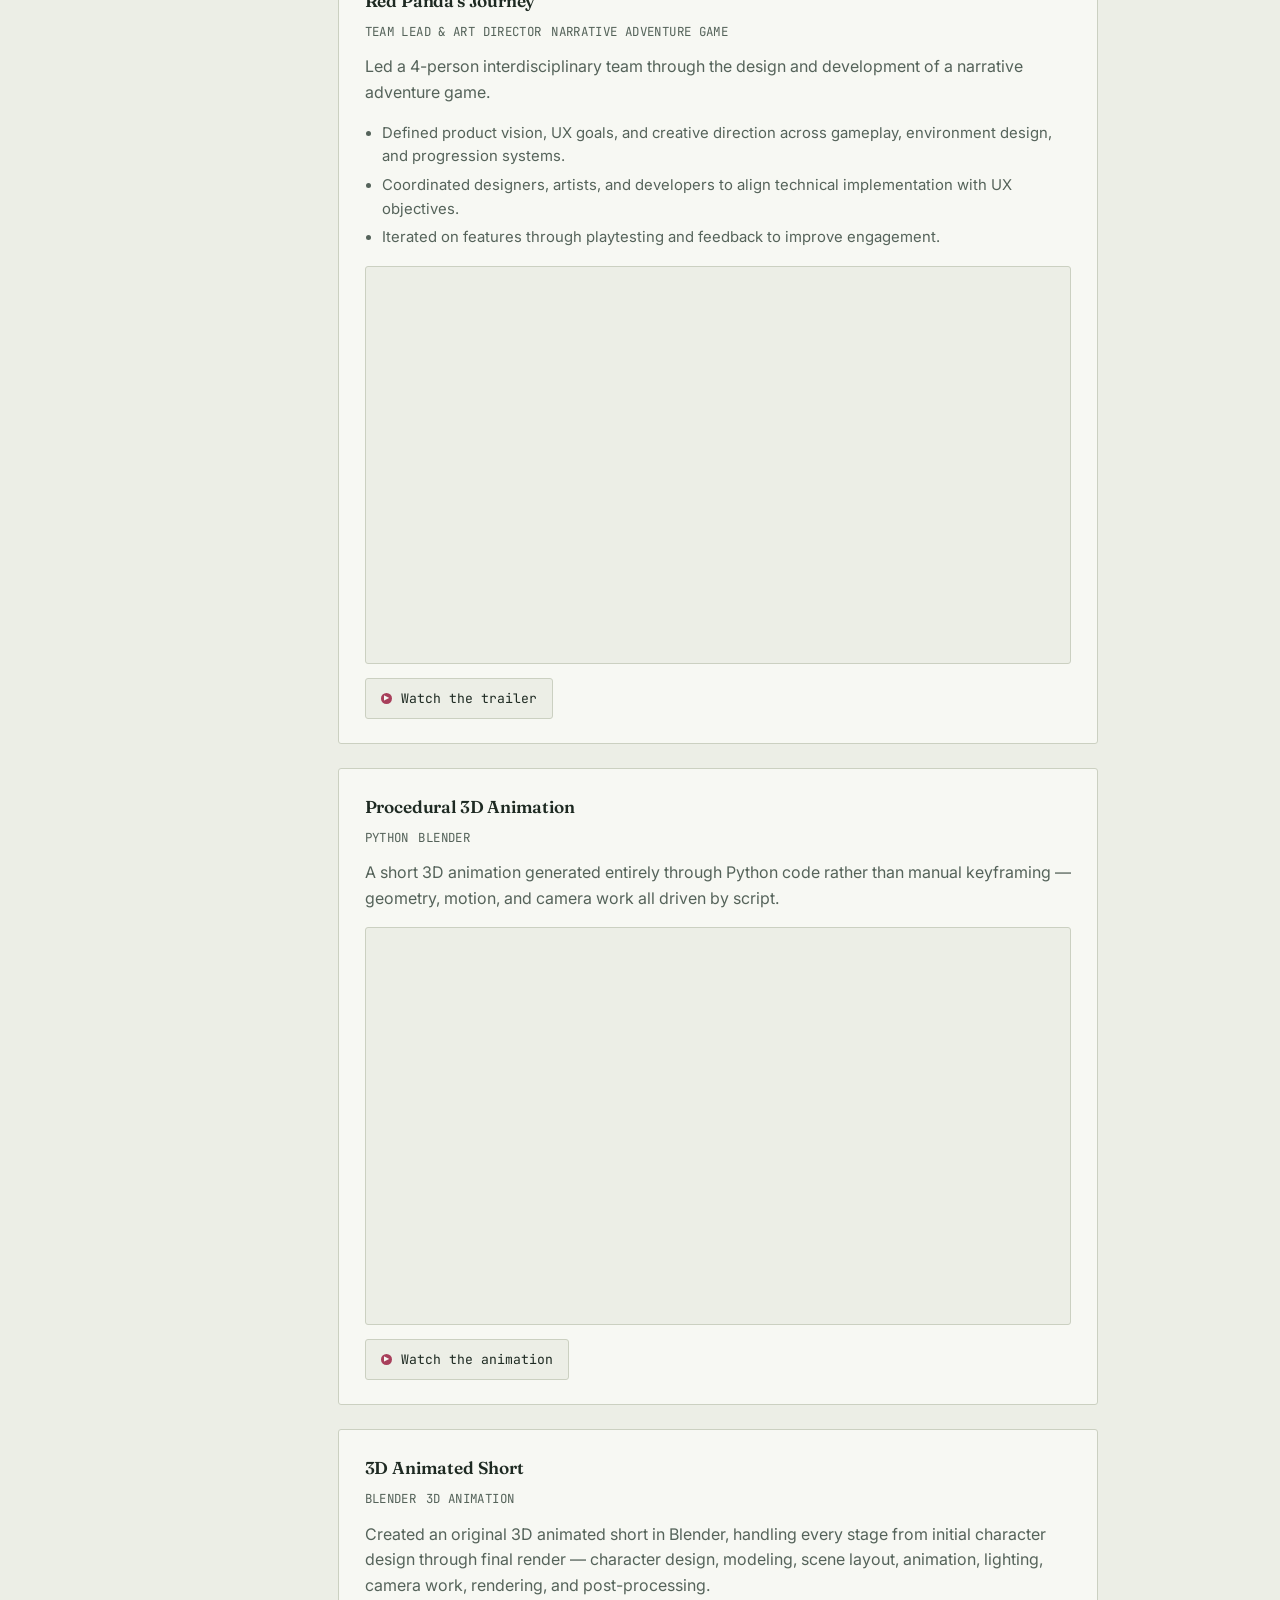
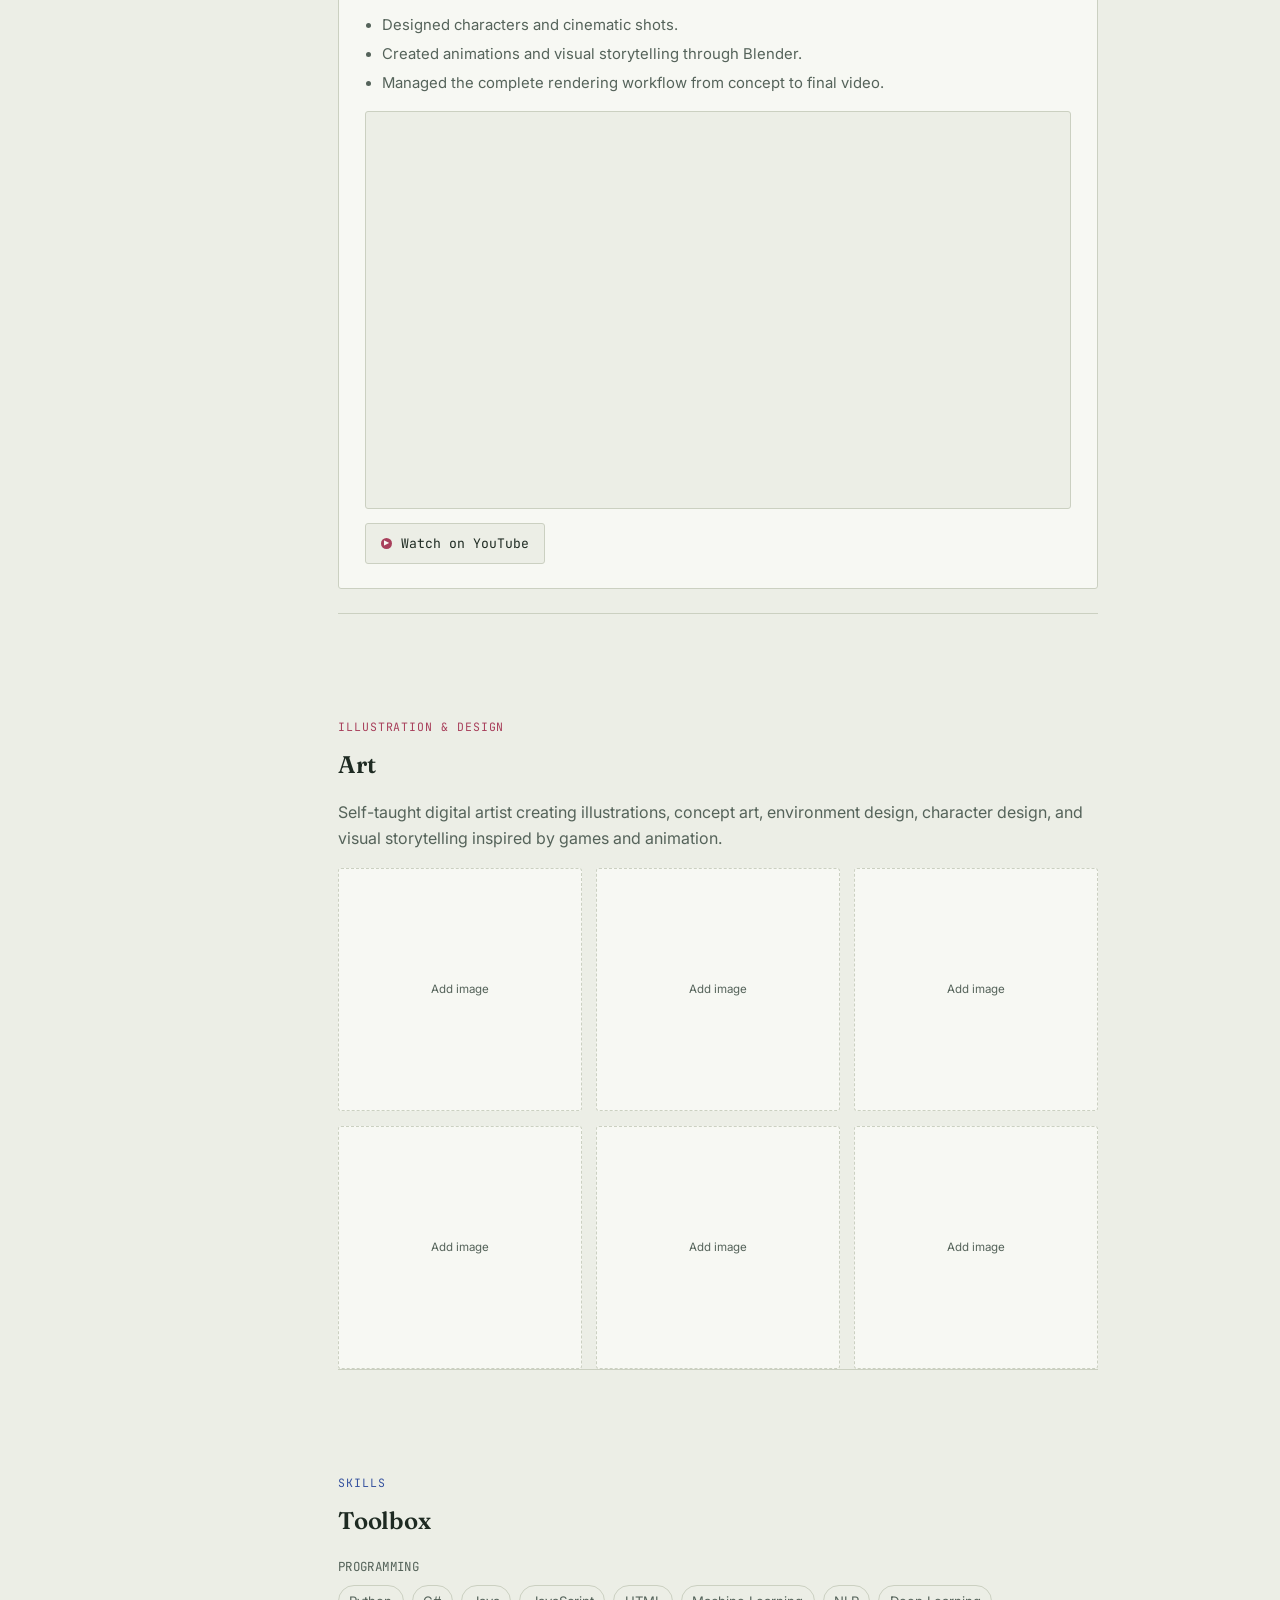
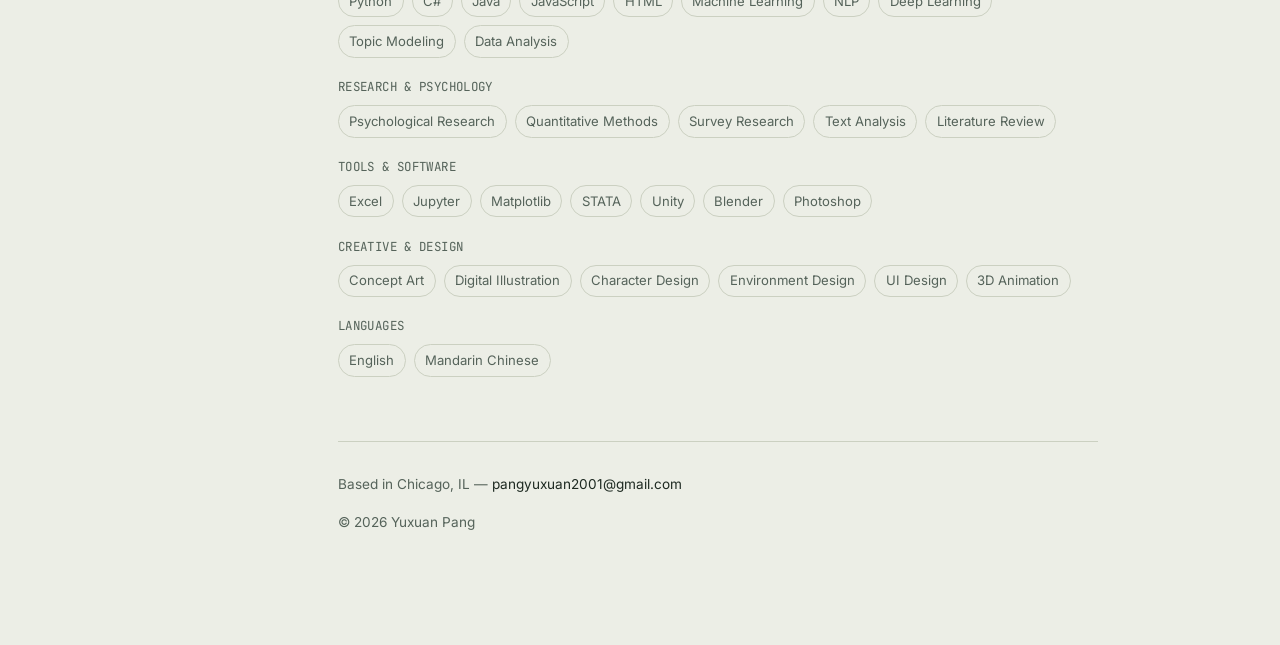
==== commit 5fa0ba1c: "b" ====
--- a/index.html
+++ b/index.html
@@ -263,6 +263,16 @@
                 <video autoplay muted loop playsinline src="assets/projects/A4.mp4"></video>
               </div>
             </div>
+            
+            <div class="morph-group">
+              <span class="morph-label mono">Pair B</span>
+              <div class="morph-grid">
+                <video autoplay muted loop playsinline src="assets/projects/B1.mp4"></video>
+                <video autoplay muted loop playsinline src="assets/projects/B2.mp4"></video>
+                <video autoplay muted loop playsinline src="assets/projects/B3.mp4"></video>
+                <video autoplay muted loop playsinline src="assets/projects/B4.mp4"></video>
+              </div>
+            </div>
 
           </div>
 
--- a/css/style.css
+++ b/css/style.css
@@ -526,10 +526,15 @@
   display: grid;
   grid-template-columns: repeat(4, 1fr);
   gap: 0.6rem;
-}
-.morph-grid model-viewer {
+  min-width: 0;
+}
+.morph-grid video {
+  display: block;
   width: 100%;
+  max-width: 100%;
+  min-width: 0;
   aspect-ratio: 1;
+  object-fit: cover;
   background: var(--bg);
   border: 1px solid var(--line);
   border-radius: var(--radius);
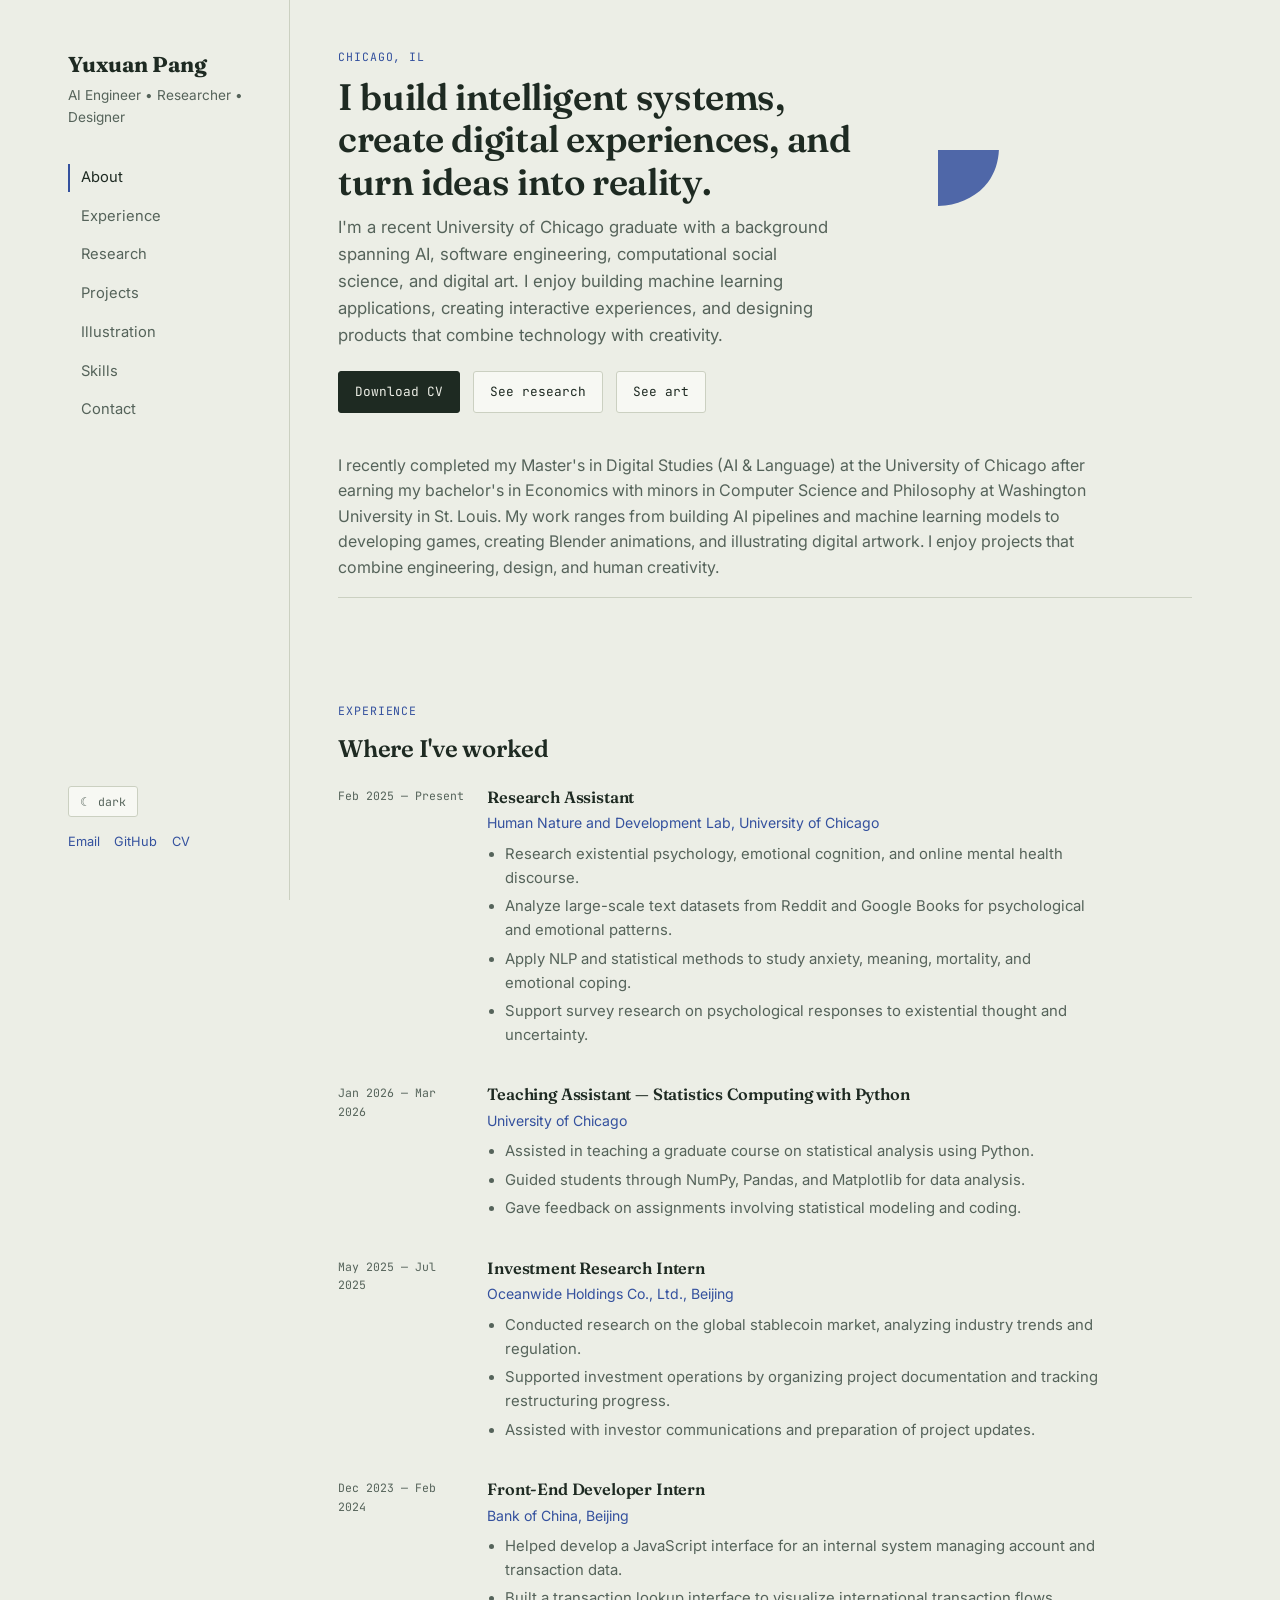
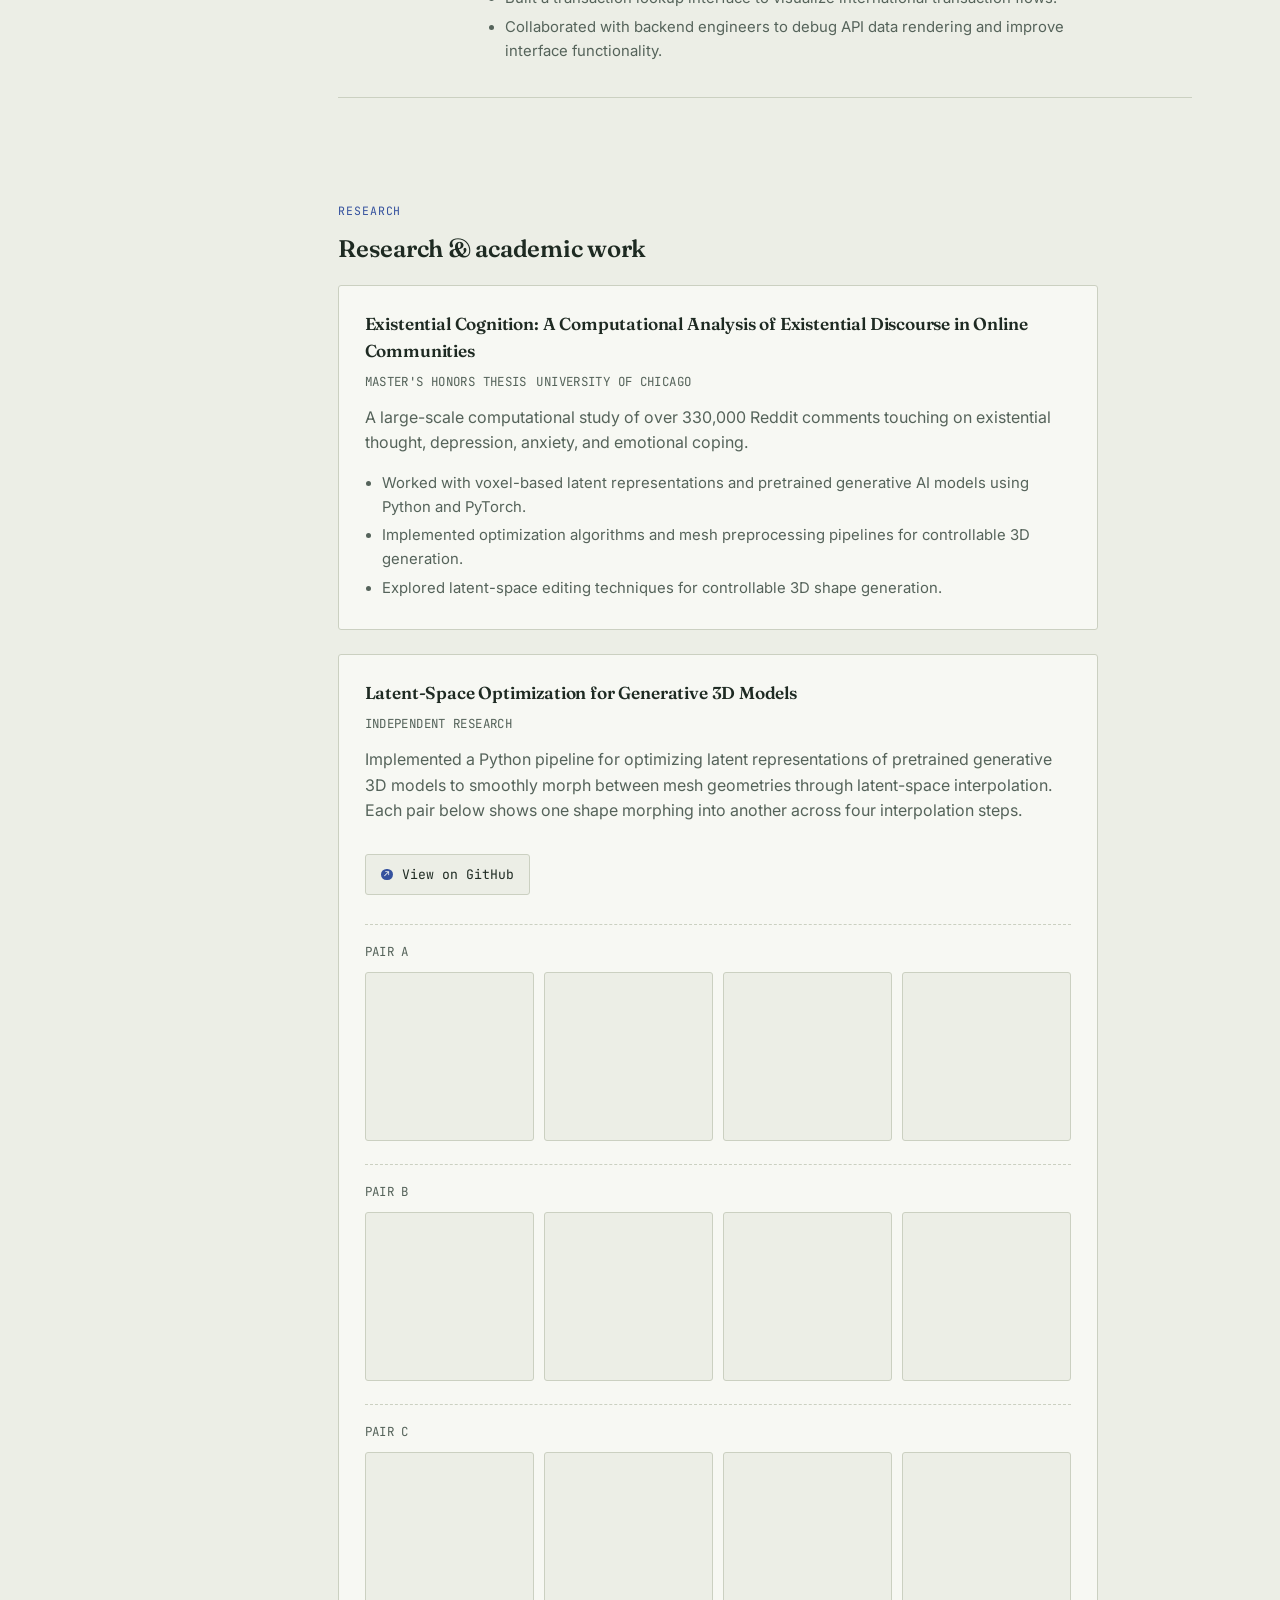
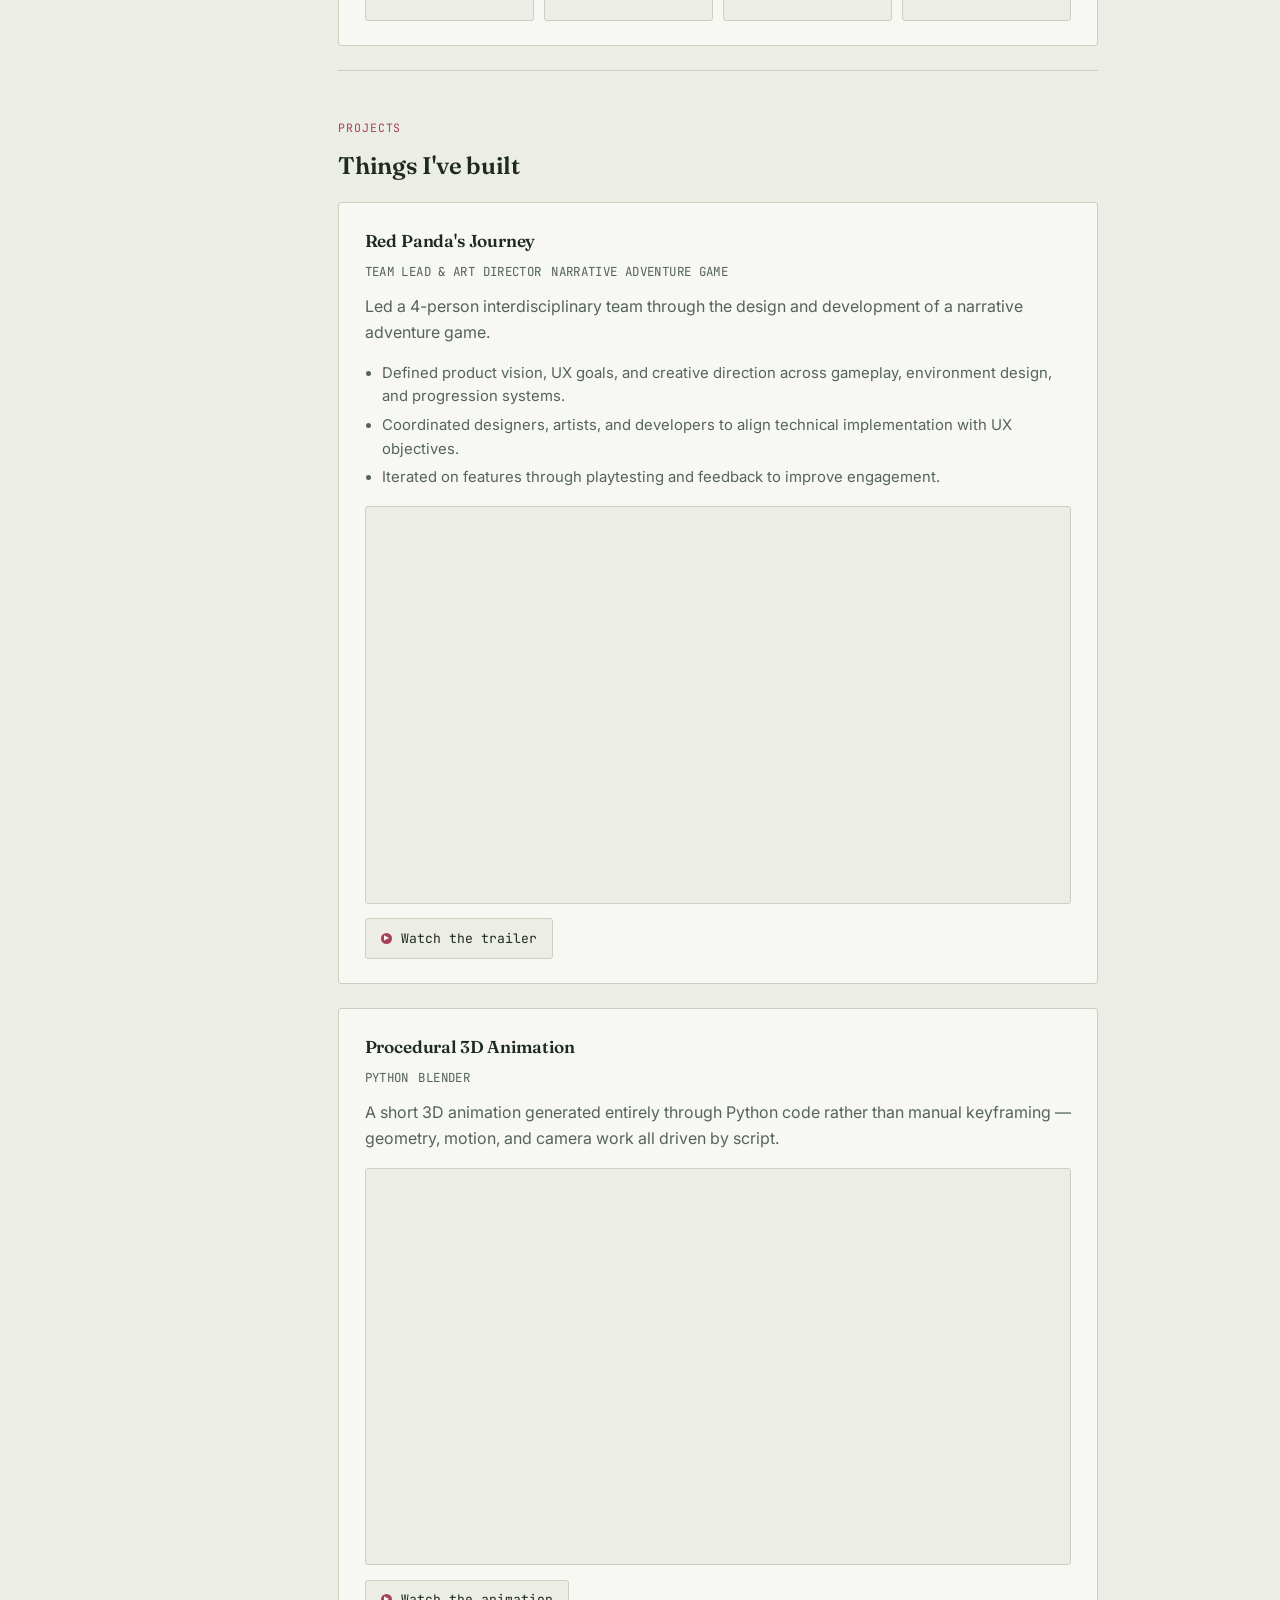
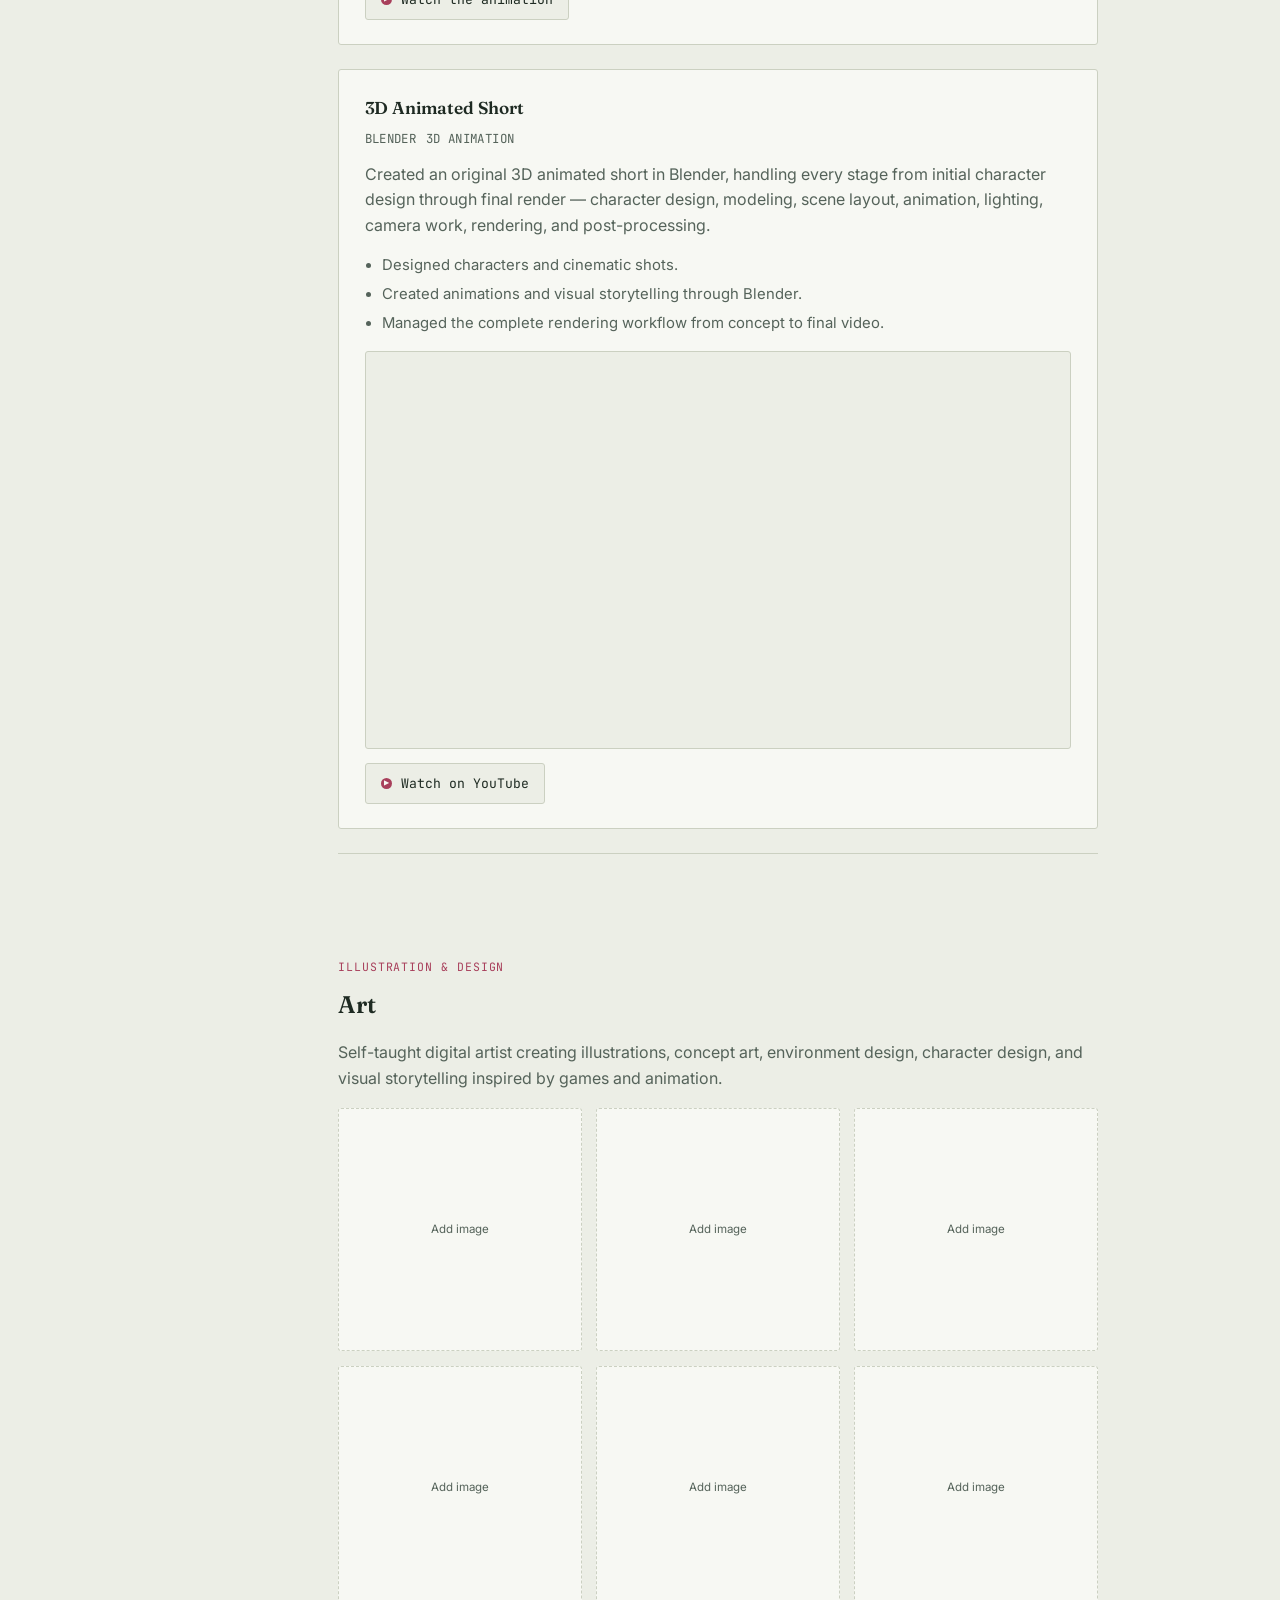
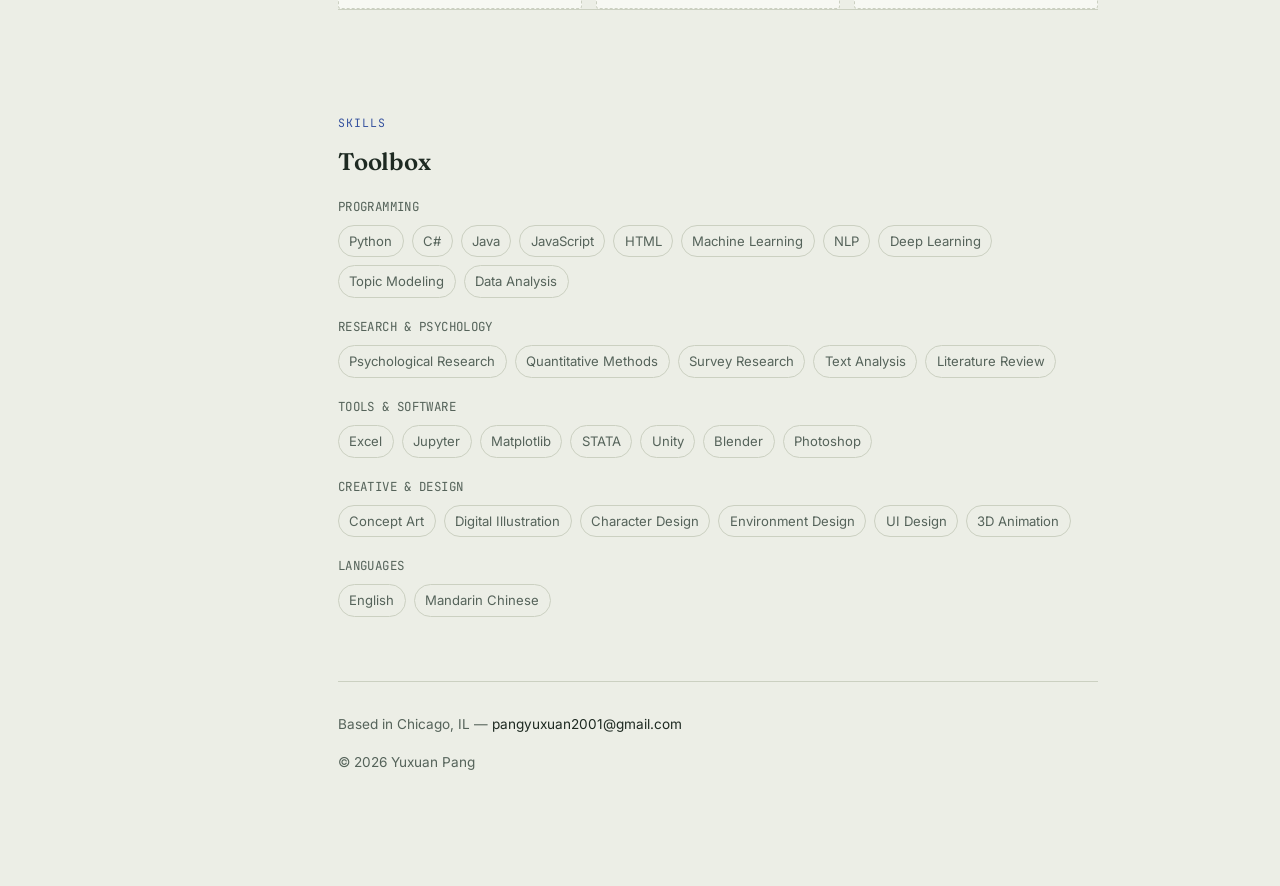
==== commit aa626637: "C" ====
--- a/index.html
+++ b/index.html
@@ -274,6 +274,16 @@
               </div>
             </div>
 
+            <div class="morph-group">
+              <span class="morph-label mono">Pair C</span>
+              <div class="morph-grid">
+                <video autoplay muted loop playsinline src="assets/projects/C1.mp4"></video>
+                <video autoplay muted loop playsinline src="assets/projects/C2.mp4"></video>
+                <video autoplay muted loop playsinline src="assets/projects/C3.mp4"></video>
+                <video autoplay muted loop playsinline src="assets/projects/C4.mp4"></video>
+              </div>
+            </div>
+
           </div>
 
         <hr class="divider" />
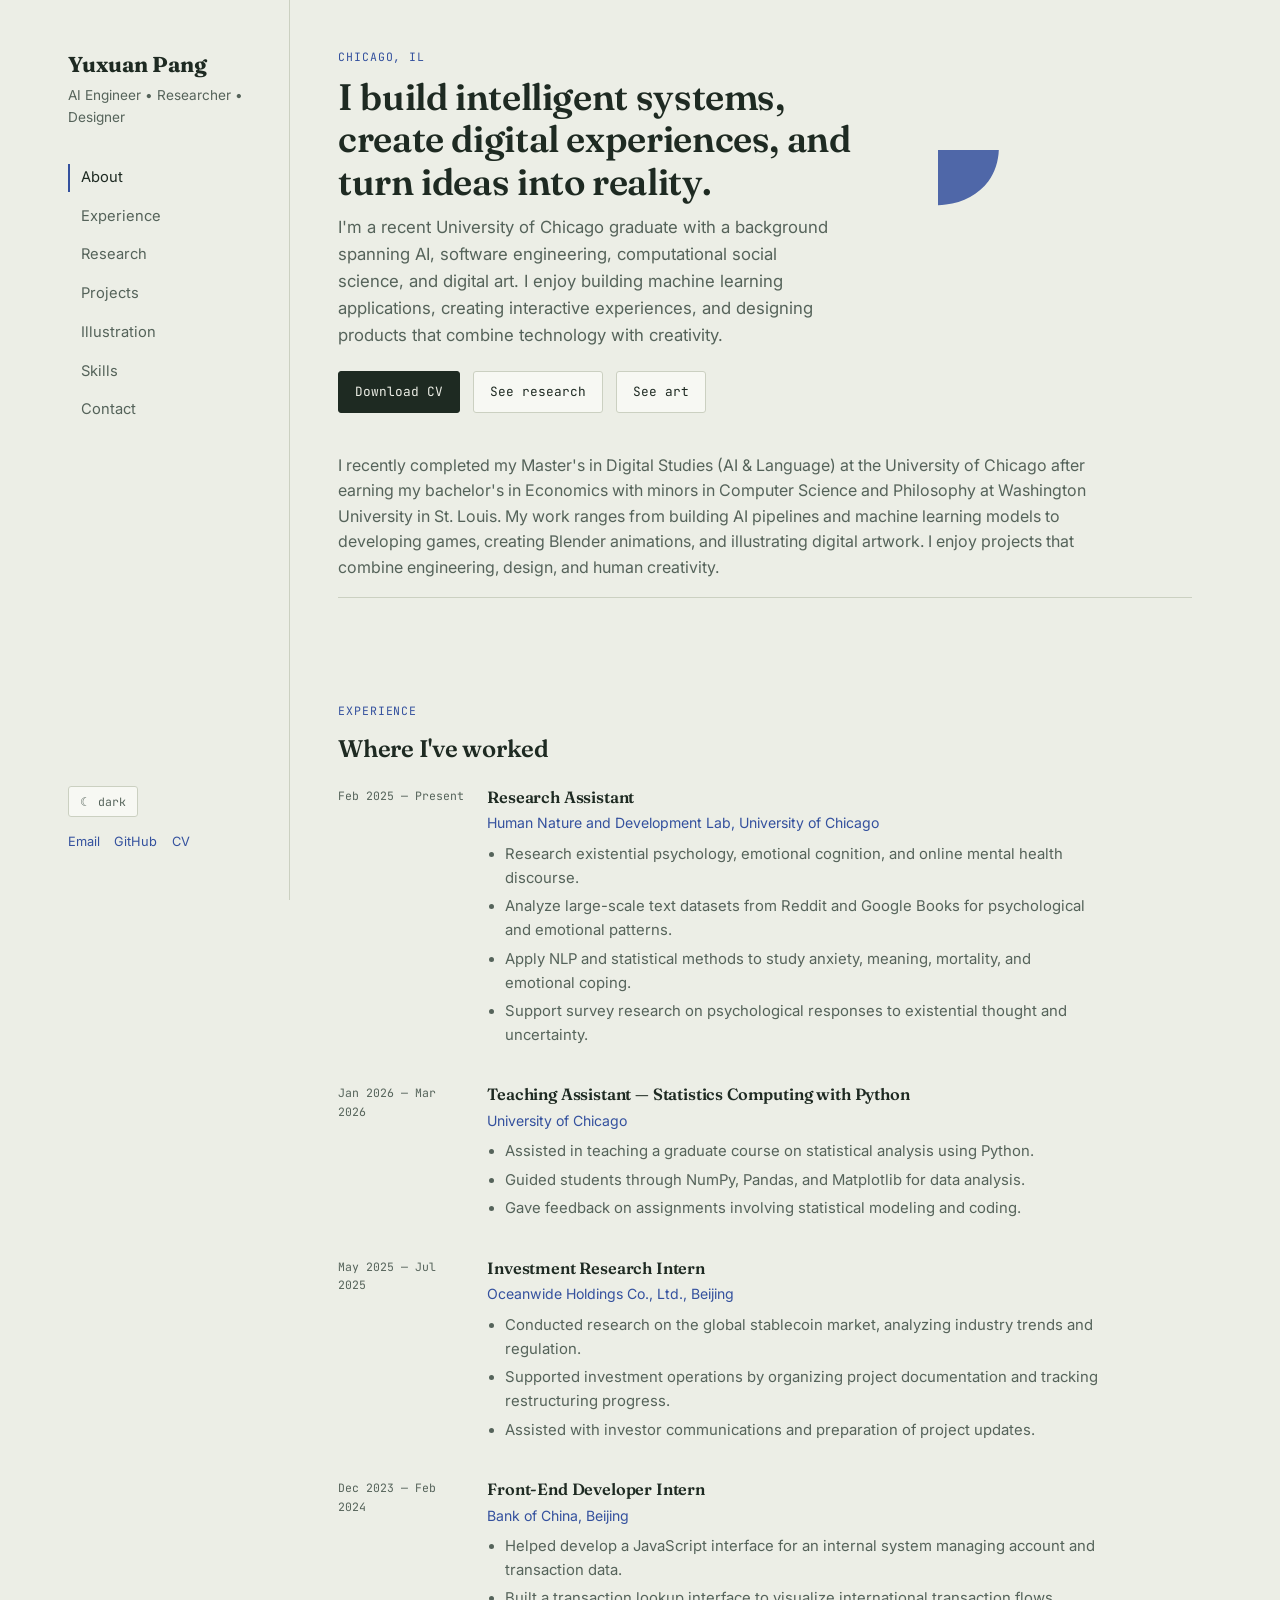
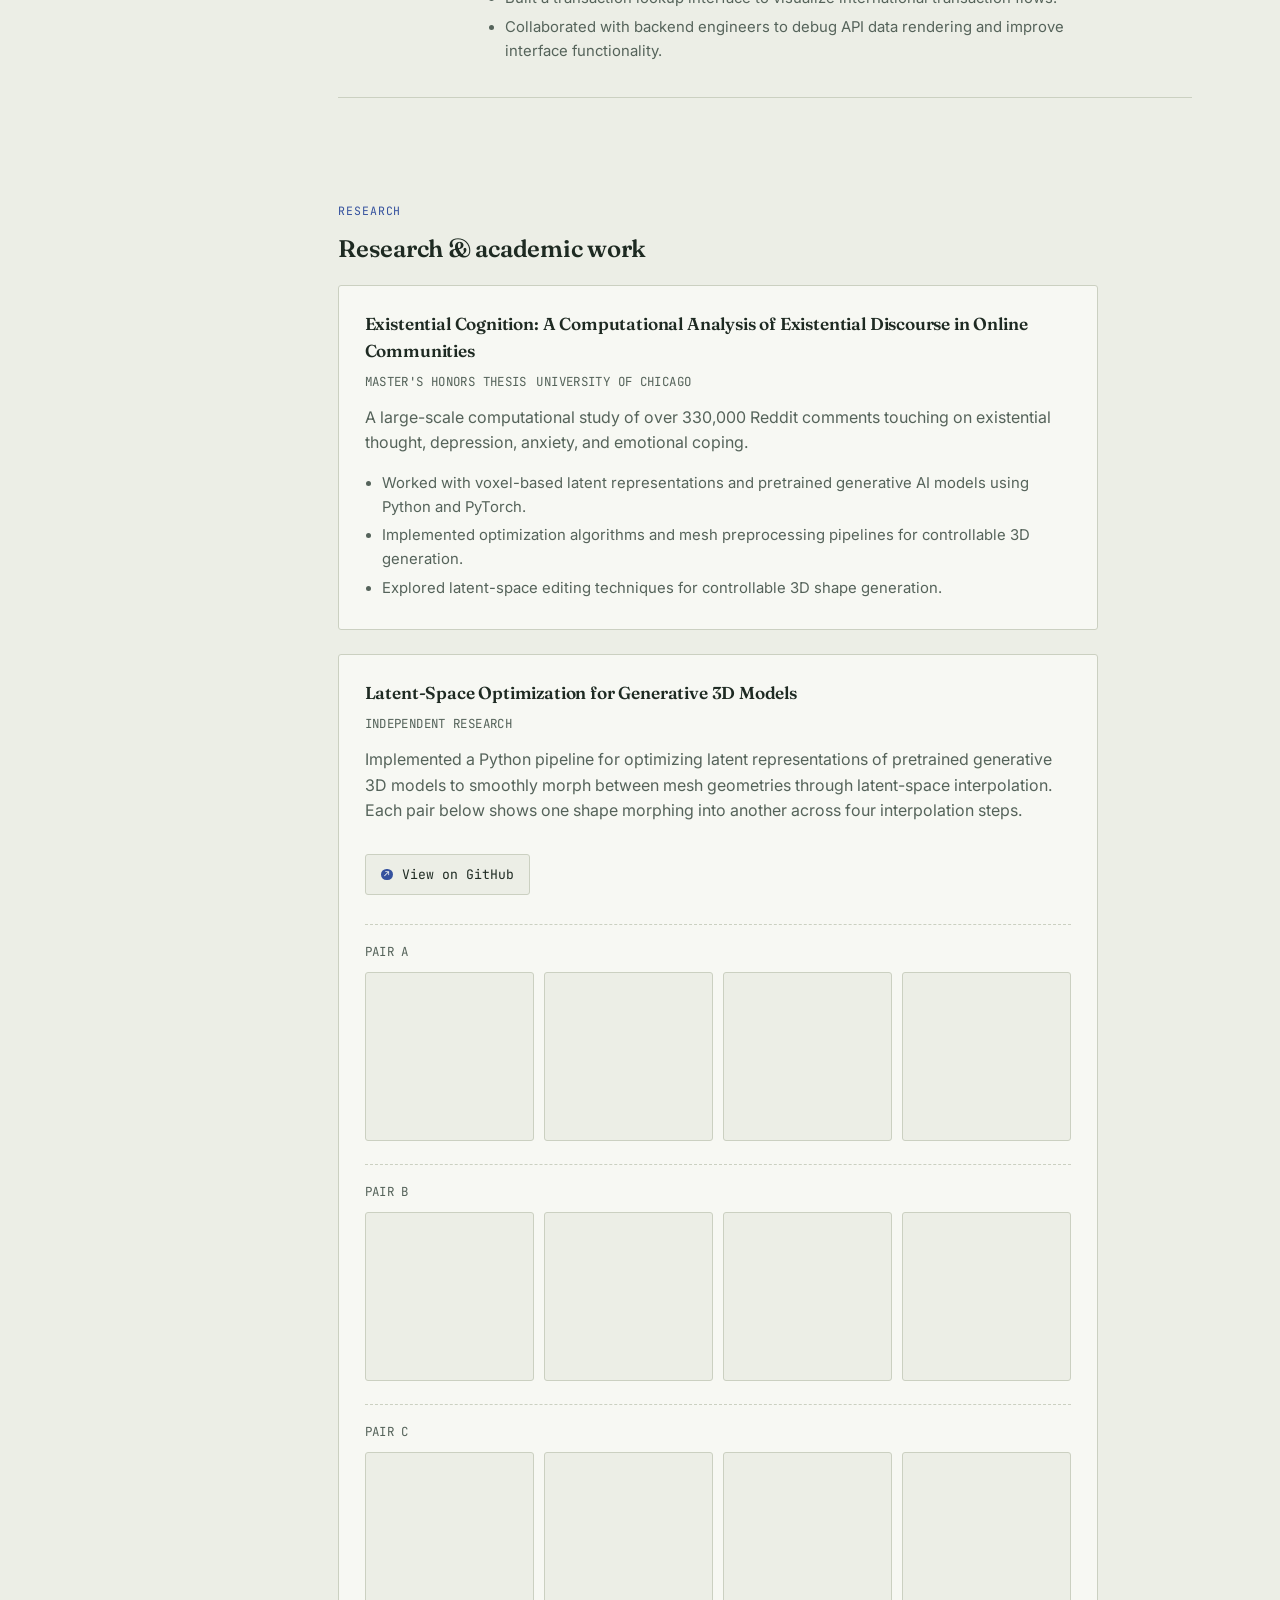
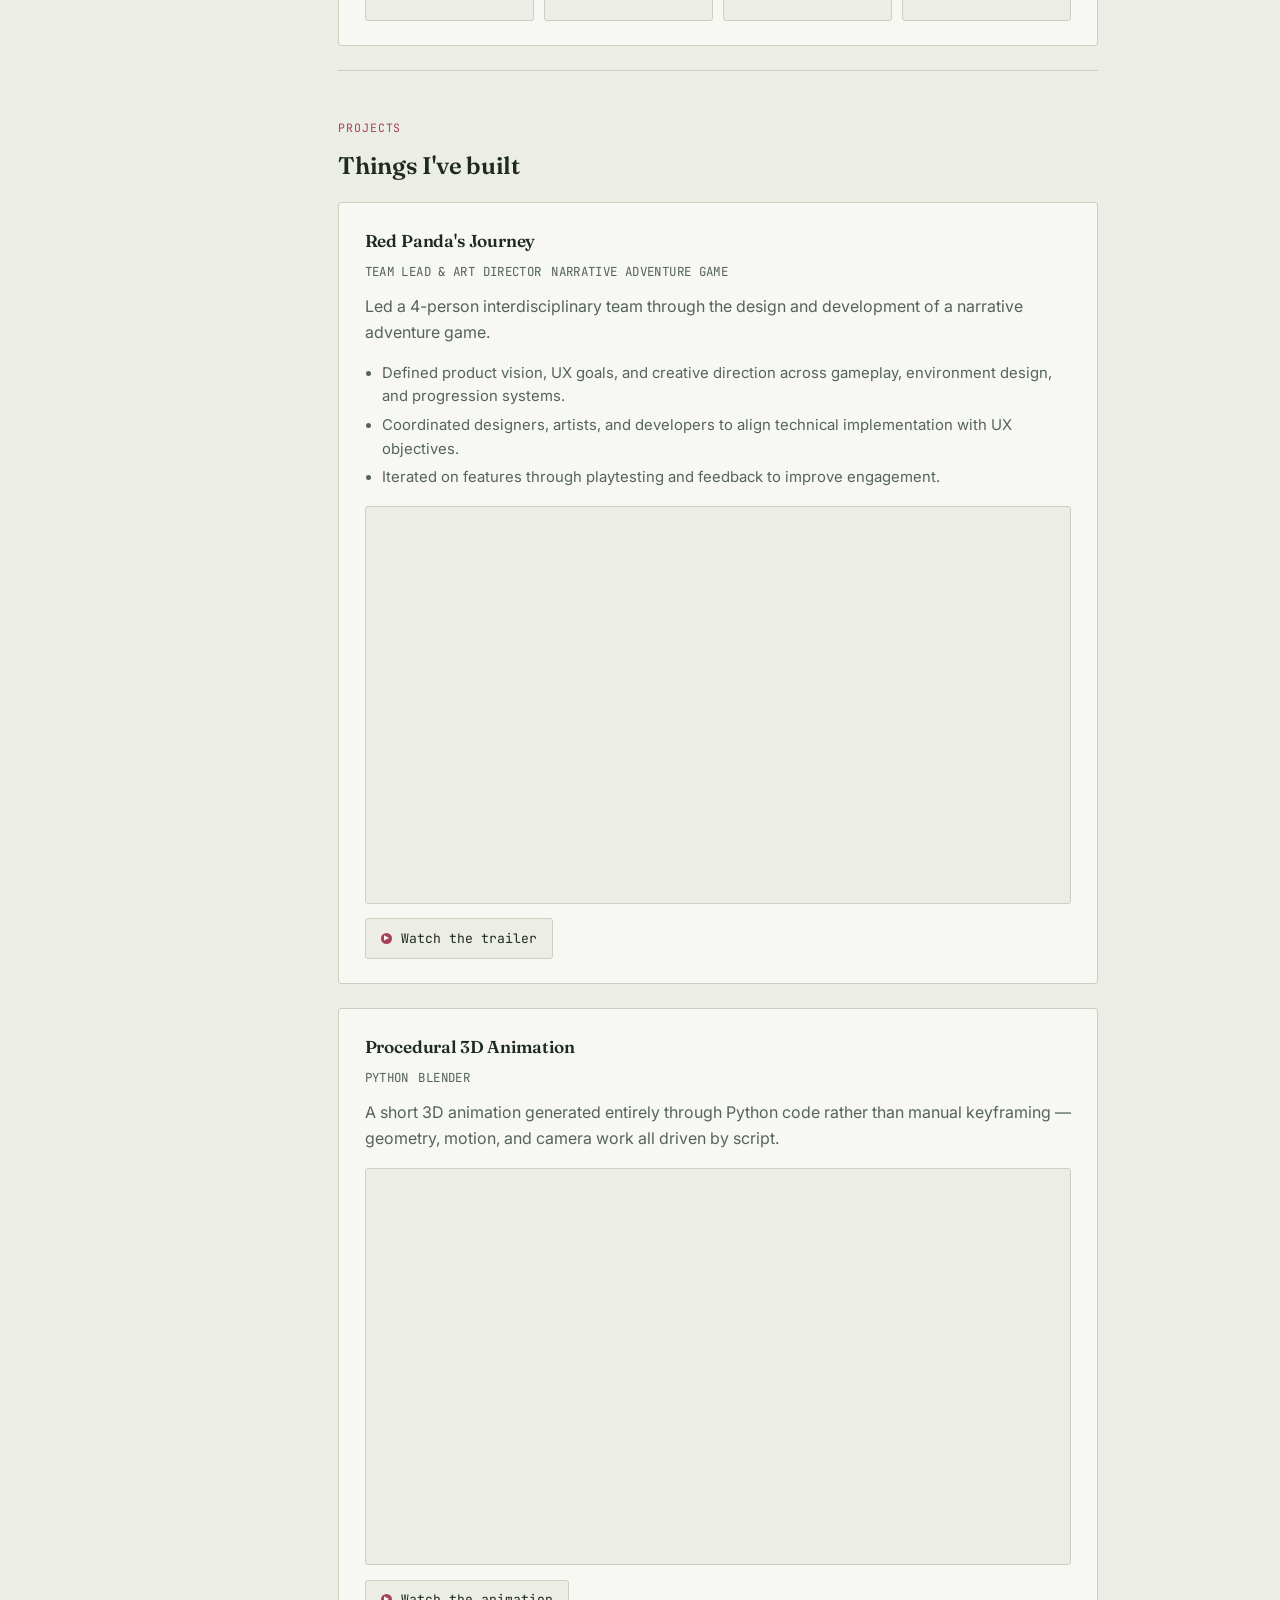
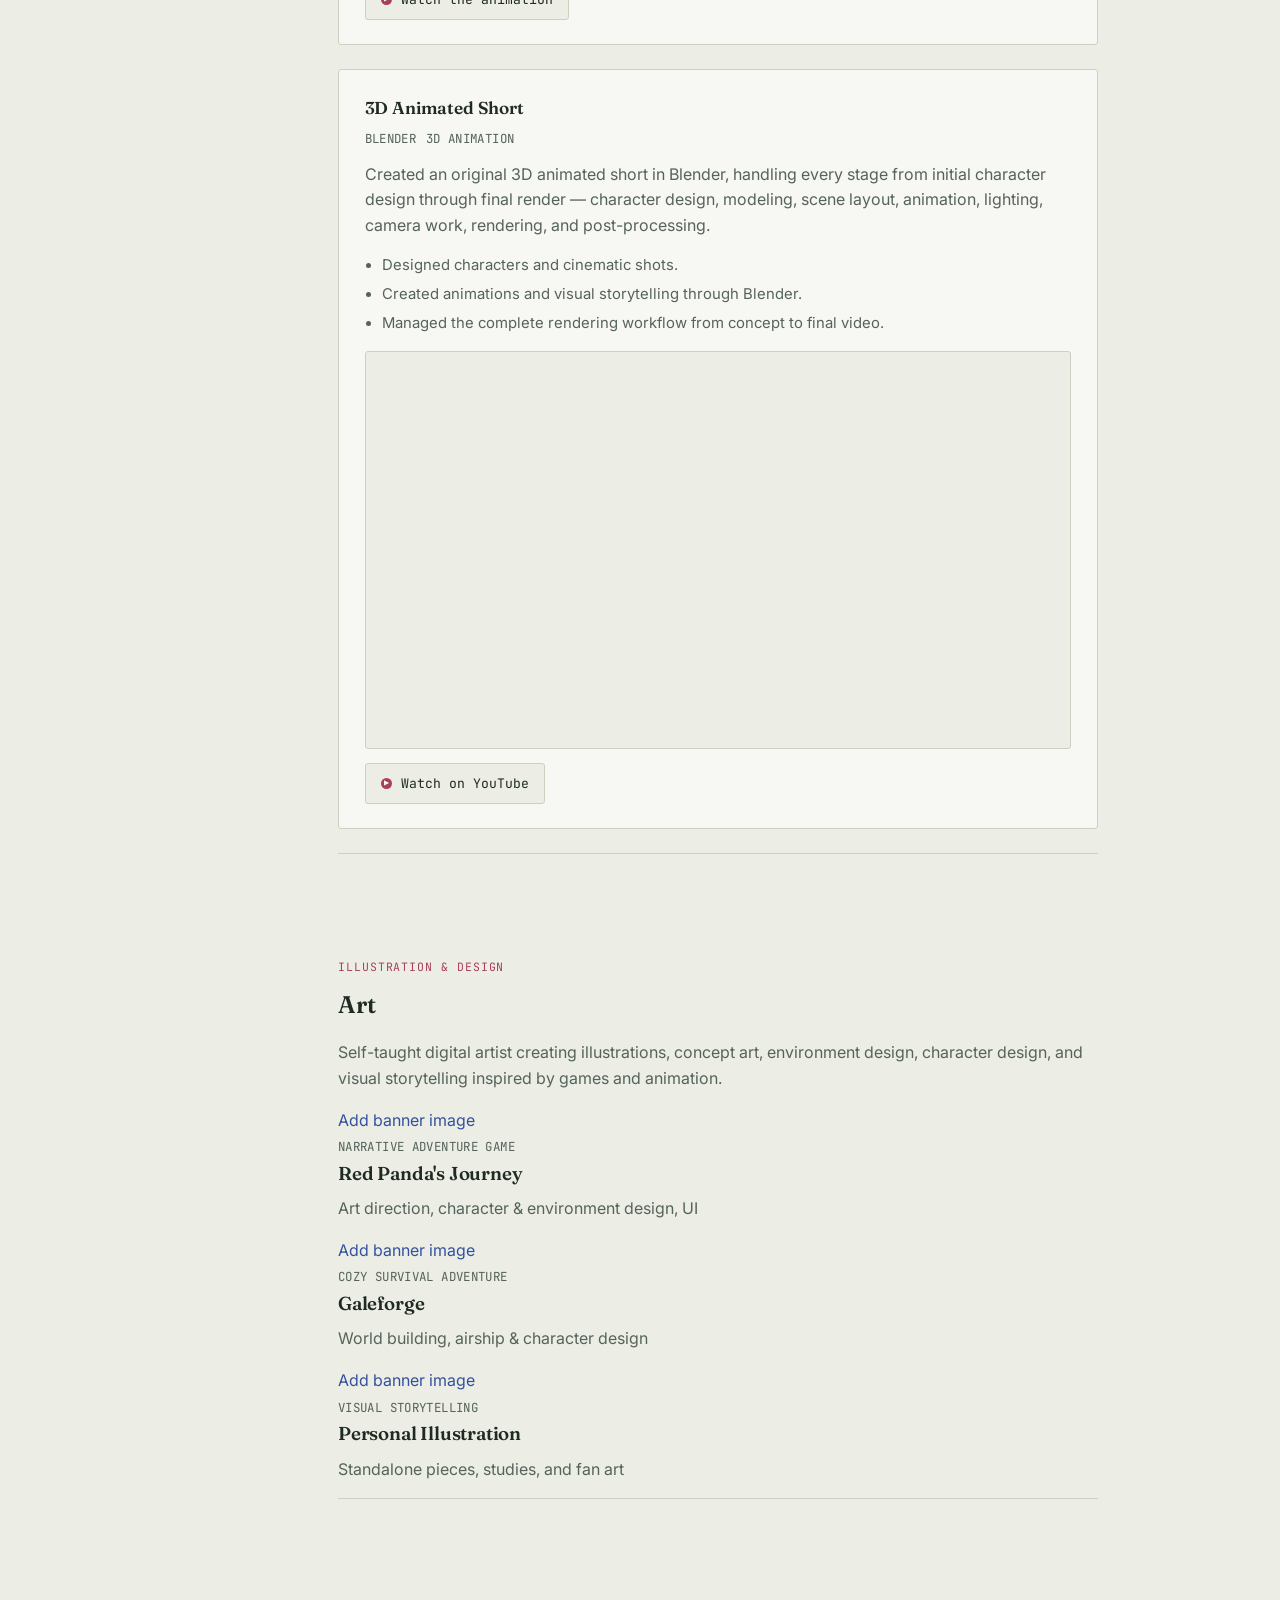
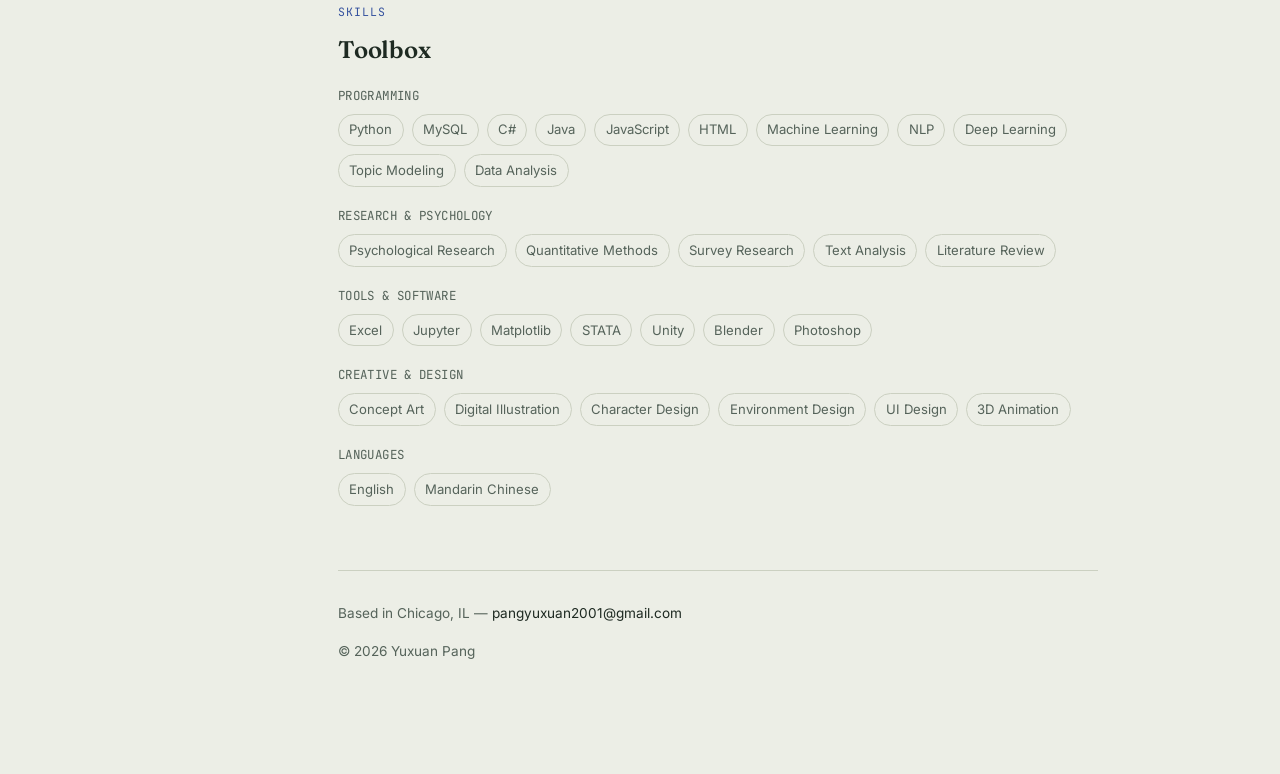
==== commit 60095f33: "port" ====
--- a/index.html
+++ b/index.html
@@ -439,20 +439,35 @@
         <section id="illustration">
           <span class="eyebrow">Illustration &amp; design</span>
           <h2>Art</h2>
-          <p>
-            Self-taught digital artist creating illustrations, concept art,
-            environment design, character design, and visual storytelling
-            inspired by games and animation.
-          </p>
-          <div class="gallery">
-            <div class="gallery-tile">Add image</div>
-            <div class="gallery-tile">Add image</div>
-            <div class="gallery-tile">Add image</div>
-            <div class="gallery-tile">Add image</div>
-            <div class="gallery-tile">Add image</div>
-            <div class="gallery-tile">Add image</div>
+          <p>Self-taught digital artist creating illustrations, concept art, environment design, character design, and visual storytelling inspired by games and animation.</p>
+          <div class="project-hub-grid">
+            <a class="project-hub-card" href="portforlio/red-pandas-journey.html">
+              <div class="thumb">Add banner image</div>
+              <div class="info">
+                <span class="mono">Narrative Adventure Game</span>
+                <h3>Red Panda's Journey</h3>
+                <p>Art direction, character &amp; environment design, UI</p>
+              </div>
+            </a>
+            <a class="project-hub-card" href="portforlio/galeforge.html">
+              <div class="thumb">Add banner image</div>
+              <div class="info">
+                <span class="mono">Cozy Survival Adventure</span>
+                <h3>Galeforge</h3>
+                <p>World building, airship &amp; character design</p>
+              </div>
+            </a>
+            <a class="project-hub-card" href="portforlio/personal-art.html">
+              <div class="thumb">Add banner image</div>
+              <div class="info">
+                <span class="mono">Visual Storytelling</span>
+                <h3>Personal Illustration</h3>
+                <p>Standalone pieces, studies, and fan art</p>
+              </div>
+            </a>
           </div>
         </section>
+
 
         <hr class="divider" />
 
@@ -464,7 +479,7 @@
           <div class="skill-group">
             <span class="mono">Programming</span>
             <div class="tag-list">
-              <span>Python</span><span>C#</span><span>Java</span
+              <span>Python</span><span>MySQL</span><span>C#</span><span>Java</span
               ><span>JavaScript</span><span>HTML</span>
               <span>Machine Learning</span><span>NLP</span
               ><span>Deep Learning</span><span>Topic Modeling</span>
